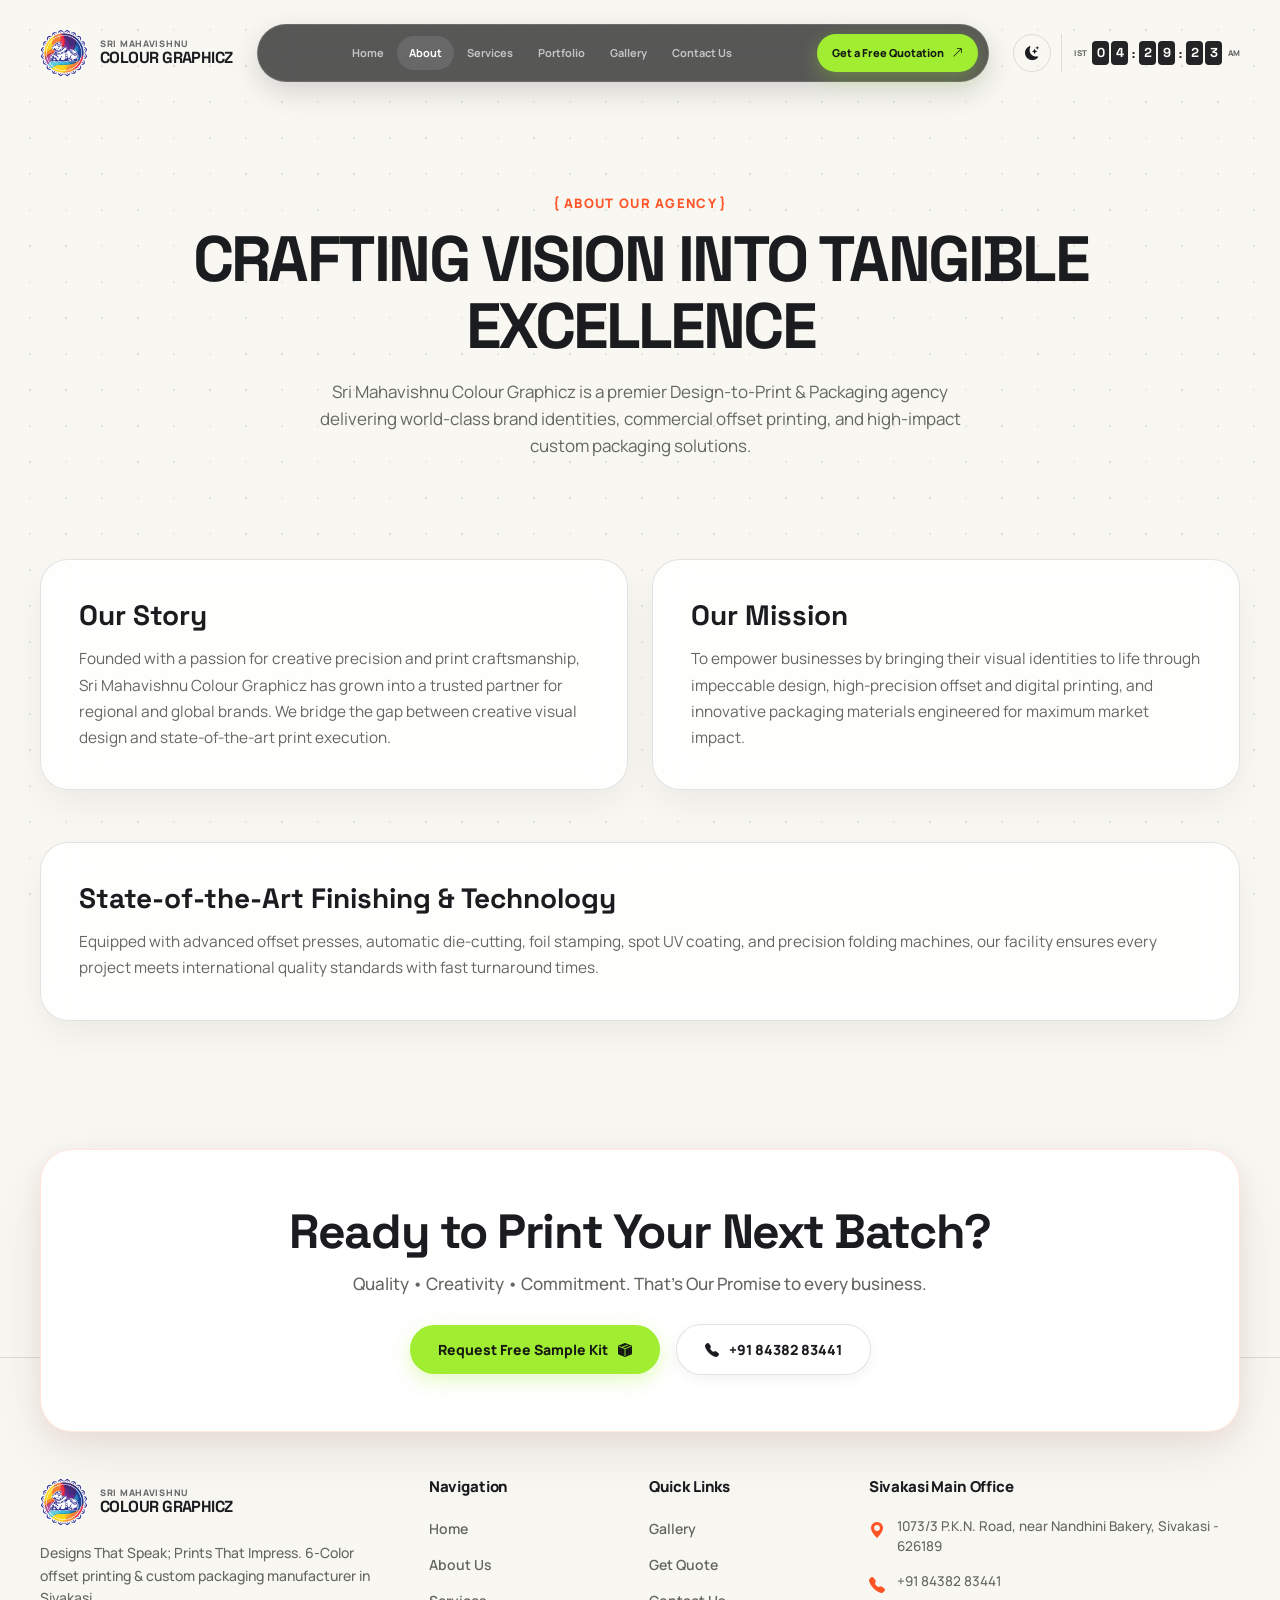
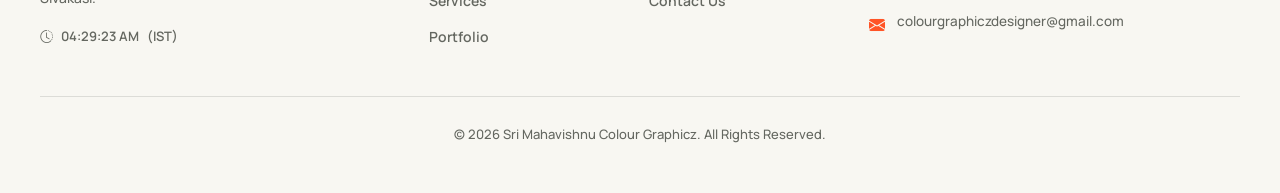
==== pages/about.html @ 98832a89 "first commit" ====
<!doctype html>
<html lang="en">

<head>
  <meta charset="utf-8">
  <meta name="viewport" content="width=device-width, initial-scale=1">
  <meta name="description" content="About Sri Mahavishnu Colour Graphicz - Leading Creative Design, Commercial Printing & Product Packaging Agency">
  <title>About Us | Sri Mahavishnu Colour Graphicz</title>

  <!-- Google Fonts -->
  <link rel="preconnect" href="https://fonts.googleapis.com">
  <link rel="preconnect" href="https://fonts.gstatic.com" crossorigin>
  <link href="https://fonts.googleapis.com/css2?family=Manrope:wght@400;500;600;700;800&family=Space+Grotesk:wght@500;600;700&display=swap" rel="stylesheet">

  <!-- Bootstrap 5 CSS & Icons -->
  <link href="https://cdn.jsdelivr.net/npm/bootstrap@5.3.3/dist/css/bootstrap.min.css" rel="stylesheet" integrity="sha384-QWTKZyjpPEjISv5WaRU9OFeRpok6YctnYmDr5pNlyT2bRjXh0JMhjY6hW+ALEwIH" crossorigin="anonymous">
  <link href="https://cdn.jsdelivr.net/npm/bootstrap-icons@1.11.3/font/bootstrap-icons.min.css" rel="stylesheet">
  <link rel="stylesheet" href="../css/pages.css">
  <link rel="stylesheet" href="../css/responsive.css">
</head>

<body>
  <!-- Global Interactive Dot-Grid Canvas Background (Covers entire Body / all sections) -->
  <canvas id="globalDotGridCanvas"></canvas>

  <header class="site-header" id="top">
    <div class="site-container header-row">
      <a class="brand" href="../index.html" aria-label="Sri Mahavishnu Colour Graphicz home">
        <span class="brand-mark">
          <img src="../assets/images/logo/colour-graphicz.png" alt="Sri Mahavishnu Colour Graphicz logo">
        </span>
        <span class="brand-copy">
          <span>Sri Mahavishnu</span>
          <strong>Colour Graphicz</strong>
        </span>
      </a>

      <div class="navbar-capsule navbar navbar-expand-lg" aria-label="Primary navigation">
        <div class="collapse navbar-collapse" id="siteNavigation">
          <ul class="navbar-nav nav-links mx-auto">
            <li class="nav-item"><a class="nav-link" href="../index.html">Home</a></li>
            <li class="nav-item"><a class="nav-link active" aria-current="page" href="about.html">About</a></li>
            <li class="nav-item"><a class="nav-link" href="services.html">Services</a></li>
            <li class="nav-item"><a class="nav-link" href="portfolio.html">Portfolio</a></li>
            <li class="nav-item"><a class="nav-link" href="gallery.html">Gallery</a></li>
            <li class="nav-item"><a class="nav-link" href="contact.html">Contact Us</a></li>
          </ul>
          <a class="quote-button" href="quotation.html">Get a Free Quotation <i class="bi bi-arrow-up-right"></i></a>
        </div>
      </div>

      <div class="utility-tray header-actions" aria-label="Controls">
        <button class="mobile-menu-btn nav-toggle" type="button" data-bs-toggle="collapse" data-bs-target="#siteNavigation" aria-controls="siteNavigation" aria-expanded="false" aria-label="Toggle navigation">
          <i class="bi bi-list"></i>
          <span class="menu-text">Menu</span>
        </button>

        <button class="theme-toggle" type="button" id="themeToggleBtn" aria-label="Toggle dark mode" title="Toggle dark mode">
          <i class="bi bi-moon-stars-fill"></i>
        </button>

        <div class="flip-clock" aria-label="Current India time">
          <span class="clock-zone">IST</span>
          <div class="clock-digits" id="indiaClock">
            <span class="clock-digit">0</span><span class="clock-digit">0</span><span class="clock-separator">:</span><span class="clock-digit">0</span><span class="clock-digit">0</span><span class="clock-separator">:</span><span class="clock-digit">0</span><span class="clock-digit">0</span>
          </div>
          <span class="clock-meridiem" id="clockMeridiem">AM</span>
        </div>
      </div>
    </div>
  </header>

  <main>
    <section class="page-banner">
      <div class="site-container">
        <div class="banner-kicker">{ About Our Agency }</div>
        <h1 class="banner-title">Crafting Vision into Tangible Excellence</h1>
        <p class="banner-subtitle">Sri Mahavishnu Colour Graphicz is a premier Design-to-Print & Packaging agency delivering world-class brand identities, commercial offset printing, and high-impact custom packaging solutions.</p>
      </div>
    </section>

    <section class="about-content-section">
      <div class="site-container">
        <div class="row g-4">
          <div class="col-lg-6">
            <div class="about-card">
              <h3>Our Story</h3>
              <p>Founded with a passion for creative precision and print craftsmanship, Sri Mahavishnu Colour Graphicz has grown into a trusted partner for regional and global brands. We bridge the gap between creative visual design and state-of-the-art print execution.</p>
            </div>
          </div>
          <div class="col-lg-6">
            <div class="about-card">
              <h3>Our Mission</h3>
              <p>To empower businesses by bringing their visual identities to life through impeccable design, high-precision offset and digital printing, and innovative packaging materials engineered for maximum market impact.</p>
            </div>
          </div>
          <div class="col-lg-12">
            <div class="about-card">
              <h3>State-of-the-Art Finishing & Technology</h3>
              <p>Equipped with advanced offset presses, automatic die-cutting, foil stamping, spot UV coating, and precision folding machines, our facility ensures every project meets international quality standards with fast turnaround times.</p>
            </div>
          </div>
        </div>
      </div>
  </main>

  <!-- Floating CTA Card Banner -->
  <section class="site-cta-section">
    <div class="site-container">
      <div class="site-cta-card">
        <h2 class="site-cta-title">Ready to Print Your Next Batch?</h2>
        <p class="site-cta-subtitle">Quality • Creativity • Commitment. That's Our Promise to every business.</p>
        <div class="site-cta-actions">
          <a class="btn-cta-primary" href="quotation.html">
            Request Free Sample Kit <i class="bi bi-box-seam-fill"></i>
          </a>
          <a class="btn-cta-phone" href="tel:+918438283441">
            <i class="bi bi-telephone-fill"></i> +91 84382 83441
          </a>
        </div>
      </div>
    </div>
  </section>

  <!-- Main Site Footer -->
  <footer class="site-footer">
    <div class="site-container">
      <div class="footer-grid">
        <!-- Col 1: Brand & Slogan -->
        <div class="footer-col footer-col-brand">
          <a class="brand footer-brand" href="../index.html">
            <span class="brand-mark">
              <img src="../assets/images/logo/colour-graphicz.png" alt="Sri Mahavishnu Colour Graphicz logo">
            </span>
            <span class="brand-copy">
              <span>Sri Mahavishnu</span>
              <strong>Colour Graphicz</strong>
            </span>
          </a>
          <p class="footer-desc">
            Designs That Speak; Prints That Impress. 6-Color offset printing & custom packaging manufacturer in Sivakasi.
          </p>
          <div class="footer-clock-box">
            <i class="bi bi-clock-history"></i>
            <span id="footerClockTime">07:42:51 PM</span> (IST)
          </div>
        </div>

        <!-- Col 2: Navigation -->
        <div class="footer-col">
          <h4 class="footer-heading">Navigation</h4>
          <ul class="footer-links">
            <li><a href="../index.html">Home</a></li>
            <li><a href="about.html">About Us</a></li>
            <li><a href="services.html">Services</a></li>
            <li><a href="portfolio.html">Portfolio</a></li>
          </ul>
        </div>

        <!-- Col 3: Quick Links -->
        <div class="footer-col">
          <h4 class="footer-heading">Quick Links</h4>
          <ul class="footer-links">
            <li><a href="gallery.html">Gallery</a></li>
            <li><a href="quotation.html">Get Quote</a></li>
            <li><a href="contact.html">Contact Us</a></li>
          </ul>
        </div>

        <!-- Col 4: Main Office Contact Info -->
        <div class="footer-col footer-col-contact">
          <h4 class="footer-heading">Sivakasi Main Office</h4>
          <ul class="footer-contact-list">
            <li>
              <i class="bi bi-geo-alt-fill"></i>
              <span>1073/3 P.K.N. Road, near Nandhini Bakery, Sivakasi - 626189</span>
            </li>
            <li>
              <i class="bi bi-telephone-fill"></i>
              <a href="tel:+918438283441">+91 84382 83441</a>
            </li>
            <li>
              <i class="bi bi-envelope-fill"></i>
              <a href="mailto:colourgraphiczdesigner@gmail.com">colourgraphiczdesigner@gmail.com</a>
            </li>
          </ul>
        </div>
      </div>

      <div class="footer-bottom-bar">
        <p>© 2026 Sri Mahavishnu Colour Graphicz. All Rights Reserved.</p>
      </div>
    </div>
  </footer>

  <script src="https://cdn.jsdelivr.net/npm/bootstrap@5.3.3/dist/js/bootstrap.bundle.min.js"></script>
  <script>
    "use strict";
    document.addEventListener("DOMContentLoaded", () => {
      // 1. Theme Toggle
      const themeToggleBtn = document.getElementById("themeToggleBtn");

      const applyTheme = (mode) => {
        const isDark = mode === "dark" || (mode === "auto" && window.matchMedia("(prefers-color-scheme: dark)").matches);
        document.body.classList.toggle("dark-mode", isDark);
        if (themeToggleBtn) {
          const icon = themeToggleBtn.querySelector("i");
          if (icon) icon.className = isDark ? "bi bi-sun-fill" : "bi bi-moon-stars-fill";
        }
      };

      let themeMode = localStorage.getItem("theme-mode") || "auto";
      applyTheme(themeMode);

      themeToggleBtn?.addEventListener("click", () => {
        themeMode = document.body.classList.contains("dark-mode") ? "light" : "dark";
        localStorage.setItem("theme-mode", themeMode);
        applyTheme(themeMode);
      });

      // 2. IST India Time Clock (Header + Footer)
      const clock = document.getElementById("indiaClock");
      const meridiem = document.getElementById("clockMeridiem");
      const footerClock = document.getElementById("footerClockTime");

      const renderIndiaClock = () => {
        const now = new Date();
        const parts = new Intl.DateTimeFormat("en-US", {
          timeZone: "Asia/Kolkata",
          hour: "2-digit",
          minute: "2-digit",
          second: "2-digit",
          hour12: true
        }).formatToParts(now);

        const values = Object.fromEntries(parts.map((p) => [p.type, p.value]));
        const time = `${values.hour}${values.minute}${values.second}`;
        const formattedFull = `${values.hour}:${values.minute}:${values.second} ${values.dayPeriod.toUpperCase()}`;

        if (footerClock) {
          footerClock.textContent = formattedFull;
        }

        if (clock && meridiem) {
          const previous = clock.dataset.value || "";
          clock.innerHTML = "";
          [...time].forEach((digit, index) => {
            const tile = document.createElement("span");
            tile.className = `clock-digit${previous[index] && previous[index] !== digit ? " is-changing" : ""}`;
            tile.textContent = digit;
            clock.append(tile);
            if (index === 1 || index === 3) {
              const sep = document.createElement("span");
              sep.className = "clock-separator";
              sep.textContent = ":";
              clock.append(sep);
            }
          });
          clock.dataset.value = time;
          meridiem.textContent = values.dayPeriod;
        }
      };
      renderIndiaClock();
      setInterval(renderIndiaClock, 1000);

      // 3. Global Interactive Dot Grid Canvas Background (Body / All Sections)
      (function initGlobalDotGridCanvas() {
        const canvas = document.getElementById("globalDotGridCanvas");
        if (!canvas) return;
        const ctx = canvas.getContext("2d");

        const DARK_PALETTE = ["#00aeef", "#ec008c", "#ffd400", "#A0ED32"];
        const LIGHT_PALETTE = ["#0089b8", "#c2007f", "#c99400", "#5f9d2d"];

        const GRID = 36;
        const CURSOR_RADIUS = 180;
        const RIPPLE_SPEED = 10;
        const RIPPLE_WIDTH = 30;

        let w, h, dots = [], ripples = [];
        let mouse = { x: -9999, y: -9999 };

        function resize() {
          w = canvas.width = window.innerWidth;
          h = canvas.height = window.innerHeight;
          buildDots();
        }

        function buildDots() {
          dots = [];
          const isDark = document.body.classList.contains("dark-mode");
          const palette = isDark ? DARK_PALETTE : LIGHT_PALETTE;

          for (let y = 30; y < h; y += GRID) {
            for (let x = 30; x < w; x += GRID) {
              dots.push({
                x, y,
                power: 0,
                colorIdx: Math.floor(Math.random() * palette.length)
              });
            }
          }
        }

        window.addEventListener("mousemove", (e) => {
          mouse.x = e.clientX;
          mouse.y = e.clientY;
        });

        window.addEventListener("mouseleave", () => {
          mouse.x = -9999;
          mouse.y = -9999;
        });

        window.addEventListener("click", (e) => {
          ripples.push({
            x: e.clientX,
            y: e.clientY,
            r: 0
          });
        });

        function renderLoop() {
          ctx.clearRect(0, 0, w, h);

          const isDark = document.body.classList.contains("dark-mode");
          const palette = isDark ? DARK_PALETTE : LIGHT_PALETTE;

          ripples.forEach((r) => r.r += RIPPLE_SPEED);
          ripples = ripples.filter((r) => r.r < Math.max(w, h) * 0.9);

          dots.forEach((dot) => {
            let glow = 0;

            const cd = Math.hypot(dot.x - mouse.x, dot.y - mouse.y);
            if (cd < CURSOR_RADIUS) {
              glow = Math.max(glow, 1 - cd / CURSOR_RADIUS);
            }

            ripples.forEach((r) => {
              const d = Math.hypot(dot.x - r.x, dot.y - r.y);
              const ring = Math.abs(d - r.r);
              if (ring < RIPPLE_WIDTH) {
                glow = Math.max(glow, 1 - ring / RIPPLE_WIDTH);
              }
            });

            dot.power += (glow - dot.power) * 0.15;

            const dotColor = palette[dot.colorIdx % palette.length];

            ctx.beginPath();
            ctx.fillStyle = dotColor;
            ctx.shadowColor = dotColor;
            ctx.shadowBlur = dot.power * 25;

            if (isDark) {
              ctx.globalAlpha = 0.12 + dot.power * 0.85;
            } else {
              ctx.globalAlpha = 0.15 + dot.power * 0.75;
            }

            ctx.arc(dot.x, dot.y, 1.2 + dot.power * 3.4, 0, Math.PI * 2);
            ctx.fill();
          });

          ctx.globalAlpha = 1;
          requestAnimationFrame(renderLoop);
        }

        window.addEventListener("resize", resize);
        resize();
        renderLoop();
      })();

      // 4. Header Scroll Effect
      const header = document.querySelector(".site-header");
      window.addEventListener("scroll", () => header?.classList.toggle("is-scrolled", window.scrollY > 10), { passive: true });
    });
  </script>
</body>
</html>
---- css/pages.css ----
:root {
  --ink: #1b1c1f;
  --paper: #f8f7f2;
  --line: rgba(27, 28, 31, 0.12);
  --accent: #A0ED32;
  --accent-hover: #8ed42b;
  --coral: #ff5426;
  --subtext: #646760;
  --sans: "Manrope", Arial, sans-serif;
  --display: "Space Grotesk", Arial, sans-serif;
}

* {
  box-sizing: border-box;
}

html {
  scroll-behavior: smooth;
}

body {
  margin: 0;
  min-height: 100vh;
  background: var(--paper);
  color: var(--ink);
  font-family: var(--sans);
  transition: background-color 250ms ease, color 250ms ease;
  overflow-x: hidden;
}

body.dark-mode {
  --ink: #f8f7f2;
  --paper: #111214;
  --line: rgba(248, 247, 242, 0.14);
  --accent: #A0ED32;
  --subtext: #a4a7a0;
  background: #111214;
}

/* ALL BUTTONS IN #A0ED32 ACCENT COLOR */
.btn-primary,
.quote-button,
.btn-cta-primary,
.btn-submit,
.btn-submit-quote {
  background: #A0ED32 !important;
  color: #161a12 !important;
  font-weight: 800 !important;
  border: none !important;
  box-shadow: 0 6px 20px rgba(160, 237, 50, 0.3) !important;
  transition: background 180ms ease, transform 180ms ease, box-shadow 180ms ease !important;
}

.btn-primary:hover,
.quote-button:hover,
.btn-cta-primary:hover,
.btn-submit:hover,
.btn-submit-quote:hover {
  background: #b8f547 !important;
  color: #111111 !important;
  transform: translateY(-2px) !important;
  box-shadow: 0 10px 24px rgba(160, 237, 50, 0.45) !important;
}

/* ── Site Container ───────────────────────────────────────── */
.site-container {
  width: min(100% - 48px, 1440px);
  margin: 0 auto;
  position: relative;
  z-index: 2;
}

/* ── Header & Capsule Navbar ──────────────────────────────── */
.site-header {
  position: sticky;
  top: 0;
  z-index: 1030;
  padding: 24px 0 12px;
  background: transparent;
  transition: padding 250ms ease, background 250ms ease, backdrop-filter 250ms ease;
}

.site-header.is-scrolled {
  padding: 12px 0 12px;
  background: rgba(248, 247, 242, 0.78);
  backdrop-filter: blur(20px) saturate(180%);
  -webkit-backdrop-filter: blur(20px) saturate(180%);
  border-bottom: 1px solid rgba(27, 28, 31, 0.08);
  box-shadow: 0 10px 30px rgba(0, 0, 0, 0.06);
}

body.dark-mode .site-header.is-scrolled {
  background: rgba(17, 18, 20, 0.82);
  border-bottom-color: rgba(248, 247, 242, 0.08);
  box-shadow: 0 10px 35px rgba(0, 0, 0, 0.35);
}

.header-row {
  display: flex;
  align-items: center;
  justify-content: space-between;
  gap: 24px;
}

.brand {
  display: inline-flex;
  align-items: center;
  gap: 12px;
  text-decoration: none;
  flex-shrink: 0;
}

.brand-mark {
  width: 48px;
  height: 48px;
  display: flex;
  align-items: center;
  justify-content: center;
}

.brand-mark img {
  width: 100%;
  height: 100%;
  object-fit: contain;
}

.brand-copy {
  display: flex;
  flex-direction: column;
  text-transform: uppercase;
  line-height: 1.05;
  letter-spacing: -0.035em;
}

.brand-copy span {
  font-size: 9px;
  font-weight: 800;
  letter-spacing: 0.08em;
  color: #67686a;
}

.brand-copy strong {
  margin-top: 2px;
  font-family: var(--display);
  font-size: 16px;
  font-weight: 800;
  color: var(--ink);
}

body.dark-mode .brand-copy span {
  color: #a4a7a0;
}

/* Navbar capsule */
.navbar-capsule {
  position: relative;
  flex: 0 1 auto;
  width: min(100%, 850px);
  min-height: 58px;
  padding: 0 10px 0 18px;
  border-radius: 30px;
  background: rgba(59, 59, 59, 0.85);
  color: #f9f9f7;
  backdrop-filter: blur(16px);
  -webkit-backdrop-filter: blur(16px);
  border: 1px solid rgba(255, 255, 255, 0.12);
  box-shadow: 0 10px 30px rgba(0, 0, 0, 0.15);
}

.nav-links {
  gap: 1px;
}

.nav-links .nav-link {
  padding: 9px 12px !important;
  border-radius: 999px;
  color: #c4c4c5;
  font-size: 11px;
  font-weight: 700;
  white-space: nowrap;
  transition: color 180ms ease, background-color 180ms ease;
}

.nav-links .nav-link:hover,
.nav-links .nav-link:focus-visible {
  background: rgba(160, 237, 50, 0.14);
  color: var(--accent);
}

.nav-links .nav-link.active {
  color: #fff;
  background: rgba(255, 255, 255, 0.1);
}

.quote-button {
  display: inline-flex;
  align-items: center;
  gap: 8px;
  min-height: 38px;
  margin-left: 8px;
  padding: 9px 15px;
  border-radius: 999px;
  background: var(--accent);
  color: #161a12;
  font-size: 11px;
  font-weight: 800;
  text-decoration: none;
  white-space: nowrap;
  transition: background 180ms ease, transform 180ms ease;
}

.quote-button:hover {
  background: #c0ff65;
  color: #111;
  transform: translateY(-1px);
}

/* Mobile hamburger / pill Menu button (hidden on desktop — shown via responsive.css) */
.mobile-menu-btn {
  display: none;
  align-items: center;
  justify-content: center;
  gap: 6px;
  height: 40px;
  padding: 0 16px;
  border-radius: 999px;
  background: #1b1c1f;
  color: #ffffff;
  border: 1px solid #1b1c1f;
  box-shadow: 0 4px 14px rgba(0, 0, 0, 0.18);
  font-family: var(--sans);
  font-size: 13px;
  font-weight: 800;
  white-space: nowrap;
  cursor: pointer;
  transition: all 200ms ease;
  z-index: 1050;
}

.mobile-menu-btn i {
  font-size: 18px;
  color: var(--accent);
  line-height: 1;
}

.mobile-menu-btn .menu-text {
  font-size: 13px;
  font-weight: 800;
  color: #ffffff;
}

body.dark-mode .mobile-menu-btn {
  background: #ffffff;
  color: #111214;
  border-color: #ffffff;
}

body.dark-mode .mobile-menu-btn i {
  color: #ff5426;
}

body.dark-mode .mobile-menu-btn .menu-text {
  color: #111214;
}

/* Legacy alias — keep for any older markup */
.nav-toggle {
  display: none;
}

/* Utility tray (theme toggle) */
#globalDotGridCanvas,
.dot-canvas {
  position: fixed;
  top: 0;
  left: 0;
  width: 100vw;
  height: 100vh;
  pointer-events: none;
  z-index: 0;
  opacity: 0.85;
}

/* ── Flip Clock (IST live clock in desktop navbar) ─────────── */
.flip-clock {
  display: inline-flex;
  align-items: center;
  gap: 4px;
  min-height: 38px;
  padding-left: 12px;
  border-left: 1px solid var(--line);
  color: currentColor;
  font-variant-numeric: tabular-nums;
}

.clock-zone {
  font-size: 8px;
  font-weight: 800;
  letter-spacing: .09em;
  opacity: .65;
}

.clock-digits {
  display: inline-flex;
  align-items: center;
  gap: 2px;
}

.clock-digit {
  position: relative;
  display: grid;
  width: 17px;
  height: 24px;
  place-items: center;
  overflow: hidden;
  border-radius: 4px;
  background: #242426;
  color: #fff;
  font-family: var(--display);
  font-size: 13px;
  font-weight: 700;
}

.clock-separator {
  padding: 0 1px;
  font-size: 14px;
  font-weight: 800;
}

.clock-meridiem {
  font-size: 8px;
  font-weight: 800;
  opacity: .65;
  margin-left: 2px;
}

/* Legacy time-badge (kept for backward compat) */
.time-badge {
  display: inline-flex;
  align-items: center;
  gap: 6px;
  padding: 6px 14px;
  border-radius: 999px;
  background: rgba(59, 59, 59, 0.85);
  border: 1px solid rgba(255, 255, 255, 0.15);
  font-family: var(--sans);
  font-size: 11px;
  font-weight: 700;
  color: #ffffff;
}

body.dark-mode .time-badge {
  background: rgba(37, 38, 41, 0.85);
  border-color: rgba(255, 255, 255, 0.12);
}

.time-badge-dot {
  width: 6px;
  height: 6px;
  border-radius: 50%;
  background: #a0ed32;
  box-shadow: 0 0 8px #a0ed32;
}

.clock-display {
  font-family: monospace;
  letter-spacing: 1px;
}

.utility-tray {
  display: inline-flex;
  align-items: center;
  gap: 10px;
  flex-shrink: 0;
}

.theme-toggle {
  display: inline-grid;
  width: 38px;
  height: 38px;
  place-items: center;
  padding: 0;
  border: 1px solid var(--line);
  border-radius: 50%;
  background: transparent;
  color: inherit;
  font-size: 14px;
  cursor: pointer;
  transition: background 180ms ease, border-color 180ms ease, transform 180ms ease;
}

.theme-toggle:hover {
  border-color: var(--accent);
  background: var(--accent);
  color: #090909;
  transform: rotate(15deg);
}

/* ── Page Banner ──────────────────────────────────────────── */
.page-banner {
  padding: clamp(60px, 8vw, 100px) 0 clamp(36px, 5vw, 60px);
  text-align: center;
}

.banner-kicker {
  font-size: 13px;
  font-weight: 800;
  letter-spacing: .1em;
  color: var(--coral);
  text-transform: uppercase;
  margin-bottom: 12px;
}

.banner-title {
  font-family: var(--display);
  font-size: clamp(32px, 5vw, 68px);
  font-weight: 800;
  letter-spacing: -.04em;
  line-height: 1.05;
  text-transform: uppercase;
  color: var(--ink);
  margin-bottom: 18px;
}

.banner-subtitle {
  max-width: 680px;
  margin: 0 auto;
  font-size: clamp(14px, 1.4vw, 17px);
  color: var(--subtext);
  line-height: 1.6;
}

/* ── About cards ──────────────────────────────────────────── */
.about-content-section {
  padding: 40px 0 clamp(60px, 8vw, 100px);
}

.about-card {
  border-radius: 28px;
  padding: clamp(24px, 3vw, 40px);
  background: rgba(255, 255, 255, 0.85);
  backdrop-filter: blur(16px);
  border: 1px solid var(--line);
  box-shadow: 0 16px 36px rgba(0, 0, 0, 0.05);
  margin-bottom: 28px;
}

body.dark-mode .about-card {
  background: rgba(26, 28, 33, 0.9);
  border-color: rgba(255, 255, 255, 0.14);
}

.about-card h3 {
  font-family: var(--display);
  font-size: clamp(20px, 2.2vw, 28px);
  font-weight: 800;
  margin-bottom: 14px;
}

.about-card p {
  font-size: clamp(14px, 1.2vw, 16px);
  color: var(--subtext);
  line-height: 1.7;
  margin: 0;
}

/* ── Portfolio grid ───────────────────────────────────────── */
.portfolio-grid {
  display: grid;
  grid-template-columns: repeat(auto-fit, minmax(300px, 1fr));
  gap: 24px;
  padding-bottom: clamp(60px, 8vw, 100px);
}

.portfolio-card {
  border-radius: 24px;
  overflow: hidden;
  background: #fff;
  border: 1px solid var(--line);
  box-shadow: 0 16px 36px rgba(0, 0, 0, 0.06);
  transition: transform 250ms ease, box-shadow 250ms ease;
}

.portfolio-card:hover {
  transform: translateY(-4px);
  box-shadow: 0 24px 50px rgba(0, 0, 0, 0.12);
}

.portfolio-card img {
  width: 100%;
  height: clamp(180px, 25vw, 260px);
  object-fit: cover;
}

.portfolio-info {
  padding: clamp(16px, 2vw, 24px);
}

.portfolio-info h3 {
  font-family: var(--display);
  font-size: clamp(16px, 1.6vw, 20px);
  font-weight: 800;
  margin-bottom: 6px;
}

.portfolio-info p {
  font-size: 13px;
  color: var(--subtext);
  margin: 0;
}

/* ── Services grid ────────────────────────────────────────── */
.service-grid {
  display: grid;
  grid-template-columns: repeat(auto-fit, minmax(280px, 1fr));
  gap: 22px;
  padding-bottom: clamp(60px, 8vw, 100px);
}

.service-card {
  border-radius: 24px;
  padding: clamp(22px, 2.5vw, 34px);
  background: rgba(255, 255, 255, 0.85);
  border: 1px solid var(--line);
  box-shadow: 0 16px 36px rgba(0, 0, 0, 0.05);
  transition: transform 250ms ease, box-shadow 250ms ease;
}

body.dark-mode .service-card {
  background: rgba(26, 28, 33, 0.9);
  border-color: rgba(255, 255, 255, 0.14);
}

.service-card:hover {
  transform: translateY(-4px);
  box-shadow: 0 22px 45px rgba(0, 0, 0, 0.10);
}

.service-card h3 {
  font-family: var(--display);
  font-size: clamp(18px, 1.8vw, 22px);
  font-weight: 800;
  margin-bottom: 10px;
}

.service-card p {
  font-size: clamp(13px, 1.1vw, 15px);
  color: var(--subtext);
  line-height: 1.6;
}

.service-num {
  font-family: var(--display);
  font-size: 13px;
  font-weight: 800;
  color: var(--coral);
  margin-bottom: 14px;
  display: block;
}

/* ── Quote form ───────────────────────────────────────────── */
.quote-form-card {
  border-radius: 32px;
  padding: clamp(24px, 4vw, 54px);
  background: #fff;
  border: 1px solid var(--line);
  box-shadow: 0 20px 48px rgba(0, 0, 0, 0.08);
  max-width: 920px;
  margin: 0 auto clamp(60px, 8vw, 100px);
}

body.dark-mode .quote-form-card {
  background: rgba(26, 28, 33, 0.95);
  border-color: rgba(255, 255, 255, 0.14);
}

.form-section-title {
  font-family: var(--display);
  font-size: clamp(16px, 1.6vw, 20px);
  font-weight: 800;
  color: var(--coral);
  margin-bottom: 18px;
  text-transform: uppercase;
}

.form-control,
.form-select {
  border-radius: 14px;
  padding: 12px 16px;
  border: 1px solid var(--line);
  font-size: 14px;
}

.btn-submit-quote {
  width: 100%;
  padding: clamp(14px, 2vw, 18px);
  border-radius: 999px;
  background: var(--accent);
  color: #111;
  font-family: var(--display);
  font-size: clamp(14px, 1.4vw, 16px);
  font-weight: 800;
  border: none;
  text-transform: uppercase;
  letter-spacing: .04em;
  cursor: pointer;
  transition: background 180ms ease, transform 180ms ease;
}

.btn-submit-quote:hover {
  background: #b8f547;
  transform: translateY(-2px);
}

/* ── Gallery grid ─────────────────────────────────────────── */
.gallery-grid {
  display: grid;
  grid-template-columns: repeat(auto-fit, minmax(260px, 1fr));
  gap: 20px;
  padding-bottom: clamp(60px, 8vw, 100px);
}

.gallery-item {
  border-radius: 20px;
  overflow: hidden;
  box-shadow: 0 12px 28px rgba(0, 0, 0, 0.10);
  transition: transform 250ms ease, box-shadow 250ms ease;
}

.gallery-item:hover {
  transform: translateY(-4px) scale(1.02);
  box-shadow: 0 22px 45px rgba(0, 0, 0, 0.18);
}

.gallery-item img {
  width: 100%;
  height: clamp(180px, 22vw, 240px);
  object-fit: cover;
  display: block;
}

/* ── Contact form & map ───────────────────────────────────── */
.contact-section {
  padding: clamp(40px, 6vw, 80px) 0 clamp(60px, 8vw, 100px);
}

.contact-grid {
  display: grid;
  grid-template-columns: 1fr 1fr;
  gap: clamp(28px, 4vw, 56px);
  align-items: start;
}

@media (max-width: 767.98px) {
  .contact-grid {
    grid-template-columns: 1fr;
  }
}

.contact-card {
  border-radius: 28px;
  padding: clamp(24px, 3vw, 40px);
  background: rgba(255, 255, 255, 0.85);
  backdrop-filter: blur(14px);
  border: 1px solid var(--line);
  box-shadow: 0 16px 36px rgba(0, 0, 0, 0.05);
}

body.dark-mode .contact-card {
  background: rgba(26, 28, 33, 0.9);
  border-color: rgba(255, 255, 255, 0.14);
}

.contact-card h3 {
  font-family: var(--display);
  font-size: clamp(20px, 2vw, 26px);
  font-weight: 800;
  margin-bottom: 16px;
}


/* ═══════════════════════════════════════════════════════════
   RESPONSIVE BREAKPOINTS (pages)
   ═════════════════════════════════════════════════════════== */

/* ── ≤ 991px: Logo + Hamburger only — remove dark capsule ─── */
@media (max-width: 991.98px) {

  /* Remove ALL capsule styling */
  .navbar-capsule {
    background: transparent !important;
    border: none !important;
    box-shadow: none !important;
    backdrop-filter: none !important;
    -webkit-backdrop-filter: none !important;
    width: auto !important;
    min-height: auto !important;
    padding: 0 !important;
    border-radius: 0 !important;
    flex: 0 0 auto;
  }

  /* Header row: clean transparent bar */
  .header-row {
    width: min(100% - 32px, 1440px) !important;
    flex-wrap: nowrap !important;
    justify-content: space-between;
    align-items: center;
  }

  .site-header {
    padding: 14px 0;
    background: transparent;
    transition: background 250ms ease, padding 250ms ease;
  }

  .site-header.is-scrolled {
    padding: 10px 0;
    background: rgba(248, 247, 242, 0.88);
    backdrop-filter: blur(20px) saturate(180%);
    -webkit-backdrop-filter: blur(20px) saturate(180%);
    border-bottom: 1px solid rgba(27, 28, 31, 0.08);
    box-shadow: 0 6px 20px rgba(0, 0, 0, 0.07);
  }

  body.dark-mode .site-header.is-scrolled {
    background: rgba(17, 18, 20, 0.88);
    border-bottom-color: rgba(248, 247, 242, 0.08);
  }

  /* Hamburger button */
  .nav-toggle {
    display: flex !important;
    flex-direction: column;
    justify-content: center;
    align-items: center;
    width: 44px;
    height: 44px;
    padding: 10px;
    border: 1.5px solid var(--ink);
    border-radius: 10px;
    background: transparent;
    cursor: pointer;
    flex-shrink: 0;
    order: 99;
    transition: border-color 180ms ease, background 180ms ease;
  }

  .nav-toggle:hover {
    border-color: var(--accent);
    background: rgba(160, 237, 50, 0.12);
  }

  .nav-toggle span {
    display: block;
    width: 20px;
    height: 2px;
    margin: 3px 0;
    background: var(--ink);
    border-radius: 1px;
    transition: transform 200ms ease, opacity 200ms ease;
  }

  .nav-toggle[aria-expanded="true"] span:nth-child(1) {
    transform: translateY(8px) rotate(45deg);
  }

  .nav-toggle[aria-expanded="true"] span:nth-child(2) {
    opacity: 0;
    transform: scaleX(0);
  }

  .nav-toggle[aria-expanded="true"] span:nth-child(3) {
    transform: translateY(-8px) rotate(-45deg);
  }

  body.dark-mode .nav-toggle {
    border-color: rgba(248, 247, 242, 0.5);
  }

  body.dark-mode .nav-toggle span {
    background: #f8f7f2;
  }

  /* Dropdown panel */
  .navbar-collapse {
    position: fixed;
    top: 64px;
    right: 16px;
    left: 16px;
    z-index: 1040;
    padding: 20px 24px 24px;
    border-radius: 20px;
    background: rgba(30, 31, 34, 0.96);
    backdrop-filter: blur(24px) saturate(180%);
    -webkit-backdrop-filter: blur(24px) saturate(180%);
    border: 1px solid rgba(255, 255, 255, 0.12);
    box-shadow: 0 20px 48px rgba(0, 0, 0, 0.35);
  }

  body.dark-mode .navbar-collapse {
    background: rgba(22, 23, 26, 0.97);
    border-color: rgba(255, 255, 255, 0.1);
  }

  .nav-links {
    gap: 0 !important;
    margin: 0 0 16px !important;
    flex-direction: column;
  }

  .nav-links .nav-link {
    display: block !important;
    padding: 12px 6px !important;
    font-size: 15px !important;
    font-weight: 700;
    color: #c4c4c5 !important;
    border-bottom: 1px solid rgba(255, 255, 255, 0.07);
    border-radius: 0 !important;
    transition: color 180ms ease, padding-left 180ms ease;
  }

  .nav-links .nav-link:last-child {
    border-bottom: none;
  }

  .nav-links .nav-link:hover {
    color: var(--accent) !important;
    padding-left: 14px !important;
    background: transparent !important;
  }

  .nav-links .nav-link.active {
    color: #fff !important;
  }

  .quote-button {
    display: flex !important;
    width: 100%;
    min-height: 46px;
    margin: 0 !important;
    justify-content: center;
    border-radius: 999px;
    background: var(--accent);
    color: #161a12;
    font-size: 13px;
    font-weight: 800;
  }

  /* Hide clock */
  .flip-clock {
    display: none !important;
  }
}

/* ── Tablet (576–991px) ───────────────────────────────────── */
@media (min-width: 576px) and (max-width: 991.98px) {
  .site-container {
    width: min(100% - 40px, 100%);
  }

  .portfolio-grid {
    grid-template-columns: repeat(2, 1fr);
  }

  .service-grid {
    grid-template-columns: repeat(2, 1fr);
  }

  .gallery-grid {
    grid-template-columns: repeat(2, 1fr);
  }

  .about-card h3 {
    font-size: 22px;
  }

  .banner-title {
    font-size: clamp(28px, 5vw, 50px);
  }
}

/* ── Mobile (≤ 575px) ─────────────────────────────────────── */
@media (max-width: 575.98px) {
  .site-container {
    width: min(100% - 28px, 100%);
  }

  .site-header {
    padding: 12px 0;
  }

  .brand-mark {
    width: 30px;
    height: 30px;
  }

  .brand-copy strong {
    font-size: 12px;
  }

  .brand-copy span {
    font-size: 7px;
  }

  .nav-toggle {
    width: 40px;
    height: 40px;
    padding: 9px;
    border-radius: 9px;
  }

  .navbar-collapse {
    top: 58px;
    right: 12px;
    left: 12px;
    padding: 16px 18px 20px;
  }

  .utility-tray {
    gap: 7px;
  }

  .theme-toggle {
    width: 32px;
    height: 32px;
    font-size: 12px;
  }

  .page-banner {
    padding: 48px 0 24px;
  }

  .banner-title {
    font-size: clamp(24px, 8vw, 40px);
  }

  .banner-subtitle {
    font-size: 13px;
  }

  .portfolio-grid {
    grid-template-columns: 1fr;
  }

  .portfolio-card img {
    height: clamp(160px, 45vw, 220px);
  }

  .service-grid {
    grid-template-columns: 1fr;
  }

  .gallery-grid {
    grid-template-columns: repeat(2, 1fr);
    gap: 12px;
  }

  .gallery-item img {
    height: clamp(130px, 35vw, 180px);
  }

  .about-card {
    padding: 20px 18px;
    border-radius: 20px;
  }

  .about-card h3 {
    font-size: 18px;
  }

  .about-card p {
    font-size: 13px;
  }

  .quote-form-card {
    border-radius: 22px;
    padding: 20px 16px;
  }

  .form-control,
  .form-select {
    padding: 10px 13px;
    font-size: 13px;
  }

  .btn-submit-quote {
    font-size: 14px;
    padding: 14px;
  }
}

/* ── Laptop (992–1439px) ──────────────────────────────────── */
@media (min-width: 992px) and (max-width: 1439.98px) {
  .site-container {
    width: min(100% - 56px, 1200px);
  }

  .portfolio-grid {
    grid-template-columns: repeat(2, 1fr);
  }

  .service-grid {
    grid-template-columns: repeat(3, 1fr);
  }
}

/* ── Desktop (≥ 1440px) ───────────────────────────────────── */
@media (min-width: 1440px) {
  .site-container {
    width: min(100% - 64px, 1440px);
  }

  .portfolio-grid {
    grid-template-columns: repeat(4, 1fr);
  }

  .service-grid {
    grid-template-columns: repeat(3, 1fr);
  }
}

/* ========================================================
   FLOATING CTA CARD BANNER & SITE FOOTER FOR SUB-PAGES
   ======================================================== */
.site-cta-section {
  position: relative;
  z-index: 10;
  padding: 0;
}

.site-cta-card {
  position: relative;
  background: #ffffff;
  border-radius: 32px;
  padding: clamp(32px, 5vw, 56px) clamp(24px, 4vw, 48px);
  text-align: center;
  border: 1.5px solid rgba(255, 84, 38, 0.15);
  box-shadow: 0 20px 60px rgba(0, 0, 0, 0.08), 0 8px 24px rgba(255, 84, 38, 0.08);
  margin-bottom: -75px;
  transition: transform 300ms ease, box-shadow 300ms ease;
}

body.dark-mode .site-cta-card {
  background: rgba(26, 28, 33, 0.96);
  border-color: rgba(255, 255, 255, 0.12);
  box-shadow: 0 24px 64px rgba(0, 0, 0, 0.5);
}

.site-cta-title {
  font-family: var(--display);
  font-size: clamp(26px, 4vw, 48px);
  font-weight: 800;
  letter-spacing: -.03em;
  line-height: 1.1;
  color: var(--ink);
  margin: 0 0 12px 0;
}

.site-cta-subtitle {
  font-size: clamp(14px, 1.4vw, 17px);
  font-weight: 500;
  color: var(--subtext);
  margin: 0 0 28px 0;
}

body.dark-mode .site-cta-subtitle {
  color: rgba(248, 247, 242, 0.8);
}

.site-cta-actions {
  display: flex;
  align-items: center;
  justify-content: center;
  gap: 16px;
  flex-wrap: wrap;
}

.btn-cta-primary {
  display: inline-flex;
  align-items: center;
  gap: 10px;
  padding: 14px 28px;
  border-radius: 999px;
  background: linear-gradient(135deg, #ff5426 0%, #a855f7 100%);
  color: #ffffff;
  font-family: var(--sans);
  font-size: 14px;
  font-weight: 800;
  text-decoration: none;
  box-shadow: 0 8px 24px rgba(255, 84, 38, 0.35);
  transition: transform 200ms ease, box-shadow 200ms ease;
}

.btn-cta-primary:hover {
  transform: translateY(-2px);
  box-shadow: 0 12px 30px rgba(255, 84, 38, 0.45);
  color: #ffffff;
}

.btn-cta-phone {
  display: inline-flex;
  align-items: center;
  gap: 10px;
  padding: 14px 28px;
  border-radius: 999px;
  background: #ffffff;
  color: var(--ink);
  font-family: var(--sans);
  font-size: 14px;
  font-weight: 800;
  text-decoration: none;
  border: 1.5px solid var(--line);
  box-shadow: 0 4px 14px rgba(0, 0, 0, 0.05);
  transition: transform 200ms ease, border-color 200ms ease;
}

body.dark-mode .btn-cta-phone {
  background: rgba(255, 255, 255, 0.08);
  color: #ffffff;
  border-color: rgba(255, 255, 255, 0.2);
}

.btn-cta-phone:hover {
  transform: translateY(-2px);
  border-color: var(--coral);
  color: var(--coral);
}

/* ── SITE FOOTER ────────────────────────────────────────── */
.site-footer {
  position: relative;
  background: none;
  border-top: 1px solid var(--line);
  padding-top: 120px;
  padding-bottom: 32px;
}

body.dark-mode .site-footer {
  background: none;
  border-top-color: rgba(255, 255, 255, 0.08);
}

.footer-grid {
  display: grid;
  grid-template-columns: 2fr 1fr 1fr 2.2fr;
  gap: clamp(28px, 4vw, 56px);
  margin-bottom: 48px;
}

.footer-col {
  display: flex;
  flex-direction: column;
}

.footer-brand {
  margin-bottom: 16px;
}

.footer-desc {
  font-size: 14px;
  font-weight: 500;
  line-height: 1.6;
  color: var(--subtext);
  margin: 0 0 18px 0;
  max-width: 340px;
}

body.dark-mode .footer-desc {
  color: rgba(248, 247, 242, 0.75);
}

.footer-clock-box {
  display: inline-flex;
  align-items: center;
  gap: 8px;
  font-size: 13px;
  font-weight: 600;
  color: var(--subtext);
}

body.dark-mode .footer-clock-box {
  color: rgba(248, 247, 242, 0.7);
}

.footer-heading {
  font-family: var(--sans);
  font-size: 15px;
  font-weight: 800;
  color: var(--ink);
  margin: 0 0 20px 0;
  letter-spacing: -.01em;
}

body.dark-mode .footer-heading {
  color: #ffffff;
}

.footer-links {
  list-style: none;
  padding: 0;
  margin: 0;
  display: flex;
  flex-direction: column;
  gap: 12px;
}

.footer-links a {
  font-size: 14px;
  font-weight: 600;
  color: var(--subtext);
  text-decoration: none;
  transition: color 180ms ease, padding-left 180ms ease;
}

body.dark-mode .footer-links a {
  color: rgba(248, 247, 242, 0.75);
}

.footer-links a:hover {
  color: var(--coral);
  padding-left: 4px;
}

.footer-contact-list {
  list-style: none;
  padding: 0;
  margin: 0;
  display: flex;
  flex-direction: column;
  gap: 14px;
}

.footer-contact-list li {
  display: flex;
  align-items: flex-start;
  gap: 12px;
  font-size: 13.5px;
  font-weight: 500;
  line-height: 1.5;
  color: var(--subtext);
}

body.dark-mode .footer-contact-list li {
  color: rgba(248, 247, 242, 0.75);
}

.footer-contact-list i {
  font-size: 16px;
  color: var(--coral);
  flex-shrink: 0;
  margin-top: 2px;
}

.footer-contact-list a {
  color: inherit;
  text-decoration: none;
  transition: color 180ms ease;
}

.footer-contact-list a:hover {
  color: var(--coral);
}

.footer-bottom-bar {
  padding-top: 28px;
  border-top: 1px solid var(--line);
  text-align: center;
  font-size: 13px;
  font-weight: 500;
  color: var(--subtext);
}

body.dark-mode .footer-bottom-bar {
  border-top-color: rgba(255, 255, 255, 0.08);
  color: rgba(248, 247, 242, 0.6);
}
---- css/responsive.css ----
/* =============================================================
   RESPONSIVE BREAKPOINTS
   Mobile   : max-width 575px
   Tablet   : 576px – 991px
   Laptop   : 992px – 1439px
   Desktop  : 1440px+
   ============================================================= */

/* ─────────────────────────────────────────────────────────────
   SHARED: ≤ 991px (Mobile & Tablet)
   ───────────────────────────────────────────────────────────── */
@media (max-width: 991.98px) {

  /* 1. HEADER: Remove black capsule bar completely */
  .navbar-capsule {
    background: transparent !important;
    border: none !important;
    box-shadow: none !important;
    backdrop-filter: none !important;
    -webkit-backdrop-filter: none !important;
    width: auto !important;
    min-height: auto !important;
    padding: 0 !important;
    border-radius: 0 !important;
    flex: 0 0 auto !important;
  }

  .header-row {
    width: min(100% - 24px, 1440px) !important;
    justify-content: space-between !important;
    align-items: center !important;
    flex-wrap: nowrap !important;
  }

  .site-header {
    padding: 12px 0;
    background: transparent;
    transition: background 250ms ease, padding 250ms ease;
  }

  .site-header.is-scrolled {
    padding: 10px 0;
    background: rgba(248, 247, 242, 0.92);
    backdrop-filter: blur(20px) saturate(180%);
    -webkit-backdrop-filter: blur(20px) saturate(180%);
    border-bottom: 1px solid rgba(27, 28, 31, 0.08);
    box-shadow: 0 6px 20px rgba(0, 0, 0, 0.06);
  }

  body.dark-mode .site-header.is-scrolled {
    background: rgba(17, 18, 20, 0.92);
    border-bottom-color: rgba(248, 247, 242, 0.08);
  }

  /* Header actions on the right side */
  .header-actions {
    display: flex !important;
    align-items: center !important;
    gap: 10px !important;
    margin-left: auto !important;
  }

  /* ORDER: Menu button FIRST, theme toggle SECOND, clock hidden */
  .mobile-menu-btn { order: 1 !important; }
  .theme-toggle    { order: 2 !important; }
  .flip-clock      { order: 3 !important; }

  /* 2. MENU BUTTON: High-contrast pill button with "Menu" text + icon */
  .mobile-menu-btn {
    display: inline-flex !important;
    flex-direction: row !important;
    align-items: center !important;
    justify-content: center !important;
    gap: 6px !important;
    width: auto !important;
    height: 40px !important;
    padding: 0 16px !important;
    border-radius: 999px !important;
    font-family: var(--sans) !important;
    cursor: pointer !important;
    white-space: nowrap !important;
    transition: all 200ms ease !important;
    z-index: 1050 !important;
    /* LIGHT MODE STYLING: Solid Dark pill for 100% visibility */
    background: #1b1c1f !important;
    color: #ffffff !important;
    border: 1px solid #1b1c1f !important;
    box-shadow: 0 4px 14px rgba(0, 0, 0, 0.18) !important;
  }

  .mobile-menu-btn i {
    font-size: 18px !important;
    color: var(--accent) !important;
    line-height: 1 !important;
  }

  .mobile-menu-btn .menu-text {
    display: inline-block !important;
    width: auto !important;
    height: auto !important;
    margin: 0 !important;
    background: transparent !important;
    border-radius: 0 !important;
    font-size: 13px !important;
    font-weight: 800 !important;
    line-height: 1 !important;
    letter-spacing: 0.03em !important;
    color: #ffffff !important;
  }

  /* DARK MODE STYLING: Solid Light pill for 100% visibility */
  body.dark-mode .mobile-menu-btn {
    background: #ffffff !important;
    color: #111214 !important;
    border: 1px solid #ffffff !important;
    box-shadow: 0 4px 16px rgba(255, 255, 255, 0.22) !important;
  }

  body.dark-mode .mobile-menu-btn i {
    color: #ff5426 !important;
  }

  body.dark-mode .mobile-menu-btn .menu-text {
    color: #111214 !important;
  }

  .mobile-menu-btn:hover {
    transform: translateY(-1px) !important;
    opacity: 0.92 !important;
  }

  /* Theme Switch next to Menu Button */
  .theme-toggle {
    display: inline-grid !important;
    width: 38px !important;
    height: 38px !important;
    place-items: center !important;
    padding: 0 !important;
    border-radius: 50% !important;
    border: 1px solid var(--line) !important;
    background: rgba(255, 255, 255, 0.85) !important;
    color: var(--ink) !important;
    font-size: 14px !important;
    cursor: pointer !important;
    flex-shrink: 0 !important;
    transition: all 200ms ease !important;
  }

  body.dark-mode .theme-toggle {
    background: rgba(30, 32, 38, 0.9) !important;
    border-color: rgba(255, 255, 255, 0.16) !important;
    color: #f8f7f2 !important;
  }

  /* Hide Clock on Mobile & Tablet */
  .flip-clock {
    display: none !important;
  }

  /* Collapsible Navigation Menu Drawer */
  .navbar-collapse {
    position: fixed !important;
    top: 60px !important;
    right: 14px !important;
    left: 14px !important;
    z-index: 1040 !important;
    padding: 20px 24px 24px !important;
    border-radius: 24px !important;
    background: rgba(24, 25, 28, 0.97) !important;
    backdrop-filter: blur(24px) saturate(180%) !important;
    -webkit-backdrop-filter: blur(24px) saturate(180%) !important;
    border: 1px solid rgba(255, 255, 255, 0.14) !important;
    box-shadow: 0 20px 50px rgba(0, 0, 0, 0.4) !important;
  }

  .nav-links {
    gap: 0 !important;
    margin: 0 0 16px !important;
    flex-direction: column !important;
  }

  .nav-links .nav-link {
    display: block !important;
    padding: 12px 6px !important;
    font-size: 15px !important;
    font-weight: 700 !important;
    color: #c4c4c5 !important;
    border-bottom: 1px solid rgba(255, 255, 255, 0.08) !important;
    border-radius: 0 !important;
    transition: color 180ms ease, padding-left 180ms ease !important;
  }

  .nav-links .nav-link:last-child {
    border-bottom: none !important;
  }

  .nav-links .nav-link:hover,
  .nav-links .nav-link:focus-visible {
    color: var(--accent) !important;
    background: transparent !important;
    padding-left: 12px !important;
  }

  .nav-links .nav-link.active {
    color: #ffffff !important;
  }

  .quote-button {
    display: flex !important;
    width: 100% !important;
    min-height: 46px !important;
    margin: 0 !important;
    justify-content: center !important;
    align-items: center !important;
    border-radius: 999px !important;
    background: var(--accent) !important;
    color: #161a12 !important;
    font-size: 13px !important;
    font-weight: 800 !important;
  }


  /* 3. HERO CARDS: Restored 3D Interactive Card Deck (Scaled for Mobile & Tablet) */
  .hero-deck {
    padding-top: clamp(36px, 5vw, 64px);
    padding-bottom: clamp(24px, 4vw, 44px);
  }

  .deck-viewport {
    min-height: 240px !important;
    margin-top: 24px !important;
    overflow: visible !important;
    width: 100% !important;
    position: relative !important;
  }

  .deck-stage {
    display: block !important;
    height: 230px !important;
    width: 100% !important;
    position: relative !important;
    margin: 0 auto !important;
  }

  .deck-card {
    top: 15px !important;
    width: 130px !important;
    height: 180px !important;
    border-radius: 16px !important;
    box-shadow: 0 14px 30px rgba(0, 0, 0, 0.18) !important;
  }

  .deck-dots {
    display: flex !important;
    justify-content: center !important;
    margin-top: 16px !important;
  }


  /* 4. STATS SECTION: Centered Grid & Text */
  .who-grid {
    grid-template-columns: 1fr !important;
    gap: 20px !important;
  }

  .who-stats-row {
    grid-template-columns: repeat(2, 1fr) !important;
    gap: 24px 16px !important;
    margin-top: clamp(32px, 5vw, 54px) !important;
    padding-top: 24px !important;
    text-align: center !important;
  }

  .who-stat-item {
    display: flex !important;
    flex-direction: column !important;
    align-items: center !important;
    justify-content: center !important;
    text-align: center !important;
    margin: 0 auto !important;
  }

  .who-stat-val {
    font-size: clamp(32px, 7vw, 52px) !important;
    text-align: center !important;
  }

  .who-stat-lbl {
    font-size: 13px !important;
    text-align: center !important;
    margin-top: 6px !important;
  }


  /* 5. SERVICES SECTION: Restored Original Sleek Row Layout (No Overlap) */
  .services-main-title {
    font-size: clamp(24px, 5vw, 42px) !important;
    line-height: 1.1 !important;
    margin-bottom: clamp(24px, 4vw, 40px) !important;
  }

  .service-row {
    padding: clamp(18px, 3vw, 28px) 0 !important;
    gap: 16px !important;
    display: flex !important;
    align-items: center !important;
    justify-content: space-between !important;
  }

  .service-left {
    display: flex !important;
    align-items: baseline !important;
    gap: clamp(10px, 2vw, 24px) !important;
    flex: 1 1 auto !important;
    min-width: 0 !important;
    flex-wrap: wrap !important;
  }

  .service-num {
    font-size: clamp(14px, 2.5vw, 18px) !important;
    flex-shrink: 0 !important;
  }

  .service-name {
    font-size: clamp(18px, 4vw, 32px) !important;
    line-height: 1.1 !important;
    flex: 1 1 auto !important;
    min-width: 0 !important;
    word-break: break-word !important;
  }

  .service-sub {
    font-size: clamp(12px, 2vw, 14px) !important;
    margin-left: 0 !important;
    flex-shrink: 0 !important;
  }

  .service-btn-plus {
    width: 42px !important;
    height: 42px !important;
    font-size: 18px !important;
    flex-shrink: 0 !important;
    margin-left: auto !important;
  }

  .service-mouse-preview {
    display: none !important;
  }

  /* Process section (How We Work): Tablet & Mobile sticky scroll & alignment fixes */
  .horizontal-process-section {
    position: relative !important;
    height: 300vh !important;
    background: transparent !important;
  }

  .process-sticky-wrapper {
    position: sticky !important;
    top: 0 !important;
    height: 88vh !important;
    width: 100% !important;
    overflow: hidden !important;
    display: flex !important;
    flex-direction: column !important;
    justify-content: center !important;
    padding: 20px 0 !important;
  }

  .process-track-viewport {
    position: relative !important;
    width: 100% !important;
    overflow: hidden !important;
    padding: 110px 0 !important;
  }

  .process-connecting-line {
    position: absolute !important;
    top: 73px !important;
    left: 0 !important;
    right: 0 !important;
    height: 6px !important;
    background: rgba(27, 28, 31, 0.12) !important;
    z-index: 5 !important;
    border-radius: 999px !important;
  }

  body.dark-mode .process-connecting-line {
    background: rgba(255, 255, 255, 0.18) !important;
  }

  /* Responsive Footer Grid & CTA Banner (≤ 991px) */
  .brand-mark { width: 40px !important; height: 40px !important; }
  .brand-copy strong { font-size: 14px !important; }

  .site-cta-card {
    margin-bottom: -60px !important;
    padding: 36px 24px !important;
  }

  .site-footer {
    padding-top: 100px !important;
  }

  .footer-grid {
    grid-template-columns: repeat(2, 1fr) !important;
    gap: 36px !important;
  }
}

/* ─────────────────────────────────────────────────────────────
   MOBILE SPECIFIC ADJUSTMENTS (≤ 575px)
   ───────────────────────────────────────────────────────────── */
@media (max-width: 575.98px) {

  .site-container { width: min(100% - 24px, 100%) !important; }

  .brand-mark { width: 36px !important; height: 36px !important; }
  .brand-copy strong { font-size: 13px !important; }
  .brand-copy span { font-size: 7.5px !important; }

  .hero-deck-intro h1 {
    font-size: clamp(28px, 8vw, 44px) !important;
    letter-spacing: -0.04em !important;
  }
  .hero-subtitle { font-size: 13px !important; }

  .hero-actions {
    flex-direction: column !important;
    align-items: stretch !important;
    gap: 10px !important;
  }

  .btn-hero-primary, .btn-hero-secondary {
    justify-content: center !important;
    font-size: 13px !important;
    padding: 12px 20px !important;
  }

  .clients-title { font-size: clamp(20px, 5.5vw, 32px) !important; }
  .scroll-stack-title { font-size: clamp(20px, 5.5vw, 34px) !important; }
  .process-title { font-size: clamp(18px, 5vw, 30px) !important; }

  /* Mobile CTA Banner & Footer */
  .site-cta-card {
    margin-bottom: -48px !important;
    padding: 28px 18px !important;
    border-radius: 24px !important;
  }

  .site-cta-title { font-size: clamp(20px, 6vw, 28px) !important; }
  .site-cta-subtitle { font-size: 13px !important; margin-bottom: 20px !important; }

  .site-cta-actions {
    flex-direction: column !important;
    align-items: stretch !important;
    gap: 10px !important;
  }

  .btn-cta-primary, .btn-cta-phone {
    justify-content: center !important;
    width: 100% !important;
    padding: 12px 18px !important;
    font-size: 13px !important;
  }

  .site-footer {
    padding-top: 80px !important;
  }

  .footer-grid {
    grid-template-columns: 1fr !important;
    gap: 28px !important;
    text-align: center !important;
  }

  .footer-col-brand, .footer-col-contact {
    align-items: center !important;
    text-align: center !important;
  }

  .footer-desc {
    max-width: 100% !important;
  }

  .footer-contact-list li {
    justify-content: center !important;
  }
}

/* ─────────────────────────────────────────────────────────────
   LAPTOP (992px – 1439px)
   ───────────────────────────────────────────────────────────── */
@media (min-width: 992px) and (max-width: 1439.98px) {
  .site-container { width: min(100% - 48px, 1200px); }
  .mobile-menu-btn { display: none !important; }
  .hero-deck-intro h1 { font-size: clamp(44px, 5vw, 72px); }
  .who-grid { grid-template-columns: 1.2fr 0.8fr; }
}

/* ─────────────────────────────────────────────────────────────
   DESKTOP (≥ 1440px)
   ───────────────────────────────────────────────────────────── */
@media (min-width: 1440px) {
  .site-container { width: min(100% - 64px, 1440px); }
  .mobile-menu-btn { display: none !important; }
  .navbar { width: min(100%, 880px); }
  .hero-deck-intro h1 { font-size: clamp(58px, 5.5vw, 84px); }
}
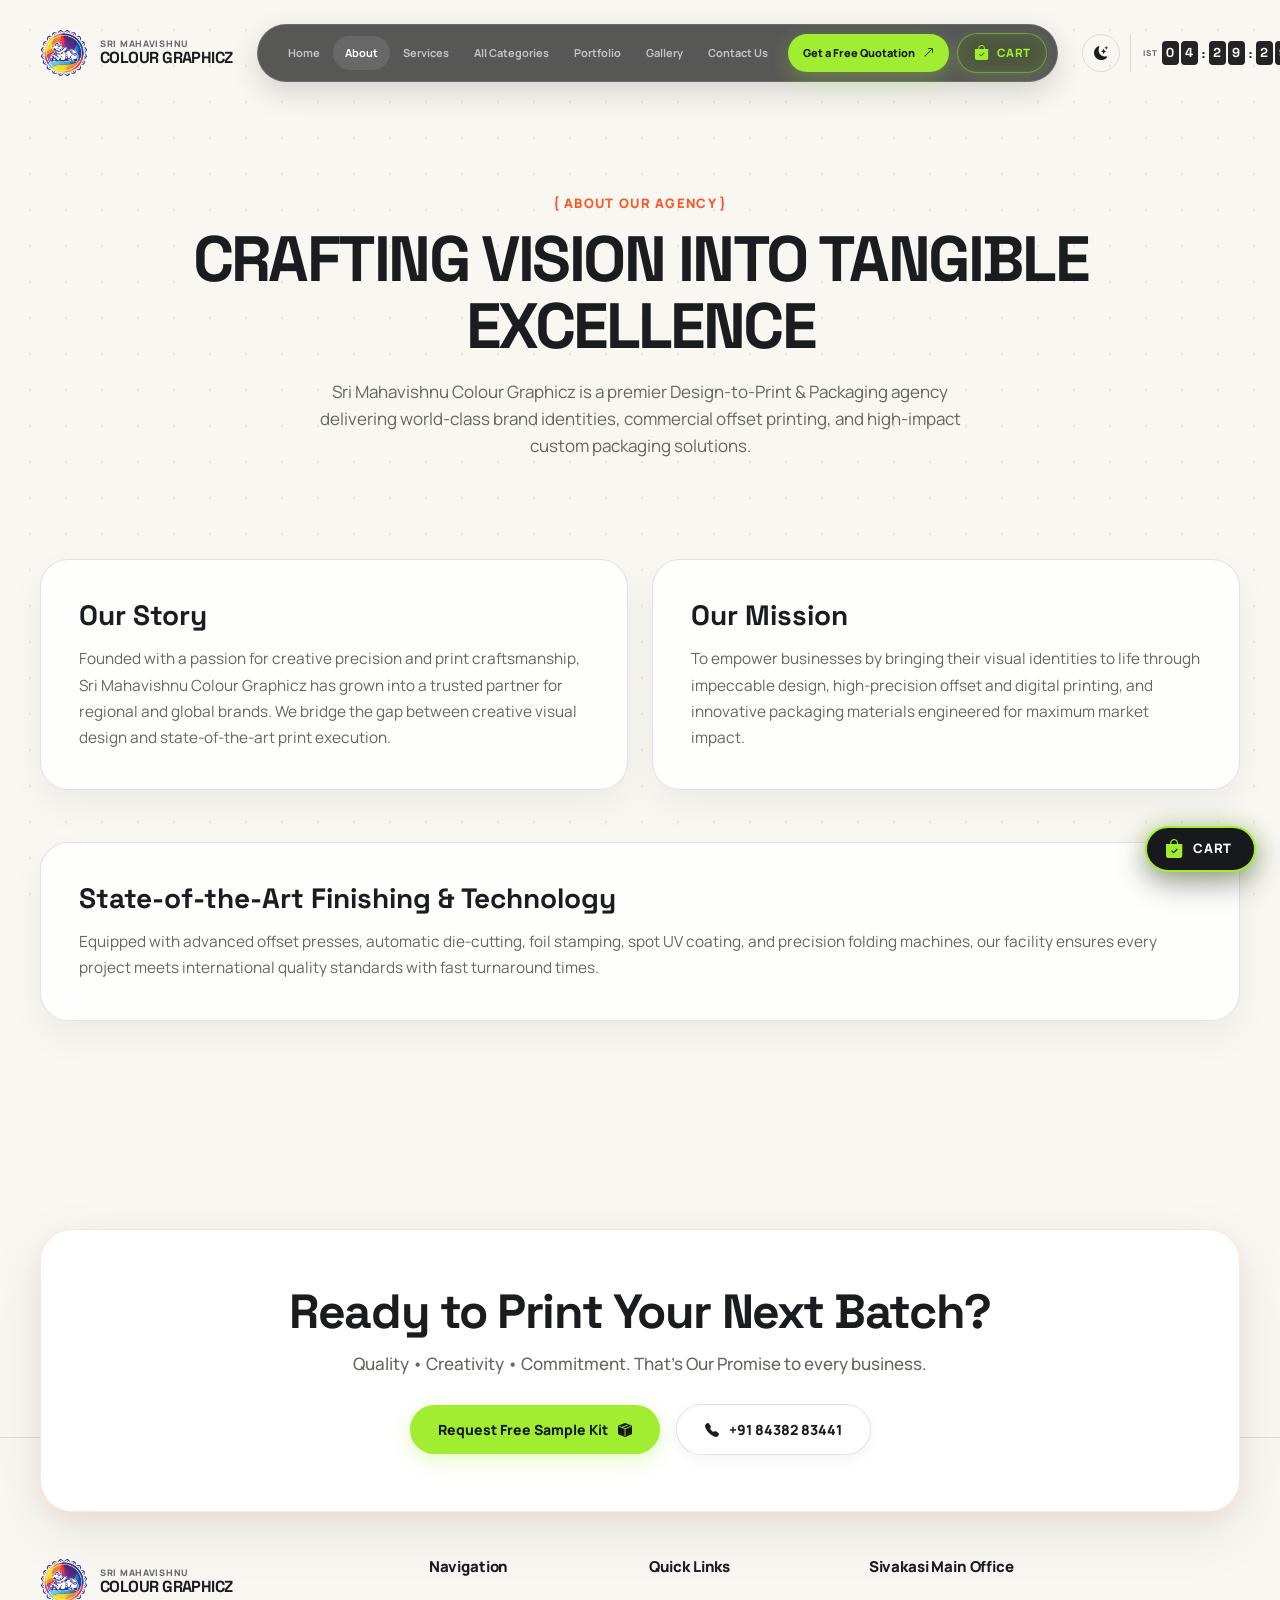
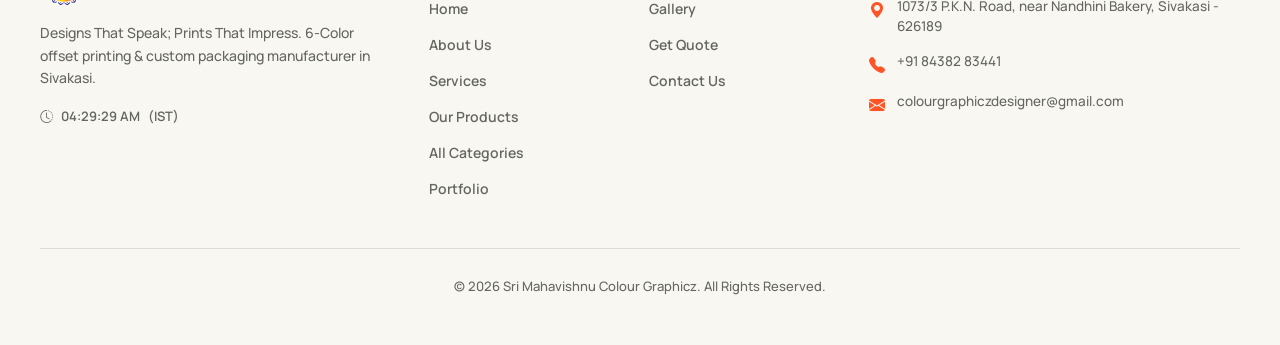
==== commit b380fd27: "UI Updated" ====
--- a/pages/about.html
+++ b/pages/about.html
@@ -15,6 +15,7 @@
   <!-- Bootstrap 5 CSS & Icons -->
   <link href="https://cdn.jsdelivr.net/npm/bootstrap@5.3.3/dist/css/bootstrap.min.css" rel="stylesheet" integrity="sha384-QWTKZyjpPEjISv5WaRU9OFeRpok6YctnYmDr5pNlyT2bRjXh0JMhjY6hW+ALEwIH" crossorigin="anonymous">
   <link href="https://cdn.jsdelivr.net/npm/bootstrap-icons@1.11.3/font/bootstrap-icons.min.css" rel="stylesheet">
+  <link rel="stylesheet" href="../css/main.css">
   <link rel="stylesheet" href="../css/pages.css">
   <link rel="stylesheet" href="../css/responsive.css">
 </head>
@@ -41,11 +42,19 @@
             <li class="nav-item"><a class="nav-link" href="../index.html">Home</a></li>
             <li class="nav-item"><a class="nav-link active" aria-current="page" href="about.html">About</a></li>
             <li class="nav-item"><a class="nav-link" href="services.html">Services</a></li>
+            <li class="nav-item"><a class="nav-link" href="all-categories.html">All Categories</a></li>
             <li class="nav-item"><a class="nav-link" href="portfolio.html">Portfolio</a></li>
             <li class="nav-item"><a class="nav-link" href="gallery.html">Gallery</a></li>
             <li class="nav-item"><a class="nav-link" href="contact.html">Contact Us</a></li>
           </ul>
-          <a class="quote-button" href="quotation.html">Get a Free Quotation <i class="bi bi-arrow-up-right"></i></a>
+          <div class="d-flex align-items-center gap-2">
+            <a class="quote-button" href="quotation.html">Get a Free Quotation <i class="bi bi-arrow-up-right"></i></a>
+            <button type="button" class="nav-cart-btn" data-bs-toggle="offcanvas" data-bs-target="#smcgCartOffcanvas" aria-label="View Cart">
+              <i class="bi bi-bag-check-fill"></i>
+              <span>Cart</span>
+              <span class="nav-cart-badge" id="navCartBadge">0</span>
+            </button>
+          </div>
         </div>
       </div>
 
@@ -153,6 +162,8 @@
             <li><a href="../index.html">Home</a></li>
             <li><a href="about.html">About Us</a></li>
             <li><a href="services.html">Services</a></li>
+            <li><a href="products.html">Our Products</a></li>
+            <li><a href="all-categories.html">All Categories</a></li>
             <li><a href="portfolio.html">Portfolio</a></li>
           </ul>
         </div>
@@ -193,190 +204,15 @@
     </div>
   </footer>
 
+  <!-- Bootstrap 5 JS Bundle -->
   <script src="https://cdn.jsdelivr.net/npm/bootstrap@5.3.3/dist/js/bootstrap.bundle.min.js"></script>
-  <script>
-    "use strict";
-    document.addEventListener("DOMContentLoaded", () => {
-      // 1. Theme Toggle
-      const themeToggleBtn = document.getElementById("themeToggleBtn");
-
-      const applyTheme = (mode) => {
-        const isDark = mode === "dark" || (mode === "auto" && window.matchMedia("(prefers-color-scheme: dark)").matches);
-        document.body.classList.toggle("dark-mode", isDark);
-        if (themeToggleBtn) {
-          const icon = themeToggleBtn.querySelector("i");
-          if (icon) icon.className = isDark ? "bi bi-sun-fill" : "bi bi-moon-stars-fill";
-        }
-      };
-
-      let themeMode = localStorage.getItem("theme-mode") || "auto";
-      applyTheme(themeMode);
-
-      themeToggleBtn?.addEventListener("click", () => {
-        themeMode = document.body.classList.contains("dark-mode") ? "light" : "dark";
-        localStorage.setItem("theme-mode", themeMode);
-        applyTheme(themeMode);
-      });
-
-      // 2. IST India Time Clock (Header + Footer)
-      const clock = document.getElementById("indiaClock");
-      const meridiem = document.getElementById("clockMeridiem");
-      const footerClock = document.getElementById("footerClockTime");
-
-      const renderIndiaClock = () => {
-        const now = new Date();
-        const parts = new Intl.DateTimeFormat("en-US", {
-          timeZone: "Asia/Kolkata",
-          hour: "2-digit",
-          minute: "2-digit",
-          second: "2-digit",
-          hour12: true
-        }).formatToParts(now);
-
-        const values = Object.fromEntries(parts.map((p) => [p.type, p.value]));
-        const time = `${values.hour}${values.minute}${values.second}`;
-        const formattedFull = `${values.hour}:${values.minute}:${values.second} ${values.dayPeriod.toUpperCase()}`;
-
-        if (footerClock) {
-          footerClock.textContent = formattedFull;
-        }
-
-        if (clock && meridiem) {
-          const previous = clock.dataset.value || "";
-          clock.innerHTML = "";
-          [...time].forEach((digit, index) => {
-            const tile = document.createElement("span");
-            tile.className = `clock-digit${previous[index] && previous[index] !== digit ? " is-changing" : ""}`;
-            tile.textContent = digit;
-            clock.append(tile);
-            if (index === 1 || index === 3) {
-              const sep = document.createElement("span");
-              sep.className = "clock-separator";
-              sep.textContent = ":";
-              clock.append(sep);
-            }
-          });
-          clock.dataset.value = time;
-          meridiem.textContent = values.dayPeriod;
-        }
-      };
-      renderIndiaClock();
-      setInterval(renderIndiaClock, 1000);
-
-      // 3. Global Interactive Dot Grid Canvas Background (Body / All Sections)
-      (function initGlobalDotGridCanvas() {
-        const canvas = document.getElementById("globalDotGridCanvas");
-        if (!canvas) return;
-        const ctx = canvas.getContext("2d");
-
-        const DARK_PALETTE = ["#00aeef", "#ec008c", "#ffd400", "#A0ED32"];
-        const LIGHT_PALETTE = ["#0089b8", "#c2007f", "#c99400", "#5f9d2d"];
-
-        const GRID = 36;
-        const CURSOR_RADIUS = 180;
-        const RIPPLE_SPEED = 10;
-        const RIPPLE_WIDTH = 30;
-
-        let w, h, dots = [], ripples = [];
-        let mouse = { x: -9999, y: -9999 };
-
-        function resize() {
-          w = canvas.width = window.innerWidth;
-          h = canvas.height = window.innerHeight;
-          buildDots();
-        }
-
-        function buildDots() {
-          dots = [];
-          const isDark = document.body.classList.contains("dark-mode");
-          const palette = isDark ? DARK_PALETTE : LIGHT_PALETTE;
-
-          for (let y = 30; y < h; y += GRID) {
-            for (let x = 30; x < w; x += GRID) {
-              dots.push({
-                x, y,
-                power: 0,
-                colorIdx: Math.floor(Math.random() * palette.length)
-              });
-            }
-          }
-        }
-
-        window.addEventListener("mousemove", (e) => {
-          mouse.x = e.clientX;
-          mouse.y = e.clientY;
-        });
-
-        window.addEventListener("mouseleave", () => {
-          mouse.x = -9999;
-          mouse.y = -9999;
-        });
-
-        window.addEventListener("click", (e) => {
-          ripples.push({
-            x: e.clientX,
-            y: e.clientY,
-            r: 0
-          });
-        });
-
-        function renderLoop() {
-          ctx.clearRect(0, 0, w, h);
-
-          const isDark = document.body.classList.contains("dark-mode");
-          const palette = isDark ? DARK_PALETTE : LIGHT_PALETTE;
-
-          ripples.forEach((r) => r.r += RIPPLE_SPEED);
-          ripples = ripples.filter((r) => r.r < Math.max(w, h) * 0.9);
-
-          dots.forEach((dot) => {
-            let glow = 0;
-
-            const cd = Math.hypot(dot.x - mouse.x, dot.y - mouse.y);
-            if (cd < CURSOR_RADIUS) {
-              glow = Math.max(glow, 1 - cd / CURSOR_RADIUS);
-            }
-
-            ripples.forEach((r) => {
-              const d = Math.hypot(dot.x - r.x, dot.y - r.y);
-              const ring = Math.abs(d - r.r);
-              if (ring < RIPPLE_WIDTH) {
-                glow = Math.max(glow, 1 - ring / RIPPLE_WIDTH);
-              }
-            });
-
-            dot.power += (glow - dot.power) * 0.15;
-
-            const dotColor = palette[dot.colorIdx % palette.length];
-
-            ctx.beginPath();
-            ctx.fillStyle = dotColor;
-            ctx.shadowColor = dotColor;
-            ctx.shadowBlur = dot.power * 25;
-
-            if (isDark) {
-              ctx.globalAlpha = 0.12 + dot.power * 0.85;
-            } else {
-              ctx.globalAlpha = 0.15 + dot.power * 0.75;
-            }
-
-            ctx.arc(dot.x, dot.y, 1.2 + dot.power * 3.4, 0, Math.PI * 2);
-            ctx.fill();
-          });
-
-          ctx.globalAlpha = 1;
-          requestAnimationFrame(renderLoop);
-        }
-
-        window.addEventListener("resize", resize);
-        resize();
-        renderLoop();
-      })();
-
-      // 4. Header Scroll Effect
-      const header = document.querySelector(".site-header");
-      window.addEventListener("scroll", () => header?.classList.toggle("is-scrolled", window.scrollY > 10), { passive: true });
-    });
-  </script>
+  <!-- Modular Scripts -->
+  <script src="../js/theme.js"></script>
+  <script src="../js/clock.js"></script>
+  <script src="../js/canvas.js"></script>
+  <script src="../js/navbar.js"></script>
+  <script src="../js/cart.js"></script>
 </body>
 </html>
+
+
--- a/css/main.css
+++ b/css/main.css
@@ -0,0 +1,2974 @@
+:root {
+  --ink: #1b1c1f;
+  --paper: #f8f7f2;
+  --line: rgba(27, 28, 31, 0.12);
+  --accent: #A0ED32;
+  --accent-hover: #8ed42b;
+  --coral: #ff5426;
+  --subtext: #646760;
+  --card-bg: rgba(255, 255, 255, 0.75);
+  --sans: "Manrope", Arial, sans-serif;
+  --display: "Space Grotesk", Arial, sans-serif;
+}
+
+* {
+  box-sizing: border-box;
+}
+
+html {
+  scroll-behavior: smooth;
+}
+
+/* Common Body Background for ALL Sections */
+body {
+  margin: 0;
+  min-height: 100vh;
+  background:
+    radial-gradient(ellipse 60% 50% at 80% 15%, rgba(0, 174, 239, 0.16), transparent 60%),
+    radial-gradient(ellipse 55% 45% at 15% 85%, rgba(236, 0, 140, 0.14), transparent 60%),
+    var(--paper);
+  color: var(--ink);
+  font-family: var(--sans);
+  transition: background-color 250ms ease, color 250ms ease;
+  overflow-x: hidden;
+  position: relative;
+}
+
+body.dark-mode {
+  --ink: #f8f7f2;
+  --paper: #111214;
+  --line: rgba(248, 247, 242, 0.14);
+  --accent: #d9ee46;
+  --accent-hover: #efff64;
+  --coral: #ff6033;
+  --subtext: #a4a7a0;
+  --card-bg: rgba(26, 28, 33, 0.75);
+
+  background:
+    radial-gradient(ellipse 60% 50% at 80% 15%, rgba(0, 174, 239, 0.18), transparent 60%),
+    radial-gradient(ellipse 55% 45% at 15% 85%, rgba(236, 0, 140, 0.16), transparent 60%),
+    #111214;
+}
+
+/* Global Fixed Dot-Grid Canvas Background */
+#globalDotGridCanvas {
+  position: fixed;
+  top: 0;
+  left: 0;
+  width: 100vw;
+  height: 100vh;
+  pointer-events: none;
+  z-index: 0;
+  opacity: 0.85;
+}
+
+.site-container {
+  width: min(100% - 48px, 1440px);
+  margin: 0 auto;
+  position: relative;
+  z-index: 2;
+}
+
+/* Header & Navbar Styling */
+.site-header {
+  position: sticky;
+  top: 0;
+  z-index: 1030;
+  padding: 24px 0 12px;
+  background: transparent;
+  transition: padding 250ms cubic-bezier(0.16, 1, 0.3, 1), background 250ms ease, backdrop-filter 250ms ease, box-shadow 250ms ease;
+}
+
+.site-header.is-scrolled {
+  padding: 12px 0 12px;
+  background: rgba(248, 247, 242, 0.78);
+  backdrop-filter: blur(20px) saturate(180%);
+  -webkit-backdrop-filter: blur(20px) saturate(180%);
+  border-bottom: 1px solid rgba(27, 28, 31, 0.08);
+  box-shadow: 0 10px 30px rgba(0, 0, 0, 0.06);
+}
+
+body.dark-mode .site-header.is-scrolled {
+  background: rgba(17, 18, 20, 0.82);
+  backdrop-filter: blur(20px) saturate(180%);
+  -webkit-backdrop-filter: blur(20px) saturate(180%);
+  border-bottom: 1px solid rgba(248, 247, 242, 0.08);
+  box-shadow: 0 10px 35px rgba(0, 0, 0, 0.35);
+}
+
+.header-row {
+  display: flex;
+  align-items: center;
+  justify-content: space-between;
+  gap: 24px;
+}
+
+.brand {
+  display: inline-flex;
+  align-items: center;
+  gap: 12px;
+  text-decoration: none;
+  flex-shrink: 0;
+}
+
+.brand-mark {
+  width: 48px;
+  height: 48px;
+  display: flex;
+  align-items: center;
+  justify-content: center;
+}
+
+.brand-mark img {
+  width: 100%;
+  height: 100%;
+  object-fit: contain;
+}
+
+.brand-copy {
+  display: flex;
+  flex-direction: column;
+  text-transform: uppercase;
+  line-height: 1.05;
+  letter-spacing: -0.035em;
+}
+
+.brand-copy span {
+  font-size: 9px;
+  font-weight: 800;
+  letter-spacing: 0.08em;
+  color: #67686a;
+}
+
+body.dark-mode .brand-copy span {
+  color: #a4a7a0;
+}
+
+.brand-copy strong {
+  margin-top: 2px;
+  font-family: var(--display);
+  font-size: 16px;
+  font-weight: 800;
+  color: var(--ink);
+}
+
+.navbar-capsule {
+  position: relative;
+  flex: 0 1 auto;
+  width: min(100%, 1060px);
+  min-height: 58px;
+  padding: 0 10px 0 18px;
+  border-radius: 30px;
+  background: rgba(59, 59, 59, 0.85);
+  color: #f9f9f7;
+  backdrop-filter: blur(16px);
+  -webkit-backdrop-filter: blur(16px);
+  border: 1px solid rgba(255, 255, 255, 0.12);
+  box-shadow: 0 10px 30px rgba(0, 0, 0, 0.15);
+  transition: background 250ms ease, border-color 250ms ease, box-shadow 250ms ease, backdrop-filter 250ms ease;
+}
+
+.site-header.is-scrolled .navbar-capsule {
+  background: rgba(30, 30, 32, 0.85);
+  backdrop-filter: blur(20px) saturate(180%);
+  -webkit-backdrop-filter: blur(20px) saturate(180%);
+  border: 1px solid rgba(255, 255, 255, 0.2);
+  box-shadow: 0 12px 35px rgba(0, 0, 0, 0.25);
+}
+
+body.dark-mode .navbar-capsule {
+  background: rgba(37, 38, 41, 0.85);
+  border: 1px solid rgba(255, 255, 255, 0.1);
+  box-shadow: 0 10px 35px rgba(0, 0, 0, 0.4);
+}
+
+body.dark-mode .site-header.is-scrolled .navbar-capsule {
+  background: rgba(22, 23, 26, 0.88);
+  border: 1px solid rgba(255, 255, 255, 0.18);
+}
+
+.nav-links .nav-link {
+  padding: 9px 14px !important;
+  border-radius: 999px;
+  color: #c4c4c5;
+  font-size: 12px;
+  font-weight: 700;
+  transition: color 180ms ease, background-color 180ms ease;
+}
+
+.nav-links .nav-link:hover,
+.nav-links .nav-link:focus-visible {
+  background: rgba(160, 237, 50, 0.15);
+  color: var(--accent);
+}
+
+.nav-links .nav-link.active {
+  color: #fff;
+  background: rgba(255, 255, 255, 0.1);
+}
+
+.quote-button {
+  display: inline-flex;
+  align-items: center;
+  gap: 8px;
+  min-height: 40px;
+  margin-left: 10px;
+  padding: 10px 18px;
+  border-radius: 999px;
+  background: var(--accent);
+  color: #161a12;
+  font-size: 11px;
+  font-weight: 800;
+  text-decoration: none;
+  box-shadow: 0 4px 12px rgba(160, 237, 50, 0.25);
+  transition: background 180ms ease, transform 180ms ease, box-shadow 180ms ease;
+}
+
+.quote-button:hover {
+  background: #c0ff65;
+  color: #111;
+  transform: translateY(-2px);
+  box-shadow: 0 6px 18px rgba(160, 237, 50, 0.4);
+}
+
+/* ═══════════════════════════════════════════════════════════════
+   NAVBAR CART BUTTON & BADGE (Home & Global Header)
+   ═══════════════════════════════════════════════════════════════ */
+.nav-cart-btn {
+  position: relative;
+  display: inline-flex;
+  align-items: center;
+  justify-content: center;
+  gap: 8px;
+  min-height: 40px;
+  padding: 9px 16px;
+  border-radius: 999px;
+  background: rgba(160, 237, 50, 0.13);
+  border: 1.5px solid rgba(160, 237, 50, 0.45);
+  color: #A0ED32;
+  font-family: var(--sans);
+  font-size: 11.5px;
+  font-weight: 800;
+  letter-spacing: 0.03em;
+  text-transform: uppercase;
+  white-space: nowrap;
+  cursor: pointer;
+  text-decoration: none;
+  flex-shrink: 0;
+  box-shadow: 0 4px 14px rgba(160, 237, 50, 0.15);
+  backdrop-filter: blur(10px);
+  -webkit-backdrop-filter: blur(10px);
+  transition: background 200ms ease, border-color 200ms ease, transform 200ms cubic-bezier(0.16, 1, 0.3, 1), box-shadow 200ms ease, color 200ms ease;
+}
+
+.nav-cart-btn:hover {
+  background: rgba(160, 237, 50, 0.26);
+  border-color: #A0ED32;
+  color: #bcf84b;
+  transform: translateY(-2px);
+  box-shadow: 0 6px 22px rgba(160, 237, 50, 0.38);
+}
+
+.nav-cart-btn:active {
+  transform: translateY(0) scale(0.96);
+  box-shadow: 0 2px 8px rgba(160, 237, 50, 0.2);
+}
+
+.nav-cart-btn:focus-visible {
+  outline: 2px solid #A0ED32;
+  outline-offset: 3px;
+}
+
+.nav-cart-btn i {
+  font-size: 15px;
+  line-height: 1;
+  color: inherit;
+  transition: transform 220ms ease;
+}
+
+.nav-cart-btn:hover i {
+  transform: scale(1.15) rotate(-5deg);
+}
+
+.nav-cart-badge {
+  position: absolute;
+  top: -7px;
+  right: -7px;
+  min-width: 20px;
+  height: 20px;
+  border-radius: 999px;
+  background: linear-gradient(135deg, #ff5426 0%, #d42e05 100%);
+  color: #ffffff;
+  font-family: var(--sans);
+  font-size: 10px;
+  font-weight: 800;
+  display: none;
+  align-items: center;
+  justify-content: center;
+  padding: 0 5px;
+  border: 2px solid #28292d;
+  box-shadow: 0 2px 10px rgba(255, 84, 38, 0.65);
+  line-height: 1;
+  z-index: 2;
+  pointer-events: none;
+}
+
+.nav-cart-badge.has-items {
+  display: inline-flex !important;
+  animation: cartBadgeBounce 400ms cubic-bezier(0.175, 0.885, 0.32, 1.275);
+}
+
+@keyframes cartBadgeBounce {
+  0% { transform: scale(0.4); opacity: 0; }
+  60% { transform: scale(1.25); opacity: 1; }
+  100% { transform: scale(1); opacity: 1; }
+}
+
+body.dark-mode .nav-cart-btn {
+  background: rgba(160, 237, 50, 0.12);
+  border-color: rgba(160, 237, 50, 0.4);
+  color: #A0ED32;
+}
+
+body.dark-mode .nav-cart-badge {
+  border-color: #17181c;
+}
+
+/* ═══════════════════════════════════════════════════════════════
+   FLOATING CART BUTTON (Global across all pages)
+   ═══════════════════════════════════════════════════════════════ */
+/* ═══════════════════════════════════════════════════════════════
+   FLOATING CART BUTTON (Unified Pill FAB - Desktop / Laptop / Tab)
+   ═══════════════════════════════════════════════════════════════ */
+.floating-cart-btn {
+  position: fixed !important;
+  bottom: 28px !important;
+  right: 24px !important;
+  z-index: 1050 !important;
+  display: inline-flex !important;
+  align-items: center !important;
+  justify-content: center !important;
+  gap: 9px !important;
+  padding: 11px 22px 11px 18px !important;
+  border-radius: 999px !important;
+  background: #18191c !important;
+  border: 2px solid #A0ED32 !important;
+  color: #ffffff !important;
+  box-shadow: 0 10px 30px rgba(0, 0, 0, 0.4), 0 0 20px rgba(160, 237, 50, 0.35) !important;
+  cursor: pointer !important;
+  text-decoration: none !important;
+  font-family: var(--sans) !important;
+  font-weight: 800 !important;
+  font-size: 13px !important;
+  letter-spacing: 0.05em !important;
+  text-transform: uppercase !important;
+  outline: none !important;
+  transition: transform 220ms cubic-bezier(0.16, 1, 0.3, 1), box-shadow 220ms ease, background 200ms ease !important;
+}
+
+.floating-cart-btn:hover {
+  transform: translateY(-3px) scale(1.03) !important;
+  box-shadow: 0 14px 40px rgba(0, 0, 0, 0.5), 0 0 28px rgba(160, 237, 50, 0.6) !important;
+  background: #23252a !important;
+  border-color: #bcf84b !important;
+  color: #ffffff !important;
+}
+
+.floating-cart-btn .floating-cart-icon-wrap {
+  position: relative !important;
+  display: inline-flex !important;
+  align-items: center !important;
+  justify-content: center !important;
+  font-size: 19px !important;
+  color: #A0ED32 !important;
+  line-height: 1 !important;
+}
+
+.floating-cart-btn .floating-cart-badge {
+  position: absolute !important;
+  top: -8px !important;
+  right: -10px !important;
+  min-width: 20px !important;
+  height: 20px !important;
+  border-radius: 999px !important;
+  background: linear-gradient(135deg, #ff5426 0%, #d42e05 100%) !important;
+  color: #ffffff !important;
+  font-size: 10.5px !important;
+  font-weight: 800 !important;
+  border: 2px solid #18191c !important;
+  display: none;
+  align-items: center !important;
+  justify-content: center !important;
+  padding: 0 5px !important;
+  box-shadow: 0 2px 8px rgba(255, 84, 38, 0.6) !important;
+  line-height: 1 !important;
+}
+
+.floating-cart-btn .floating-cart-badge.has-items {
+  display: inline-flex !important;
+}
+
+.floating-cart-btn .floating-cart-text {
+  font-size: 13px !important;
+  font-weight: 800 !important;
+  color: #ffffff !important;
+  letter-spacing: 0.05em !important;
+}
+
+body.dark-mode .floating-cart-btn {
+  background: #0d0e10 !important;
+  border-color: #A0ED32 !important;
+  box-shadow: 0 10px 32px rgba(0, 0, 0, 0.7), 0 0 24px rgba(160, 237, 50, 0.28) !important;
+}
+
+body.dark-mode .floating-cart-btn .floating-cart-badge {
+  border-color: #0d0e10 !important;
+}
+
+/* ═══════════════════════════════════════════════════════════════
+   ORDER PLACEMENT MODAL & FEATURE CUSTOMIZER MODAL
+   ═══════════════════════════════════════════════════════════════ */
+.smcg-order-modal .modal-content,
+.smcg-customizer-modal .modal-content {
+  border-radius: 24px !important;
+  background: #ffffff !important;
+  box-shadow: 0 24px 70px rgba(0, 0, 0, 0.3) !important;
+}
+
+body.dark-mode .smcg-order-modal .modal-content,
+body.dark-mode .smcg-customizer-modal .modal-content {
+  background: #151619 !important;
+  border: 1px solid rgba(255, 255, 255, 0.1) !important;
+  box-shadow: 0 24px 80px rgba(0, 0, 0, 0.7) !important;
+}
+
+.smcg-order-modal-header,
+.smcg-customizer-header {
+  border-bottom: none !important;
+}
+
+/* Customizer Chips */
+.cust-feature-title {
+  font-family: var(--display);
+  font-size: 13.5px;
+  font-weight: 800;
+  color: var(--ink);
+  margin-bottom: 8px;
+  letter-spacing: 0.02em;
+}
+
+body.dark-mode .cust-feature-title {
+  color: #f8f7f2;
+}
+
+.cust-chip {
+  padding: 6px 14px;
+  border-radius: 999px;
+  border: 1.5px solid rgba(27, 28, 31, 0.15);
+  background: #ffffff;
+  color: var(--ink);
+  font-family: var(--sans);
+  font-size: 12px;
+  font-weight: 700;
+  cursor: pointer;
+  transition: all 180ms ease;
+  user-select: none;
+  display: inline-flex;
+  align-items: center;
+  justify-content: center;
+}
+
+.cust-chip:hover {
+  background: rgba(160, 237, 50, 0.2);
+  border-color: #A0ED32;
+  color: #111111;
+  transform: translateY(-1px);
+}
+
+.cust-chip.active {
+  background: #18191c !important;
+  color: #ffffff !important;
+  border-color: #18191c !important;
+  font-weight: 800 !important;
+  box-shadow: 0 4px 12px rgba(0, 0, 0, 0.25) !important;
+}
+
+body.dark-mode .cust-chip {
+  background: #1f2127;
+  border-color: rgba(255, 255, 255, 0.12);
+  color: #d1d4dc;
+}
+
+body.dark-mode .cust-chip:hover {
+  background: rgba(160, 237, 50, 0.25);
+  border-color: #A0ED32;
+  color: #A0ED32;
+}
+
+body.dark-mode .cust-chip.active {
+  background: #A0ED32 !important;
+  color: #111214 !important;
+  border-color: #A0ED32 !important;
+  box-shadow: 0 4px 16px rgba(160, 237, 50, 0.4) !important;
+}
+
+/* ── Searchable Typed Dropdowns & Custom Input Boxes ── */
+.cust-typed-select-box {
+  position: relative;
+  margin-bottom: 9px;
+}
+
+.cust-typed-select-box .input-group {
+  border-radius: 12px;
+  box-shadow: 0 2px 8px rgba(0, 0, 0, 0.04);
+}
+
+.cust-typed-input {
+  font-size: 12.5px !important;
+  font-weight: 600 !important;
+  padding: 8px 12px !important;
+  border-color: rgba(27, 28, 31, 0.16) !important;
+  background: #ffffff !important;
+  color: var(--ink) !important;
+  transition: all 180ms ease !important;
+}
+
+.cust-typed-input:focus {
+  border-color: #A0ED32 !important;
+  box-shadow: 0 0 0 3px rgba(160, 237, 50, 0.25) !important;
+}
+
+body.dark-mode .cust-typed-input {
+  background: #1c1e22 !important;
+  color: #f8f7f2 !important;
+  border-color: rgba(255, 255, 255, 0.14) !important;
+}
+
+body.dark-mode .cust-typed-input:focus {
+  border-color: #A0ED32 !important;
+  box-shadow: 0 0 0 3px rgba(160, 237, 50, 0.35) !important;
+}
+
+.cust-short-list {
+  max-height: 240px;
+  overflow-y: auto;
+  border-radius: 14px !important;
+  padding: 6px !important;
+  min-width: 290px !important;
+  border: 1px solid rgba(0, 0, 0, 0.09) !important;
+  box-shadow: 0 14px 38px rgba(0, 0, 0, 0.12) !important;
+  z-index: 1070 !important;
+}
+
+body.dark-mode .cust-short-list {
+  background: #1c1e22 !important;
+  border-color: rgba(255, 255, 255, 0.14) !important;
+  box-shadow: 0 16px 40px rgba(0, 0, 0, 0.65) !important;
+}
+
+.cust-short-list .dropdown-item {
+  font-size: 12px;
+  font-weight: 600;
+  padding: 7px 11px;
+  border-radius: 8px;
+  transition: all 140ms ease;
+  display: flex;
+  align-items: center;
+  justify-content: space-between;
+  cursor: pointer;
+}
+
+.cust-short-list .dropdown-item:hover {
+  background: rgba(160, 237, 50, 0.16);
+  color: #111111;
+  transform: translateX(2px);
+}
+
+body.dark-mode .cust-short-list .dropdown-item {
+  color: #e2e8f0;
+}
+
+body.dark-mode .cust-short-list .dropdown-item:hover {
+  background: rgba(160, 237, 50, 0.24);
+  color: #A0ED32;
+}
+
+.cust-short-list .dropdown-item.active {
+  background: #18191c !important;
+  color: #ffffff !important;
+  font-weight: 700;
+}
+
+body.dark-mode .cust-short-list .dropdown-item.active {
+  background: #A0ED32 !important;
+  color: #111214 !important;
+  font-weight: 800;
+}
+
+.cust-custom-input-box {
+  animation: slideDownCustom 200ms ease-out forwards;
+}
+
+@keyframes slideDownCustom {
+  from {
+    opacity: 0;
+    transform: translateY(-6px);
+  }
+  to {
+    opacity: 1;
+    transform: translateY(0);
+  }
+}
+
+.cust-custom-field {
+  font-size: 12px !important;
+  font-weight: 600 !important;
+  border-color: rgba(160, 237, 50, 0.6) !important;
+  background: rgba(160, 237, 50, 0.06) !important;
+  color: var(--ink) !important;
+}
+
+.cust-custom-field:focus {
+  border-color: #A0ED32 !important;
+  box-shadow: 0 0 0 3px rgba(160, 237, 50, 0.3) !important;
+}
+
+body.dark-mode .cust-custom-field {
+  background: rgba(160, 237, 50, 0.1) !important;
+  color: #f8f7f2 !important;
+}
+
+/* Feature pill on product cards */
+.spec-pill {
+  font-family: var(--sans);
+  font-size: 11px;
+  font-weight: 700;
+  padding: 4px 11px;
+  border-radius: 999px;
+  background: rgba(160, 237, 50, 0.28);
+  color: #162106;
+  border: 1px solid rgba(160, 237, 50, 0.55);
+  cursor: pointer;
+  transition: all 180ms ease;
+  user-select: none;
+  display: inline-flex;
+  align-items: center;
+  justify-content: center;
+}
+
+.spec-pill:hover {
+  background: #A0ED32;
+  color: #111111;
+  transform: translateY(-1px);
+  box-shadow: 0 3px 10px rgba(160, 237, 50, 0.35);
+}
+
+.spec-pill.active {
+  background: #1b1c1f !important;
+  color: #ffffff !important;
+  font-weight: 800 !important;
+  border: 1px solid #1b1c1f !important;
+  box-shadow: 0 2px 8px rgba(0, 0, 0, 0.25) !important;
+}
+
+body.dark-mode .spec-pill {
+  background: rgba(160, 237, 50, 0.16);
+  color: #c4f95d;
+  border-color: rgba(160, 237, 50, 0.35);
+}
+
+body.dark-mode .spec-pill:hover {
+  background: #A0ED32;
+  color: #111111;
+}
+
+body.dark-mode .spec-pill.active {
+  background: #f8f7f2 !important;
+  color: #111214 !important;
+  border-color: #f8f7f2 !important;
+}
+
+.btn-card-customize {
+  display: inline-flex;
+  align-items: center;
+  gap: 4px;
+  padding: 3px 9px;
+  border-radius: 999px;
+  background: rgba(160, 237, 50, 0.15);
+  border: 1px solid rgba(160, 237, 50, 0.45);
+  color: #A0ED32;
+  font-size: 10.5px;
+  font-weight: 800;
+  text-transform: uppercase;
+  cursor: pointer;
+  transition: all 180ms ease;
+}
+
+.btn-card-customize:hover {
+  background: #A0ED32;
+  color: #111111;
+  transform: translateY(-1px);
+}
+
+/* ═══════════════════════════════════════════════════════════════
+   CART OFFCANVAS DRAWER — Premium Architecture
+   ═══════════════════════════════════════════════════════════════ */
+.smcg-cart-drawer {
+  width: min(440px, 96vw) !important;
+  border-radius: 24px 0 0 24px !important;
+  background: #ffffff !important;
+  border-left: 1px solid rgba(27, 28, 31, 0.08) !important;
+  box-shadow: -12px 0 48px rgba(0, 0, 0, 0.14) !important;
+  overflow: hidden;
+}
+
+body.dark-mode .smcg-cart-drawer {
+  background: #111214 !important;
+  border-left-color: rgba(255, 255, 255, 0.08) !important;
+  box-shadow: -12px 0 48px rgba(0, 0, 0, 0.5) !important;
+}
+
+.smcg-cart-header {
+  padding: 22px 24px !important;
+  background: linear-gradient(135deg, #1b1c1f 0%, #2c2f38 100%) !important;
+  border-bottom: none !important;
+}
+
+body.dark-mode .smcg-cart-header {
+  background: linear-gradient(135deg, #0e0f11 0%, #1b1c1f 100%) !important;
+}
+
+.smcg-cart-header .offcanvas-title {
+  font-family: var(--display);
+  font-size: 18px;
+  font-weight: 800;
+  color: #ffffff !important;
+}
+
+.smcg-cart-header small {
+  color: rgba(255, 255, 255, 0.6) !important;
+  font-size: 12px;
+}
+
+.smcg-cart-header .text-accent {
+  color: #A0ED32 !important;
+}
+
+.smcg-cart-header .btn-close {
+  opacity: 0.6;
+  transition: opacity 150ms ease, transform 150ms ease;
+}
+
+.smcg-cart-header .btn-close:hover {
+  opacity: 1;
+  transform: rotate(90deg);
+}
+
+.smcg-cart-body {
+  background: #f8f7f2;
+  overflow-y: auto;
+}
+
+body.dark-mode .smcg-cart-body {
+  background: #111214;
+}
+
+/* Cart Empty State */
+.cart-empty-state {
+  display: flex;
+  flex-direction: column;
+  align-items: center;
+  justify-content: center;
+  padding: 48px 24px;
+}
+
+.cart-empty-state .empty-icon-wrap {
+  width: 80px;
+  height: 80px;
+  border-radius: 50%;
+  background: rgba(160, 237, 50, 0.1);
+  display: flex;
+  align-items: center;
+  justify-content: center;
+  margin-bottom: 16px;
+}
+
+.cart-empty-state i {
+  font-size: 36px;
+  color: #A0ED32 !important;
+}
+
+.cart-empty-state h6 {
+  font-family: var(--display);
+  font-size: 18px;
+  font-weight: 800;
+  color: var(--ink);
+  margin-bottom: 8px;
+}
+
+.cart-empty-state p {
+  font-size: 13px;
+  color: var(--subtext);
+  max-width: 240px;
+  margin: 0 auto 24px;
+  line-height: 1.6;
+}
+
+/* Cart Item Cards */
+.cart-items-container {
+  padding: 20px !important;
+  overflow-y: auto;
+  max-height: calc(100vh - 460px);
+}
+
+.cart-item-card {
+  background: #ffffff;
+  border-radius: 18px;
+  padding: 14px !important;
+  border: 1px solid rgba(27, 28, 31, 0.08);
+  box-shadow: 0 4px 14px rgba(0, 0, 0, 0.04);
+  transition: box-shadow 200ms ease, border-color 200ms ease;
+  margin-bottom: 12px !important;
+}
+
+.cart-item-card:hover {
+  border-color: rgba(160, 237, 50, 0.4);
+  box-shadow: 0 6px 20px rgba(0, 0, 0, 0.07);
+}
+
+body.dark-mode .cart-item-card {
+  background: #191b1f;
+  border-color: rgba(255, 255, 255, 0.08);
+  box-shadow: 0 4px 16px rgba(0, 0, 0, 0.3);
+}
+
+body.dark-mode .cart-item-card:hover {
+  border-color: rgba(160, 237, 50, 0.35);
+}
+
+.cart-item-thumb {
+  width: 68px;
+  height: 68px;
+  min-width: 68px;
+  border-radius: 12px;
+  overflow: hidden;
+  background: #f0f1f4;
+  border: 1px solid rgba(27, 28, 31, 0.06);
+  flex-shrink: 0;
+}
+
+body.dark-mode .cart-item-thumb {
+  background: #0e0f11;
+  border-color: rgba(255, 255, 255, 0.06);
+}
+
+.cart-item-thumb img {
+  width: 100%;
+  height: 100%;
+  object-fit: cover;
+  display: block;
+}
+
+.cart-item-title {
+  font-size: 14px;
+  font-weight: 800;
+  color: var(--ink);
+  margin: 0;
+  max-width: calc(100% - 32px);
+}
+
+body.dark-mode .cart-item-title {
+  color: #f8f7f2;
+}
+
+.cart-item-meta {
+  color: var(--subtext);
+  font-size: 12px;
+}
+
+.cart-item-total {
+  font-family: var(--display);
+  font-size: 15px;
+  font-weight: 800;
+  color: var(--ink) !important;
+}
+
+body.dark-mode .cart-item-total {
+  color: #A0ED32 !important;
+}
+
+/* Quantity Stepper */
+.cart-stepper {
+  display: inline-flex;
+  align-items: center;
+  background: rgba(27, 28, 31, 0.06);
+  border-radius: 99px;
+  overflow: hidden;
+  border: 1px solid rgba(27, 28, 31, 0.1);
+}
+
+body.dark-mode .cart-stepper {
+  background: rgba(255, 255, 255, 0.07);
+  border-color: rgba(255, 255, 255, 0.1);
+}
+
+.cart-qty-btn {
+  background: none;
+  border: none;
+  width: 30px;
+  height: 30px;
+  display: flex;
+  align-items: center;
+  justify-content: center;
+  font-size: 15px;
+  font-weight: 800;
+  color: var(--ink);
+  cursor: pointer;
+  transition: background 150ms ease, color 150ms ease;
+  border-radius: 99px;
+  line-height: 1;
+}
+
+.cart-qty-btn:hover {
+  background: rgba(160, 237, 50, 0.2);
+  color: #3b6408;
+}
+
+body.dark-mode .cart-qty-btn {
+  color: #f8f7f2;
+}
+
+body.dark-mode .cart-qty-btn:hover {
+  color: #A0ED32;
+}
+
+.cart-qty-num {
+  font-size: 14px;
+  font-weight: 800;
+  color: var(--ink);
+  min-width: 24px;
+  text-align: center;
+}
+
+body.dark-mode .cart-qty-num {
+  color: #f8f7f2;
+}
+
+.cart-remove-btn {
+  width: 26px;
+  height: 26px;
+  border-radius: 50%;
+  display: flex !important;
+  align-items: center;
+  justify-content: center;
+  padding: 0 !important;
+  font-size: 13px;
+  opacity: 0.4;
+  transition: opacity 150ms ease, background 150ms ease;
+  flex-shrink: 0;
+}
+
+.cart-remove-btn:hover {
+  opacity: 1;
+  background: rgba(255, 84, 38, 0.1);
+}
+
+/* Cart Checkout Block */
+.cart-checkout-card {
+  background: #ffffff !important;
+  border-top: 1px solid rgba(27, 28, 31, 0.08) !important;
+  padding: 20px 24px !important;
+}
+
+body.dark-mode .cart-checkout-card {
+  background: #17191d !important;
+  border-top-color: rgba(255, 255, 255, 0.08) !important;
+}
+
+.cart-grand-total {
+  font-family: var(--display) !important;
+  font-size: 22px !important;
+  font-weight: 800 !important;
+  background: linear-gradient(135deg, #A0ED32, #5db81e);
+  -webkit-background-clip: text;
+  -webkit-text-fill-color: transparent;
+  background-clip: text;
+}
+
+/* Cart Customer Info Box */
+.customer-info-box {
+  background: rgba(160, 237, 50, 0.06);
+  border: 1.5px solid rgba(160, 237, 50, 0.25);
+  border-radius: 18px;
+  padding: 16px;
+}
+
+body.dark-mode .customer-info-box {
+  background: rgba(160, 237, 50, 0.04);
+  border-color: rgba(160, 237, 50, 0.2);
+}
+
+.customer-info-title {
+  font-size: 13px;
+  font-weight: 800;
+  color: var(--ink);
+  margin-bottom: 12px;
+  display: flex;
+  align-items: center;
+  gap: 6px;
+}
+
+body.dark-mode .customer-info-title {
+  color: #f8f7f2;
+}
+
+.cart-input {
+  border-radius: 12px !important;
+  border: 1.5px solid rgba(27, 28, 31, 0.12) !important;
+  font-size: 13px !important;
+  background: #ffffff !important;
+  color: var(--ink) !important;
+  transition: border-color 150ms ease, box-shadow 150ms ease !important;
+}
+
+.cart-input:focus {
+  border-color: #A0ED32 !important;
+  box-shadow: 0 0 0 3px rgba(160, 237, 50, 0.15) !important;
+  outline: none !important;
+}
+
+body.dark-mode .cart-input {
+  background: #1e2026 !important;
+  border-color: rgba(255, 255, 255, 0.12) !important;
+  color: #f8f7f2 !important;
+}
+
+body.dark-mode .cart-input:focus {
+  border-color: #A0ED32 !important;
+  box-shadow: 0 0 0 3px rgba(160, 237, 50, 0.12) !important;
+}
+
+.cart-input::placeholder {
+  color: #9ca0a9 !important;
+  font-size: 12px !important;
+}
+
+/* WhatsApp Order Button */
+#btnPlaceOrderWhatsApp {
+  background: linear-gradient(135deg, #25D366 0%, #128C7E 100%) !important;
+  color: #ffffff !important;
+  border: none !important;
+  border-radius: 14px !important;
+  padding: 14px 24px !important;
+  font-size: 14px !important;
+  font-weight: 800 !important;
+  letter-spacing: 0.01em;
+  box-shadow: 0 8px 24px rgba(37, 211, 102, 0.35) !important;
+  transition: transform 180ms ease, box-shadow 180ms ease !important;
+  gap: 10px !important;
+}
+
+#btnPlaceOrderWhatsApp:hover {
+  transform: translateY(-2px) !important;
+  box-shadow: 0 12px 30px rgba(37, 211, 102, 0.5) !important;
+}
+
+.cart-note {
+  font-size: 11.5px;
+  color: var(--subtext);
+  line-height: 1.4;
+}
+
+body.dark-mode .cart-note {
+  color: rgba(248, 247, 242, 0.5);
+}
+
+/* Cart Toast Notification */
+.cart-toast-notification {
+  position: fixed;
+  bottom: 100px;
+  right: 24px;
+  z-index: 2000;
+  background: #1b1c1f;
+  color: #ffffff;
+  border: 1px solid rgba(160, 237, 50, 0.4);
+  border-radius: 14px;
+  padding: 12px 20px;
+  font-size: 13.5px;
+  font-weight: 700;
+  max-width: 320px;
+  display: flex;
+  align-items: center;
+  gap: 10px;
+  box-shadow: 0 12px 36px rgba(0, 0, 0, 0.25), 0 0 0 1px rgba(160, 237, 50, 0.3);
+  opacity: 0;
+  transform: translateY(16px) scale(0.95);
+  transition: opacity 280ms ease, transform 280ms cubic-bezier(0.16, 1, 0.3, 1);
+  pointer-events: none;
+}
+
+.cart-toast-notification.show {
+  opacity: 1;
+  transform: translateY(0) scale(1);
+}
+
+body.dark-mode .cart-toast-notification {
+  background: #191b1f;
+  border-color: rgba(160, 237, 50, 0.35);
+  box-shadow: 0 12px 40px rgba(0, 0, 0, 0.5), 0 0 0 1px rgba(160, 237, 50, 0.25);
+}
+
+.nav-toggle {
+  display: none;
+  width: 42px;
+  height: 42px;
+  padding: 8px;
+  border: 1px solid rgba(255, 255, 255, 0.2);
+  border-radius: 50%;
+  background: transparent;
+}
+
+.nav-toggle span {
+  display: block;
+  width: 100%;
+  height: 2px;
+  margin: 4px 0;
+  background: #fff;
+  transition: transform 180ms ease, opacity 180ms ease;
+}
+
+.utility-tray {
+  display: inline-flex;
+  align-items: center;
+  gap: 12px;
+  color: var(--ink);
+}
+
+.theme-toggle {
+  display: inline-grid;
+  width: 38px;
+  height: 38px;
+  place-items: center;
+  padding: 0;
+  border: 1px solid var(--line);
+  border-radius: 50%;
+  background: transparent;
+  color: inherit;
+  font-size: 14px;
+  cursor: pointer;
+  transition: background 180ms ease, color 180ms ease, border-color 180ms ease, transform 180ms ease;
+}
+
+.theme-toggle:hover {
+  border-color: var(--accent);
+  background: var(--accent);
+  color: #090909;
+  transform: rotate(15deg);
+}
+
+.flip-clock {
+  display: inline-flex;
+  align-items: center;
+  gap: 4px;
+  min-height: 38px;
+  padding-left: 12px;
+  border-left: 1px solid var(--line);
+  color: currentColor;
+  font-variant-numeric: tabular-nums;
+}
+
+.clock-zone {
+  font-size: 8px;
+  font-weight: 800;
+  letter-spacing: .09em;
+  opacity: .65;
+}
+
+.clock-digits {
+  display: inline-flex;
+  align-items: center;
+  gap: 2px;
+}
+
+.clock-digit {
+  position: relative;
+  display: grid;
+  width: 17px;
+  height: 24px;
+  place-items: center;
+  overflow: hidden;
+  border-radius: 4px;
+  background: #242426;
+  color: #fff;
+  font-family: var(--display);
+  font-size: 13px;
+  font-weight: 700;
+}
+
+.clock-separator {
+  padding: 0 1px;
+  font-size: 14px;
+  font-weight: 800;
+}
+
+.clock-meridiem {
+  font-size: 8px;
+  font-weight: 800;
+  opacity: .65;
+  margin-left: 2px;
+}
+
+/* Hero Section with Transparent Overlay */
+.hero-deck {
+  position: relative;
+  padding: clamp(24px, 3.5vw, 50px) 0 clamp(30px, 4vw, 55px);
+  overflow: hidden;
+  background: transparent;
+}
+
+.hero-deck-intro {
+  text-align: center;
+  max-width: 840px;
+  margin: 0 auto;
+}
+
+.hero-kicker {
+  display: inline-flex;
+  align-items: center;
+  gap: 8px;
+  margin-bottom: 14px;
+  padding: 6px 14px;
+  border-radius: 999px;
+  background: rgba(160, 237, 50, 0.15);
+  color: #4a7710;
+  font-size: 11px;
+  font-weight: 800;
+  letter-spacing: .1em;
+  text-transform: uppercase;
+}
+
+body.dark-mode .hero-kicker {
+  color: var(--accent);
+  background: rgba(160, 237, 50, 0.12);
+}
+
+.hero-kicker span {
+  width: 7px;
+  height: 7px;
+  border-radius: 50%;
+  background: var(--accent);
+  box-shadow: 0 0 0 4px rgba(160, 237, 50, 0.25);
+}
+
+.hero-deck-intro h1 {
+  margin: 0 auto;
+  font-family: var(--display);
+  font-size: clamp(42px, 5.2vw, 80px);
+  font-weight: 700;
+  letter-spacing: -.06em;
+  line-height: .95;
+  color: var(--ink);
+}
+
+.hero-deck-intro h1 em {
+  position: relative;
+  color: #79b525;
+  font-style: normal;
+}
+
+body.dark-mode .hero-deck-intro h1 em {
+  color: var(--accent);
+}
+
+.hero-deck-intro p.hero-subtitle {
+  max-width: 520px;
+  margin: 16px auto 0;
+  color: var(--subtext);
+  font-size: 15px;
+  font-weight: 500;
+  line-height: 1.6;
+}
+
+/* Compact Viewport & Stage */
+.deck-viewport {
+  position: relative;
+  min-height: 350px;
+  margin: 24px auto 0;
+  display: flex;
+  align-items: center;
+  justify-content: center;
+  perspective: 1400px;
+}
+
+.deck-stage {
+  position: relative;
+  width: min(100%, 1150px);
+  height: 345px;
+  margin: 0 auto;
+  will-change: transform, opacity;
+}
+
+/* Slow Slide-Up Entrance Animation */
+.deck-stage.is-intro-sliding {
+  opacity: 0;
+  transform: translateY(140px);
+  animation: slow-slide-up-intro 1200ms cubic-bezier(0.22, 1, 0.36, 1) forwards;
+}
+
+@keyframes slow-slide-up-intro {
+  0% {
+    opacity: 0;
+    transform: translateY(140px);
+  }
+  100% {
+    opacity: 1;
+    transform: translateY(0);
+  }
+}
+
+/* Deck Section Transition Animations */
+.deck-stage.is-exit-right {
+  transform: translateX(120vw) !important;
+  opacity: 0 !important;
+  transition: transform 450ms cubic-bezier(.4, 0, .2, 1), opacity 400ms ease !important;
+}
+
+.deck-stage.is-enter-left {
+  transform: translateX(-120vw) !important;
+  opacity: 0 !important;
+  transition: none !important;
+}
+
+.deck-stage.is-entering {
+  transform: translateX(0) !important;
+  opacity: 1 !important;
+  transition: transform 500ms cubic-bezier(.16, 1, .3, 1), opacity 420ms ease !important;
+}
+
+/* Large Card Design - NO GAP, NO PADDING */
+.deck-card {
+  --x: 0px;
+  --y: 0px;
+  --r: 0deg;
+  --drag-x: 0px;
+  --drag-y: 0px;
+  --scale: 1;
+  --i: 0;
+
+  position: absolute;
+  top: 15px;
+  left: 50%;
+  width: 220px;
+  height: 310px;
+  padding: 0 !important;
+  margin: 0;
+  overflow: hidden;
+  border-radius: 24px;
+  cursor: grab;
+  touch-action: none;
+  user-select: none;
+  box-shadow: 0 18px 36px rgba(0, 0, 0, 0.28);
+
+  transform: translate(calc(-50% + var(--x) + var(--drag-x)), calc(var(--y) + var(--drag-y))) rotate(var(--r)) scale(var(--scale));
+  transform-origin: 50% 115%;
+  transition: transform 750ms cubic-bezier(.22, 1, .36, 1), box-shadow 320ms ease, filter 320ms ease;
+  transition-delay: calc(var(--i) * 40ms);
+  will-change: transform;
+}
+
+/* Full Bleed Image Frame */
+.card-img-frame {
+  position: relative;
+  width: 100%;
+  height: 100%;
+  border-radius: 24px;
+  overflow: hidden;
+  margin: 0;
+  padding: 0;
+}
+
+.card-hero-img {
+  width: 100%;
+  height: 100%;
+  object-fit: cover;
+  display: block;
+  pointer-events: none;
+  border-radius: 24px;
+  transition: transform 400ms ease;
+}
+
+/* Stacked / Bundled state */
+.deck-card.is-bundled {
+  --x: 0px !important;
+  --y: 0px !important;
+  --r: 0deg !important;
+  --scale: 0.95 !important;
+  transition-delay: 0ms !important;
+}
+
+/* Hover Pop Forward Effect */
+.deck-card:not(.is-dragging):not(.is-bundled):hover {
+  --scale: 1.18;
+  z-index: 100 !important;
+  filter: saturate(1.2) contrast(1.04);
+  box-shadow: 0 32px 55px rgba(0, 0, 0, 0.45);
+  transition-delay: 0ms !important;
+}
+
+.deck-card:not(.is-dragging):not(.is-bundled):hover .card-hero-img {
+  transform: scale(1.05);
+}
+
+/* Active Drag State */
+.deck-card.is-dragging {
+  --scale: 1.12;
+  cursor: grabbing;
+  z-index: 120 !important;
+  filter: saturate(1.25);
+  box-shadow: 0 35px 60px rgba(0, 0, 0, 0.5);
+  transition: box-shadow 200ms ease, filter 200ms ease !important;
+  transition-delay: 0ms !important;
+}
+
+/* Section Navigation Footer & 3 Clickable Dots */
+.deck-footer {
+  display: flex;
+  flex-direction: column;
+  align-items: center;
+  justify-content: center;
+  gap: 16px;
+  margin-top: 0px;
+}
+
+.deck-dots {
+  display: inline-flex;
+  align-items: center;
+  gap: 14px;
+  padding: 8px 18px;
+  border-radius: 999px;
+  background: rgba(0, 0, 0, 0.06);
+}
+
+body.dark-mode .deck-dots {
+  background: rgba(255, 255, 255, 0.08);
+}
+
+.deck-dot {
+  width: 11px;
+  height: 11px;
+  padding: 0;
+  border: 0;
+  border-radius: 50%;
+  background: #9ea09b;
+  cursor: pointer;
+  transition: width 300ms cubic-bezier(.2, 1, .2, 1), background 300ms ease, border-radius 300ms ease;
+}
+
+.deck-dot:hover {
+  background: #737570;
+}
+
+.deck-dot.is-active {
+  width: 36px;
+  border-radius: 999px;
+  background: #1b1c1f;
+}
+
+body.dark-mode .deck-dot.is-active {
+  background: var(--accent);
+}
+
+/* Hero Actions */
+.hero-actions {
+  display: flex;
+  align-items: center;
+  justify-content: center;
+  gap: 20px;
+  margin-top: 14px;
+}
+
+.btn-hero-primary {
+  display: inline-flex;
+  align-items: center;
+  gap: 10px;
+  padding: 13px 28px;
+  border-radius: 999px;
+  background: #1b1c1f;
+  color: #fff;
+  font-size: 13px;
+  font-weight: 800;
+  text-decoration: none;
+  box-shadow: 0 8px 22px rgba(0, 0, 0, 0.2);
+  transition: background 180ms ease, transform 180ms ease;
+}
+
+body.dark-mode .btn-hero-primary {
+  background: #f8f7f2;
+  color: #111;
+}
+
+.btn-hero-primary:hover {
+  background: var(--accent);
+  color: #111;
+  transform: translateY(-2px);
+}
+
+.btn-hero-secondary {
+  display: inline-flex;
+  align-items: center;
+  gap: 8px;
+  color: var(--ink);
+  font-size: 13px;
+  font-weight: 800;
+  text-decoration: none;
+  transition: transform 180ms ease;
+}
+
+.btn-hero-secondary:hover {
+  color: var(--accent);
+}
+
+.btn-hero-secondary i {
+  transition: transform 180ms ease;
+}
+
+.btn-hero-secondary:hover i {
+  transform: translateX(4px);
+}
+
+/* ========================================================
+   "WHO WE ARE" (ABOUT SECTION WITH CARD GRID & STATS)
+   ======================================================== */
+.who-we-are-section {
+  position: relative;
+  padding: clamp(65px, 8vw, 120px) 0;
+  background: transparent;
+  color: var(--ink);
+  overflow: hidden;
+}
+
+.who-header-top {
+  text-align: center;
+  margin-bottom: clamp(36px, 5vw, 64px);
+}
+
+.who-kicker-tag {
+  display: inline-block;
+  font-family: var(--sans);
+  font-size: 14px;
+  font-weight: 700;
+  color: var(--coral);
+  margin-bottom: 14px;
+  letter-spacing: 0.02em;
+  text-align: center;
+}
+
+.who-header-title {
+  font-family: var(--display);
+  font-size: clamp(32px, 4.5vw, 64px);
+  font-weight: 800;
+  letter-spacing: -.04em;
+  line-height: 1.05;
+  text-transform: uppercase;
+  color: var(--ink);
+  margin: 0 auto clamp(36px, 5vw, 64px);
+  max-width: 1150px;
+  text-align: center;
+}
+
+.who-grid {
+  display: grid;
+  grid-template-columns: 1.25fr 0.75fr;
+  gap: clamp(24px, 3.5vw, 40px);
+  align-items: stretch;
+}
+
+@media (max-width: 991px) {
+  .who-grid {
+    grid-template-columns: 1fr;
+  }
+}
+
+.who-main-card {
+  position: relative;
+  border-radius: 36px;
+  overflow: hidden;
+  height: 100%;
+  min-height: 480px;
+  box-shadow: 0 20px 45px rgba(0, 0, 0, 0.12);
+  background: #eef0eb;
+}
+
+.who-main-card img {
+  width: 100%;
+  height: 100%;
+  object-fit: cover;
+  display: block;
+}
+
+.who-badge-rotating {
+  position: absolute;
+  bottom: 24px;
+  left: 24px;
+  width: 110px;
+  height: 110px;
+  border-radius: 50%;
+  background: rgba(255, 255, 255, 0.92);
+  backdrop-filter: blur(12px);
+  -webkit-backdrop-filter: blur(12px);
+  border: 1px solid rgba(255, 255, 255, 0.8);
+  display: flex;
+  align-items: center;
+  justify-content: center;
+  box-shadow: 0 12px 30px rgba(0, 0, 0, 0.18);
+  z-index: 5;
+}
+
+body.dark-mode .who-badge-rotating {
+  background: rgba(30, 32, 38, 0.85);
+  border-color: rgba(255, 255, 255, 0.15);
+}
+
+.who-badge-rotating svg.text-spin {
+  position: absolute;
+  inset: 0;
+  width: 100%;
+  height: 100%;
+  animation: spin-badge 18s linear infinite;
+  color: var(--ink);
+}
+
+@keyframes spin-badge {
+  from {
+    transform: rotate(0deg);
+  }
+  to {
+    transform: rotate(360deg);
+  }
+}
+
+.who-badge-icon {
+  width: 42px;
+  height: 42px;
+  border-radius: 50%;
+  background: var(--coral);
+  color: #fff;
+  display: flex;
+  align-items: center;
+  justify-content: center;
+  font-size: 18px;
+  position: relative;
+  z-index: 2;
+  box-shadow: 0 4px 12px rgba(255, 84, 38, 0.4);
+}
+
+.who-right-stack {
+  display: flex;
+  flex-direction: column;
+  justify-content: space-between;
+  gap: clamp(20px, 2.5vw, 32px);
+  height: 100%;
+}
+
+.who-story-card {
+  position: relative;
+  border-radius: 36px;
+  padding: clamp(28px, 3.5vw, 42px);
+  background: rgba(244, 243, 238, 0.85);
+  backdrop-filter: blur(14px);
+  -webkit-backdrop-filter: blur(14px);
+  border: 1px solid var(--line);
+  box-shadow: 0 15px 35px rgba(0, 0, 0, 0.05);
+  display: flex;
+  flex-direction: column;
+  align-items: flex-start;
+  flex: 1;
+  justify-content: center;
+}
+
+body.dark-mode .who-story-card {
+  background: rgba(26, 28, 33, 0.9);
+  border-color: rgba(255, 255, 255, 0.12);
+}
+
+.who-story-header-box {
+  display: inline-block;
+  padding: 10px 22px;
+  border-radius: 20px 20px 20px 4px;
+  background: rgba(255, 255, 255, 0.95);
+  color: #1b1c1f;
+  font-family: var(--sans);
+  font-size: 16px;
+  font-weight: 800;
+  margin-bottom: 20px;
+  box-shadow: 0 4px 12px rgba(0, 0, 0, 0.06);
+}
+
+body.dark-mode .who-story-header-box {
+  background: rgba(255, 255, 255, 0.15);
+  color: #ffffff !important;
+  border: 1px solid rgba(255, 255, 255, 0.2);
+  box-shadow: 0 4px 15px rgba(0, 0, 0, 0.3);
+}
+
+.who-story-text {
+  font-size: clamp(14px, 1.25vw, 16px);
+  font-weight: 500;
+  line-height: 1.7;
+  color: var(--subtext);
+  margin: 0;
+}
+
+body.dark-mode .who-story-text {
+  color: rgba(248, 247, 242, 0.88);
+}
+
+.who-sec-card {
+  position: relative;
+  border-radius: 36px;
+  overflow: hidden;
+  height: 230px;
+  flex-shrink: 0;
+  box-shadow: 0 15px 35px rgba(0, 0, 0, 0.12);
+  background: #f0ede6;
+}
+
+.who-sec-card img {
+  width: 100%;
+  height: 100%;
+  object-fit: cover;
+  display: block;
+}
+
+.who-stats-row {
+  display: grid;
+  grid-template-columns: repeat(4, 1fr);
+  gap: clamp(20px, 3vw, 40px);
+  margin-top: clamp(48px, 6vw, 84px);
+  padding-top: clamp(28px, 4vw, 42px);
+  border-top: 1px solid var(--line);
+}
+
+@media (max-width: 767px) {
+  .who-stats-row {
+    grid-template-columns: repeat(2, 1fr);
+    gap: 24px;
+  }
+}
+
+.who-stat-item {
+  display: flex;
+  flex-direction: column;
+}
+
+.who-stat-val {
+  font-family: var(--display);
+  font-size: clamp(38px, 4.8vw, 68px);
+  font-weight: 800;
+  line-height: 1;
+  letter-spacing: -.04em;
+  color: var(--ink);
+}
+
+.who-stat-val sup {
+  font-size: 0.6em;
+  color: var(--coral);
+  top: -0.3em;
+  margin-left: 2px;
+}
+
+.who-stat-lbl {
+  margin-top: 10px;
+  font-size: clamp(12px, 1.2vw, 15px);
+  font-weight: 600;
+  color: var(--subtext);
+}
+
+/* ========================================================
+   CLIENT LOGOS AUTO-SCROLLING MARQUEE SECTION
+   ======================================================== */
+.clients-marquee-section {
+  position: relative;
+  padding: clamp(65px, 8vw, 110px) 0;
+  background: transparent;
+  overflow: hidden;
+  border-top: 1px solid var(--line);
+  border-bottom: 1px solid var(--line);
+}
+
+.clients-header {
+  text-align: center;
+  margin-bottom: clamp(36px, 5vw, 56px);
+}
+
+.clients-kicker {
+  font-family: var(--sans);
+  font-size: 14px;
+  font-weight: 800;
+  letter-spacing: .1em;
+  color: var(--coral);
+  margin-bottom: 10px;
+  text-align: center;
+  text-transform: uppercase;
+}
+
+.clients-title {
+  font-family: var(--display);
+  font-size: clamp(28px, 4vw, 52px);
+  font-weight: 800;
+  letter-spacing: -.03em;
+  text-transform: uppercase;
+  color: var(--ink);
+  text-align: center;
+  margin: 0;
+}
+
+.clients-desc {
+  max-width: 680px;
+  margin: 16px auto 0;
+  font-size: clamp(15px, 1.3vw, 17px);
+  font-weight: 500;
+  line-height: 1.6;
+  color: var(--subtext);
+  text-align: center;
+}
+
+body.dark-mode .clients-desc {
+  color: rgba(248, 247, 242, 0.82);
+}
+
+.marquee-wrapper {
+  position: relative;
+  width: 100%;
+  overflow: hidden;
+  display: flex;
+  user-select: none;
+  padding: 16px 0 62px 0;
+  mask-image: linear-gradient(to right, transparent, black 8%, black 92%, transparent);
+  -webkit-mask-image: linear-gradient(to right, transparent, black 8%, black 92%, transparent);
+}
+
+.marquee-track {
+  display: flex;
+  align-items: center;
+  gap: 40px;
+  flex-shrink: 0;
+  animation: marquee-scroll 34s linear infinite;
+  will-change: transform;
+}
+
+.marquee-wrapper:hover .marquee-track {
+  animation-play-state: paused;
+}
+
+@keyframes marquee-scroll {
+  0% {
+    transform: translateX(0);
+  }
+  100% {
+    transform: translateX(-50%);
+  }
+}
+
+.client-logo-card {
+  display: inline-flex;
+  align-items: center;
+  justify-content: center;
+  width: 220px;
+  height: 110px;
+  padding: 15px 25px;
+  border-radius: 28px;
+  background: #ffffff;
+  border: 1px solid rgba(0, 0, 0, 0.05);
+  box-shadow: 0 16px 36px rgba(195, 175, 140, 0.35), 0 4px 12px rgba(0, 0, 0, 0.05);
+  transition: transform 280ms cubic-bezier(0.16, 1, 0.3, 1), border-color 280ms ease, box-shadow 280ms ease, background 280ms ease;
+  flex-shrink: 0;
+}
+
+body.dark-mode .client-logo-card {
+  background: rgba(30, 32, 38, 0.94);
+  border-color: rgba(255, 255, 255, 0.16);
+  box-shadow: 0 16px 40px rgba(0, 0, 0, 0.55), 0 4px 12px rgba(0, 0, 0, 0.3);
+}
+
+.client-logo-card:hover {
+  transform: translateY(-6px) scale(1.05);
+  border-color: var(--coral);
+  box-shadow: 0 22px 48px rgba(195, 175, 140, 0.48), 0 8px 20px rgba(255, 84, 38, 0.15);
+}
+
+body.dark-mode .client-logo-card:hover {
+  border-color: var(--accent);
+  box-shadow: 0 20px 45px rgba(0, 0, 0, 0.75), 0 0 25px rgba(160, 237, 50, 0.25);
+}
+
+.client-logo-img {
+  width: 160px;
+  height: 80px;
+  object-fit: contain;
+  display: block;
+  transition: transform 250ms ease, filter 250ms ease;
+}
+
+.client-logo-card:hover .client-logo-img {
+  transform: scale(1.06);
+}
+
+/* ========================================================
+   SHOWCASING OUR MOST IMPACTFUL WORK (SCROLL-STACK)
+   ======================================================== */
+.scroll-stack-section {
+  position: relative;
+  padding: clamp(70px, 9vw, 120px) 0 clamp(100px, 12vw, 160px);
+  background: transparent;
+  overflow: visible;
+}
+
+.scroll-stack-header {
+  text-align: center;
+  margin-bottom: clamp(40px, 6vw, 70px);
+}
+
+.scroll-stack-kicker {
+  font-family: var(--sans);
+  font-size: 14px;
+  font-weight: 800;
+  letter-spacing: .1em;
+  color: var(--coral);
+  margin-bottom: 10px;
+  text-align: center;
+  text-transform: uppercase;
+}
+
+.scroll-stack-title {
+  font-family: var(--display);
+  font-size: clamp(30px, 4.5vw, 56px);
+  font-weight: 800;
+  letter-spacing: -.03em;
+  text-transform: uppercase;
+  color: var(--ink);
+  text-align: center;
+  margin: 0;
+}
+
+.scroll-stack-desc {
+  max-width: 680px;
+  margin: 16px auto 0;
+  font-size: clamp(15px, 1.3vw, 17px);
+  font-weight: 500;
+  line-height: 1.6;
+  color: var(--subtext);
+  text-align: center;
+}
+
+body.dark-mode .scroll-stack-desc {
+  color: rgba(248, 247, 242, 0.82);
+}
+
+.scroll-stack-container {
+  position: relative;
+  display: flex;
+  flex-direction: column;
+  gap: clamp(40px, 6vw, 80px);
+  width: 100%;
+  max-width: 1180px;
+  margin: 0 auto;
+}
+
+.stack-card {
+  position: sticky;
+  top: clamp(110px, 14vh, 150px);
+  width: 100%;
+  height: clamp(460px, 62vh, 580px);
+  border-radius: 36px;
+  overflow: hidden;
+  background: #111215;
+  box-shadow: 0 25px 60px rgba(0, 0, 0, 0.35);
+  cursor: pointer;
+  transition: transform 450ms cubic-bezier(0.16, 1, 0.3, 1), box-shadow 450ms ease, filter 450ms ease;
+  will-change: transform;
+}
+
+.stack-card-bg {
+  position: absolute;
+  inset: 0;
+  width: 100%;
+  height: 100%;
+  object-fit: cover;
+  transition: transform 600ms cubic-bezier(0.16, 1, 0.3, 1), filter 600ms ease;
+  filter: brightness(0.85) contrast(1.05);
+}
+
+.stack-card:hover .stack-card-bg {
+  transform: scale(1.08);
+  filter: brightness(0.96) contrast(1.12);
+}
+
+.stack-card-overlay {
+  position: absolute;
+  inset: 0;
+  background: linear-gradient(180deg, rgba(0, 0, 0, 0.72) 0%, rgba(0, 0, 0, 0.15) 45%, rgba(0, 0, 0, 0.85) 100%);
+  pointer-events: none;
+}
+
+.stack-card-header {
+  position: absolute;
+  top: clamp(28px, 4vw, 42px);
+  left: clamp(28px, 4vw, 44px);
+  z-index: 10;
+  display: flex;
+  flex-direction: column;
+  align-items: flex-start;
+  gap: 12px;
+  pointer-events: none;
+}
+
+.stack-card-tag {
+  display: inline-block;
+  padding: 8px 18px;
+  border-radius: 999px;
+  background: var(--coral);
+  color: #ffffff;
+  font-family: var(--sans);
+  font-size: 13px;
+  font-weight: 800;
+  letter-spacing: .04em;
+  box-shadow: 0 4px 14px rgba(255, 84, 38, 0.4);
+}
+
+.stack-card-name {
+  font-family: var(--display);
+  font-size: clamp(32px, 4.5vw, 54px);
+  font-weight: 800;
+  letter-spacing: -.03em;
+  line-height: 1;
+  color: #ffffff;
+  text-transform: uppercase;
+  margin: 0;
+  text-shadow: 0 4px 18px rgba(0, 0, 0, 0.5);
+}
+
+.stack-card-bottom {
+  position: absolute;
+  bottom: clamp(28px, 4vw, 40px);
+  left: clamp(28px, 4vw, 44px);
+  right: clamp(28px, 4vw, 44px);
+  z-index: 10;
+  display: flex;
+  align-items: center;
+  justify-content: space-between;
+  pointer-events: none;
+}
+
+.stack-card-sub {
+  font-size: clamp(14px, 1.3vw, 17px);
+  font-weight: 600;
+  color: rgba(255, 255, 255, 0.9);
+  max-width: 520px;
+  margin: 0;
+}
+
+.card-view-follower {
+  position: absolute;
+  top: 0;
+  left: 0;
+  width: 78px;
+  height: 78px;
+  border-radius: 50%;
+  background: rgba(255, 255, 255, 0.92);
+  backdrop-filter: blur(12px);
+  -webkit-backdrop-filter: blur(12px);
+  color: #111215;
+  display: flex;
+  flex-direction: column;
+  align-items: center;
+  justify-content: center;
+  gap: 2px;
+  font-family: var(--sans);
+  font-size: 12px;
+  font-weight: 800;
+  pointer-events: none;
+  z-index: 50;
+  opacity: 0;
+  transform: translate(-50%, -50%) scale(0.5);
+  transition: opacity 250ms ease, transform 250ms cubic-bezier(0.16, 1, 0.3, 1);
+  box-shadow: 0 12px 30px rgba(0, 0, 0, 0.3);
+}
+
+.card-view-follower.is-active {
+  opacity: 1;
+  transform: translate(-50%, -50%) scale(1);
+}
+
+.card-view-follower i {
+  font-size: 16px;
+}
+
+/* ========================================================
+   INTERACTIVE SERVICES SECTION
+   ======================================================== */
+.services-interactive-section {
+  position: relative;
+  padding: clamp(65px, 8vw, 120px) 0;
+  background: transparent;
+  color: var(--ink);
+  overflow: hidden;
+  transition: color 250ms ease;
+}
+
+.service-mouse-preview {
+  position: absolute;
+  top: 0;
+  left: 0;
+  width: 270px;
+  height: 180px;
+  border-radius: 20px;
+  overflow: hidden;
+  pointer-events: none;
+  z-index: 90;
+  opacity: 0;
+  transform: translate(-50%, -50%) scale(0.8) rotate(0deg);
+  box-shadow: 0 24px 48px rgba(0, 0, 0, 0.35);
+  transition: opacity 300ms ease, transform 100ms ease-out;
+  will-change: transform, opacity;
+}
+
+.service-mouse-preview.is-visible {
+  opacity: 1;
+}
+
+.service-mouse-preview img {
+  width: 100%;
+  height: 100%;
+  object-fit: cover;
+  display: block;
+}
+
+.services-header-top {
+  text-align: center;
+  margin-bottom: clamp(32px, 5vw, 64px);
+}
+
+.services-kicker {
+  font-family: var(--sans);
+  font-size: 13px;
+  font-weight: 800;
+  letter-spacing: .08em;
+  color: var(--coral);
+  margin-bottom: 12px;
+  text-align: center;
+}
+
+.services-main-title {
+  font-family: var(--display);
+  font-size: clamp(24px, 4.5vw, 62px);
+  font-weight: 800;
+  letter-spacing: -.04em;
+  line-height: 1.05;
+  text-transform: uppercase;
+  margin: 0 auto clamp(24px, 5vw, 64px);
+  color: var(--ink);
+  text-align: center;
+  max-width: 1050px;
+}
+
+.services-list {
+  display: flex;
+  flex-direction: column;
+}
+
+.service-row {
+  position: relative;
+  display: flex;
+  align-items: center;
+  justify-content: space-between;
+  gap: 16px;
+  padding: clamp(20px, 3vw, 36px) 0;
+  border-bottom: 1px solid var(--line);
+  cursor: pointer;
+  text-decoration: none;
+  color: var(--ink);
+  transition: padding-left 250ms ease, background-color 200ms ease;
+}
+
+.service-row:first-of-type {
+  border-top: 1px solid var(--line);
+}
+
+.service-left {
+  display: flex;
+  align-items: center;
+  gap: clamp(10px, 2vw, 24px);
+  flex: 1 1 auto;
+  min-width: 0;
+  flex-wrap: wrap;
+}
+
+.service-num {
+  font-family: var(--display);
+  font-size: clamp(14px, 1.6vw, 20px);
+  font-weight: 800;
+  color: var(--coral);
+  opacity: 0.9;
+  flex-shrink: 0;
+}
+
+.service-name {
+  margin: 0;
+  font-family: var(--display);
+  font-size: clamp(18px, 3.8vw, 54px);
+  font-weight: 800;
+  letter-spacing: -.03em;
+  line-height: 1.05;
+  text-transform: uppercase;
+  color: var(--ink);
+  transition: color 250ms ease, transform 250ms ease;
+  flex: 1 1 auto;
+  min-width: 0;
+  word-break: break-word;
+}
+
+.service-sub {
+  font-size: clamp(12px, 1.2vw, 15px);
+  font-weight: 600;
+  color: var(--subtext);
+  margin-left: 0;
+  transition: color 250ms ease;
+  flex-shrink: 0;
+}
+
+.service-btn-plus {
+  width: clamp(38px, 4.5vw, 52px);
+  height: clamp(38px, 4.5vw, 52px);
+  border-radius: 50%;
+  border: 1.5px solid var(--line);
+  display: flex;
+  align-items: center;
+  justify-content: center;
+  font-size: clamp(16px, 2vw, 22px);
+  color: var(--ink);
+  flex-shrink: 0;
+  margin-left: auto;
+  transition: background 250ms ease, color 250ms ease, border-color 250ms ease, transform 250ms ease;
+}
+
+.service-row:hover .service-name {
+  color: var(--coral);
+  transform: translateX(14px);
+}
+
+.service-row:hover .service-sub {
+  color: var(--ink);
+}
+
+.service-row:hover .service-btn-plus {
+  background: var(--coral);
+  border-color: var(--coral);
+  color: #fff;
+  transform: rotate(90deg);
+}
+
+.service-row.service-view-more-row:hover .service-btn-plus {
+  background: var(--accent);
+  border-color: var(--accent);
+  color: #111;
+  transform: translate(3px, -3px) rotate(0deg);
+}
+
+/* ========================================================
+   7-STAGE PROCESS SECTION (HOW WE WORK)
+   ======================================================== */
+.horizontal-process-section {
+  position: relative;
+  height: 350vh;
+  background: transparent;
+}
+
+.process-sticky-wrapper {
+  position: sticky;
+  top: 0;
+  height: 100vh;
+  width: 100vw;
+  overflow: hidden;
+  display: flex;
+  flex-direction: column;
+  justify-content: center;
+  padding: 20px 0;
+}
+
+.process-header-box {
+  text-align: center;
+  margin-bottom: clamp(20px, 2.5vw, 36px);
+  z-index: 10;
+  padding: 0 24px;
+}
+
+.process-kicker {
+  font-family: var(--sans);
+  font-size: 14px;
+  font-weight: 800;
+  letter-spacing: .1em;
+  color: var(--coral);
+  margin-bottom: 6px;
+  text-align: center;
+  text-transform: uppercase;
+}
+
+.process-title {
+  font-family: var(--display);
+  font-size: clamp(26px, 3.8vw, 48px);
+  font-weight: 800;
+  letter-spacing: -.03em;
+  text-transform: uppercase;
+  color: var(--ink);
+  text-align: center;
+  margin: 0;
+}
+
+.process-track-viewport {
+  position: relative;
+  width: 100%;
+  overflow: visible;
+  padding: 30px 0 20px;
+}
+
+.process-connecting-line {
+  position: absolute;
+  top: 0;
+  left: 0;
+  right: 0;
+  height: 6px;
+  background: rgba(27, 28, 31, 0.12);
+  z-index: 5;
+  border-radius: 999px;
+}
+
+body.dark-mode .process-connecting-line {
+  background: rgba(255, 255, 255, 0.18);
+}
+
+.process-line-fill {
+  height: 100%;
+  width: 0%;
+  background: linear-gradient(90deg, var(--coral) 0%, #00aeef 50%, var(--accent) 100%);
+  border-radius: 999px;
+  box-shadow: 0 0 16px rgba(255, 84, 38, 0.9), 0 0 24px rgba(160, 237, 50, 0.7);
+  transition: width 100ms ease-out;
+}
+
+.process-center-stage-badge {
+  position: absolute;
+  top: 50%;
+  left: 50%;
+  transform: translate(-50%, -50%);
+  width: 48px;
+  height: 48px;
+  border-radius: 50%;
+  background: linear-gradient(135deg, #ff5426 0%, #f57c00 100%);
+  color: #ffffff;
+  font-family: var(--display);
+  font-weight: 800;
+  font-size: 16px;
+  display: flex;
+  align-items: center;
+  justify-content: center;
+  border: 3px solid #ffffff;
+  box-shadow: 0 0 24px rgba(255, 84, 38, 0.95), 0 6px 18px rgba(0, 0, 0, 0.2);
+  z-index: 15;
+  transition: transform 250ms cubic-bezier(0.175, 0.885, 0.32, 1.275), background 300ms ease, box-shadow 300ms ease;
+}
+
+body.dark-mode .process-center-stage-badge {
+  background: linear-gradient(135deg, #ff5426 0%, #d9ee46 100%);
+  color: #111214;
+  border-color: #111214;
+  box-shadow: 0 0 28px rgba(255, 84, 38, 0.95), 0 0 18px rgba(217, 238, 70, 0.7);
+}
+
+.process-center-stage-badge.is-popping {
+  transform: translate(-50%, -50%) scale(1.35);
+  box-shadow: 0 0 35px rgba(255, 84, 38, 1), 0 0 50px rgba(245, 124, 0, 0.9);
+}
+
+.process-track {
+  display: flex;
+  align-items: stretch;
+  gap: clamp(20px, 2.8vw, 36px);
+  padding-left: calc(50vw - (clamp(290px, 26vw, 350px) / 2));
+  padding-right: calc(50vw - (clamp(300px, 28vw, 360px) / 2));
+  width: max-content;
+  will-change: transform;
+  z-index: 2;
+  position: relative;
+}
+
+.process-card {
+  position: relative;
+  width: clamp(290px, 26vw, 350px);
+  border-radius: 26px;
+  padding: 26px 24px;
+  background: rgba(255, 255, 255, 0.95);
+  backdrop-filter: blur(20px);
+  -webkit-backdrop-filter: blur(20px);
+  border: 1.5px solid var(--line);
+  box-shadow: 0 14px 36px rgba(0, 0, 0, 0.06);
+  display: flex;
+  flex-direction: column;
+  justify-content: flex-start;
+  flex-shrink: 0;
+  overflow: hidden;
+  transition: transform 300ms cubic-bezier(0.16, 1, 0.3, 1), border-color 300ms ease, box-shadow 300ms ease, background 300ms ease;
+}
+
+body:not(.dark-mode) .process-card:nth-child(1) {
+  background: linear-gradient(135deg, #d81b60 0%, #ad1457 100%);
+  color: #ffffff;
+  border-color: transparent;
+  box-shadow: 0 14px 36px rgba(216, 27, 96, 0.35);
+}
+
+body:not(.dark-mode) .process-card:nth-child(2) {
+  background: linear-gradient(135deg, #f57c00 0%, #e65100 100%);
+  color: #ffffff;
+  border-color: transparent;
+  box-shadow: 0 14px 36px rgba(245, 124, 0, 0.35);
+}
+
+body:not(.dark-mode) .process-card:nth-child(3) {
+  background: linear-gradient(135deg, #0288d1 0%, #01579b 100%);
+  color: #ffffff;
+  border-color: transparent;
+  box-shadow: 0 14px 36px rgba(2, 136, 209, 0.35);
+}
+
+body:not(.dark-mode) .process-card:nth-child(4) {
+  background: linear-gradient(135deg, #2b2d36 0%, #1a1b20 100%);
+  color: #ffffff;
+  border-color: transparent;
+  box-shadow: 0 14px 36px rgba(43, 45, 54, 0.45);
+}
+
+body:not(.dark-mode) .process-card:nth-child(5) {
+  background: linear-gradient(135deg, #689f38 0%, #33691e 100%);
+  color: #ffffff;
+  border-color: transparent;
+  box-shadow: 0 14px 36px rgba(104, 159, 56, 0.35);
+}
+
+body:not(.dark-mode) .process-card:nth-child(6) {
+  background: linear-gradient(135deg, #5c6bc0 0%, #283593 100%);
+  color: #ffffff;
+  border-color: transparent;
+  box-shadow: 0 14px 36px rgba(92, 107, 192, 0.35);
+}
+
+body:not(.dark-mode) .process-card:nth-child(7) {
+  background: linear-gradient(135deg, #00897b 0%, #004d40 100%);
+  color: #ffffff;
+  border-color: transparent;
+  box-shadow: 0 14px 36px rgba(0, 137, 123, 0.35);
+}
+
+body:not(.dark-mode) .process-card:nth-child(-n+7) .process-card-title {
+  color: #ffffff;
+}
+
+body:not(.dark-mode) .process-card:nth-child(-n+7) .process-card-text {
+  color: rgba(255, 255, 255, 0.92);
+}
+
+body:not(.dark-mode) .process-card:nth-child(-n+7) .process-stage-badge {
+  background: rgba(255, 255, 255, 0.22);
+  color: #ffffff;
+}
+
+body:not(.dark-mode) .process-card:nth-child(-n+7) .process-card-icon {
+  background: rgba(255, 255, 255, 0.2);
+  color: #ffffff;
+}
+
+body:not(.dark-mode) .process-card:nth-child(-n+7):hover .process-card-icon {
+  background: #ffffff;
+  color: #111111;
+}
+
+body.dark-mode .process-card {
+  background: rgba(22, 24, 29, 0.94);
+  border-color: rgba(255, 255, 255, 0.14);
+  box-shadow: 0 16px 45px rgba(0, 0, 0, 0.45);
+}
+
+.process-card.is-active-center {
+  transform: translateY(-10px) scale(1.06) !important;
+  box-shadow: 0 24px 50px rgba(0, 0, 0, 0.35), 0 0 25px rgba(255, 84, 38, 0.6) !important;
+  border-color: var(--coral) !important;
+}
+
+body.dark-mode .process-card.is-active-center {
+  border-color: var(--accent) !important;
+  box-shadow: 0 24px 50px rgba(0, 0, 0, 0.75), 0 0 30px rgba(160, 237, 50, 0.6) !important;
+}
+
+.process-card:hover {
+  transform: translateY(-6px) scale(1.03);
+  border-color: var(--coral);
+  box-shadow: 0 20px 48px rgba(255, 84, 38, 0.22);
+}
+
+body.dark-mode .process-card:hover {
+  border-color: var(--accent);
+  box-shadow: 0 20px 48px rgba(0, 0, 0, 0.75), 0 0 25px rgba(160, 237, 50, 0.25);
+}
+
+.process-card-top {
+  display: flex;
+  align-items: center;
+  justify-content: space-between;
+  margin-bottom: 20px;
+  z-index: 2;
+}
+
+.process-stage-badge {
+  display: inline-flex;
+  align-items: center;
+  padding: 5px 12px;
+  border-radius: 999px;
+  background: rgba(255, 84, 38, 0.12);
+  color: var(--coral);
+  font-family: var(--sans);
+  font-size: 11px;
+  font-weight: 800;
+  letter-spacing: .08em;
+  text-transform: uppercase;
+}
+
+body.dark-mode .process-stage-badge {
+  background: rgba(160, 237, 50, 0.15);
+  color: var(--accent);
+}
+
+.process-card-icon {
+  width: 48px;
+  height: 48px;
+  border-radius: 16px;
+  background: rgba(255, 84, 38, 0.12);
+  color: var(--coral);
+  display: flex;
+  align-items: center;
+  justify-content: center;
+  font-size: 22px;
+  transition: background 250ms ease, color 250ms ease, transform 250ms ease;
+}
+
+body.dark-mode .process-card-icon {
+  background: rgba(255, 84, 38, 0.2);
+  color: #ff6a42;
+}
+
+.process-card:hover .process-card-icon {
+  background: var(--coral);
+  color: #ffffff;
+  transform: scale(1.08) rotate(5deg);
+}
+
+.process-card-body {
+  z-index: 2;
+}
+
+.process-card-title {
+  font-family: var(--display);
+  font-size: clamp(20px, 2.2vw, 24px);
+  font-weight: 800;
+  color: var(--ink);
+  margin: 0 0 10px 0;
+  letter-spacing: -.02em;
+  text-transform: uppercase;
+}
+
+body.dark-mode .process-card-title {
+  color: #ffffff;
+}
+
+.process-card-text {
+  font-size: 14px;
+  font-weight: 500;
+  line-height: 1.55;
+  color: var(--subtext);
+  margin: 0;
+}
+
+body.dark-mode .process-card-text {
+  color: rgba(248, 247, 242, 0.82);
+}
+
+.process-promise-card {
+  width: clamp(300px, 28vw, 360px);
+  border-radius: 26px;
+  padding: 32px 28px;
+  background: linear-gradient(135deg, var(--coral) 0%, #e03b0d 100%);
+  color: #ffffff;
+  display: flex;
+  flex-direction: column;
+  justify-content: center;
+  align-items: center;
+  text-align: center;
+  flex-shrink: 0;
+  box-shadow: 0 18px 45px rgba(255, 84, 38, 0.4);
+}
+
+.process-promise-icon {
+  width: 60px;
+  height: 60px;
+  border-radius: 50%;
+  background: rgba(255, 255, 255, 0.2);
+  display: flex;
+  align-items: center;
+  justify-content: center;
+  font-size: 28px;
+  margin-bottom: 16px;
+}
+
+.process-promise-title {
+  font-family: var(--display);
+  font-size: 22px;
+  font-weight: 800;
+  text-transform: uppercase;
+  margin-bottom: 10px;
+}
+
+.process-promise-text {
+  font-size: 15px;
+  font-weight: 600;
+  opacity: 0.95;
+  margin: 0;
+}
+
+/* ========================================================
+   FLOATING CTA CARD BANNER & SITE FOOTER
+   ======================================================== */
+.site-cta-section {
+  position: relative;
+  z-index: 10;
+  padding: 0;
+}
+
+.site-cta-card {
+  position: relative;
+  background: #ffffff;
+  border-radius: 32px;
+  padding: clamp(32px, 5vw, 56px) clamp(24px, 4vw, 48px);
+  text-align: center;
+  border: 1.5px solid rgba(255, 84, 38, 0.15);
+  box-shadow: 0 20px 60px rgba(0, 0, 0, 0.08), 0 8px 24px rgba(255, 84, 38, 0.08);
+  margin-bottom: -75px;
+  transition: transform 300ms ease, box-shadow 300ms ease;
+}
+
+body.dark-mode .site-cta-card {
+  background: rgba(26, 28, 33, 0.96);
+  border-color: rgba(255, 255, 255, 0.12);
+  box-shadow: 0 24px 64px rgba(0, 0, 0, 0.5);
+}
+
+.site-cta-title {
+  font-family: var(--display);
+  font-size: clamp(26px, 4vw, 48px);
+  font-weight: 800;
+  letter-spacing: -.03em;
+  line-height: 1.1;
+  color: var(--ink);
+  margin: 0 0 12px 0;
+}
+
+.site-cta-subtitle {
+  font-size: clamp(14px, 1.4vw, 17px);
+  font-weight: 500;
+  color: var(--subtext);
+  margin: 0 0 28px 0;
+}
+
+body.dark-mode .site-cta-subtitle {
+  color: rgba(248, 247, 242, 0.8);
+}
+
+.site-cta-actions {
+  display: flex;
+  align-items: center;
+  justify-content: center;
+  gap: 16px;
+  flex-wrap: wrap;
+}
+
+.btn-cta-primary {
+  display: inline-flex;
+  align-items: center;
+  gap: 10px;
+  padding: 14px 28px;
+  border-radius: 999px;
+  background: linear-gradient(135deg, #ff5426 0%, #a855f7 100%);
+  color: #ffffff;
+  font-family: var(--sans);
+  font-size: 14px;
+  font-weight: 800;
+  text-decoration: none;
+  box-shadow: 0 8px 24px rgba(255, 84, 38, 0.35);
+  transition: transform 200ms ease, box-shadow 200ms ease;
+}
+
+.btn-cta-primary:hover {
+  transform: translateY(-2px);
+  box-shadow: 0 12px 30px rgba(255, 84, 38, 0.45);
+  color: #ffffff;
+}
+
+.btn-cta-phone {
+  display: inline-flex;
+  align-items: center;
+  gap: 10px;
+  padding: 14px 28px;
+  border-radius: 999px;
+  background: #ffffff;
+  color: var(--ink);
+  font-family: var(--sans);
+  font-size: 14px;
+  font-weight: 800;
+  text-decoration: none;
+  border: 1.5px solid var(--line);
+  box-shadow: 0 4px 14px rgba(0, 0, 0, 0.05);
+  transition: transform 200ms ease, border-color 200ms ease;
+}
+
+body.dark-mode .btn-cta-phone {
+  background: rgba(255, 255, 255, 0.08);
+  color: #ffffff;
+  border-color: rgba(255, 255, 255, 0.2);
+}
+
+.btn-cta-phone:hover {
+  transform: translateY(-2px);
+  border-color: var(--coral);
+  color: var(--coral);
+}
+
+/* ── SITE FOOTER ────────────────────────────────────────── */
+.site-footer {
+  position: relative;
+  background: none;
+  border-top: 1px solid var(--line);
+  padding-top: 120px;
+  padding-bottom: 32px;
+}
+
+body.dark-mode .site-footer {
+  background: none;
+  border-top-color: rgba(255, 255, 255, 0.08);
+}
+
+.footer-grid {
+  display: grid;
+  grid-template-columns: 2fr 1fr 1fr 2.2fr;
+  gap: clamp(28px, 4vw, 56px);
+  margin-bottom: 48px;
+}
+
+.footer-col {
+  display: flex;
+  flex-direction: column;
+}
+
+.footer-brand {
+  margin-bottom: 16px;
+}
+
+.footer-desc {
+  font-size: 14px;
+  font-weight: 500;
+  line-height: 1.6;
+  color: var(--subtext);
+  margin: 0 0 18px 0;
+  max-width: 340px;
+}
+
+body.dark-mode .footer-desc {
+  color: rgba(248, 247, 242, 0.75);
+}
+
+.footer-clock-box {
+  display: inline-flex;
+  align-items: center;
+  gap: 8px;
+  font-size: 13px;
+  font-weight: 600;
+  color: var(--subtext);
+}
+
+body.dark-mode .footer-clock-box {
+  color: rgba(248, 247, 242, 0.7);
+}
+
+.footer-heading {
+  font-family: var(--sans);
+  font-size: 15px;
+  font-weight: 800;
+  color: var(--ink);
+  margin: 0 0 20px 0;
+  letter-spacing: -.01em;
+}
+
+body.dark-mode .footer-heading {
+  color: #ffffff;
+}
+
+.footer-links {
+  list-style: none;
+  padding: 0;
+  margin: 0;
+  display: flex;
+  flex-direction: column;
+  gap: 12px;
+}
+
+.footer-links a {
+  font-size: 14px;
+  font-weight: 600;
+  color: var(--subtext);
+  text-decoration: none;
+  transition: color 180ms ease, padding-left 180ms ease;
+}
+
+body.dark-mode .footer-links a {
+  color: rgba(248, 247, 242, 0.75);
+}
+
+.footer-links a:hover {
+  color: var(--coral);
+  padding-left: 4px;
+}
+
+.footer-contact-list {
+  list-style: none;
+  padding: 0;
+  margin: 0;
+  display: flex;
+  flex-direction: column;
+  gap: 14px;
+}
+
+.footer-contact-list li {
+  display: flex;
+  align-items: flex-start;
+  gap: 12px;
+  font-size: 13.5px;
+  font-weight: 500;
+  line-height: 1.5;
+  color: var(--subtext);
+}
+
+body.dark-mode .footer-contact-list li {
+  color: rgba(248, 247, 242, 0.75);
+}
+
+.footer-contact-list i {
+  font-size: 16px;
+  color: var(--coral);
+  flex-shrink: 0;
+  margin-top: 2px;
+}
+
+.footer-contact-list a {
+  color: inherit;
+  text-decoration: none;
+  transition: color 180ms ease;
+}
+
+.footer-contact-list a:hover {
+  color: var(--coral);
+}
+
+.footer-bottom-bar {
+  padding-top: 28px;
+  border-top: 1px solid var(--line);
+  text-align: center;
+  font-size: 13px;
+  font-weight: 500;
+  color: var(--subtext);
+}
+
+body.dark-mode .footer-bottom-bar {
+  border-top-color: rgba(255, 255, 255, 0.08);
+  color: rgba(248, 247, 242, 0.6);
+}
+
+/* Contact Cards (For Contact Page & Inquiries) */
+.contact-item {
+  display: flex;
+  align-items: flex-start;
+  gap: 16px;
+  margin-bottom: 24px;
+}
+
+.contact-item:last-child {
+  margin-bottom: 0;
+}
+
+.contact-icon {
+  width: 46px;
+  height: 46px;
+  border-radius: 14px;
+  background: rgba(255, 84, 38, 0.12);
+  color: var(--coral);
+  display: flex;
+  align-items: center;
+  justify-content: center;
+  font-size: 20px;
+  flex-shrink: 0;
+}
+
+body.dark-mode .contact-icon {
+  background: rgba(255, 84, 38, 0.2);
+  color: #ff6a42;
+}
+
+.contact-item h4 {
+  font-family: var(--display);
+  font-size: 16px;
+  font-weight: 800;
+  margin: 0 0 4px 0;
+  color: var(--ink);
+}
+
+.contact-item p {
+  font-size: 14px;
+  color: var(--subtext);
+  margin: 0;
+  line-height: 1.5;
+}
+
+.contact-item a {
+  color: inherit;
+  text-decoration: none;
+  transition: color 180ms ease;
+}
+
+.contact-item a:hover {
+  color: var(--coral);
+}
+
+.btn-submit {
+  padding: 13px 30px;
+  border-radius: 999px;
+  background: var(--accent);
+  color: #111;
+  font-family: var(--sans);
+  font-size: 14px;
+  font-weight: 800;
+  border: none;
+  cursor: pointer;
+  box-shadow: 0 6px 18px rgba(160, 237, 50, 0.3);
+  transition: background 180ms ease, transform 180ms ease;
+}
+
+.btn-submit:hover {
+  background: #c0ff65;
+  transform: translateY(-2px);
+}
--- a/css/pages.css
+++ b/css/pages.css
@@ -155,7 +155,7 @@
 .navbar-capsule {
   position: relative;
   flex: 0 1 auto;
-  width: min(100%, 850px);
+  width: min(100%, 1060px);
   min-height: 58px;
   padding: 0 10px 0 18px;
   border-radius: 30px;
@@ -1027,6 +1027,7 @@
   position: relative;
   z-index: 10;
   padding: 0;
+  margin-top: 80px !important;
 }
 
 .site-cta-card {
@@ -1274,4 +1275,4575 @@
 body.dark-mode .footer-bottom-bar {
   border-top-color: rgba(255, 255, 255, 0.08);
   color: rgba(248, 247, 242, 0.6);
+}
+
+/* ── Category Filter Tabs & Product Showcase ───────────────── */
+.category-filter-wrapper {
+  margin: 0 auto clamp(24px, 3.5vw, 42px);
+  position: relative;
+  max-width: 1040px;
+}
+
+/* Desktop & Tablet: CSS Grid Buttons (NO horizontal scroll) */
+.category-filter-nav {
+  display: grid;
+  grid-template-columns: repeat(6, 1fr);
+  gap: 12px;
+  width: 100%;
+  padding: 0;
+  margin: 0;
+  list-style: none;
+}
+
+@media (max-width: 1040px) and (min-width: 768px) {
+  .category-filter-nav {
+    grid-template-columns: repeat(3, 1fr);
+    gap: 10px;
+  }
+}
+
+.filter-tab-btn {
+  width: 100%;
+  background: rgba(255, 255, 255, 0.85);
+  border: 1px solid var(--line);
+  border-radius: 14px;
+  padding: 12px 14px;
+  font-family: var(--sans);
+  font-size: 13.5px;
+  font-weight: 700;
+  color: var(--ink);
+  cursor: pointer;
+  transition: all 200ms ease;
+  text-align: center;
+  display: flex;
+  align-items: center;
+  justify-content: center;
+  gap: 6px;
+  box-shadow: 0 2px 8px rgba(0, 0, 0, 0.03);
+  white-space: nowrap;
+}
+
+.filter-tab-btn:hover {
+  background: #ffffff;
+  border-color: rgba(27, 28, 31, 0.25);
+  transform: translateY(-2px);
+  box-shadow: 0 6px 16px rgba(0, 0, 0, 0.08);
+}
+
+.filter-tab-btn.active {
+  background: #ff4747;
+  color: #ffffff;
+  border-color: #ff4747;
+  box-shadow: 0 6px 20px rgba(255, 71, 71, 0.35);
+  transform: translateY(-1px);
+}
+
+body.dark-mode .filter-tab-btn {
+  background: rgba(26, 28, 33, 0.85);
+  border-color: rgba(255, 255, 255, 0.1);
+  color: #e2e4e8;
+  box-shadow: 0 2px 10px rgba(0, 0, 0, 0.2);
+}
+
+body.dark-mode .filter-tab-btn:hover {
+  background: rgba(36, 39, 46, 1);
+  border-color: rgba(255, 255, 255, 0.22);
+  color: #ffffff;
+}
+
+body.dark-mode .filter-tab-btn.active {
+  background: #ff5426;
+  color: #ffffff;
+  border-color: #ff5426;
+  box-shadow: 0 6px 22px rgba(255, 84, 38, 0.45);
+}
+
+/* Mobile Dropdown Category Filter */
+.mobile-category-filter {
+  display: none;
+  margin-bottom: 24px;
+}
+
+@media (max-width: 767.98px) {
+  .category-filter-nav {
+    display: none !important;
+  }
+  .mobile-category-filter {
+    display: block !important;
+  }
+}
+
+.mobile-filter-card {
+  background: rgba(255, 255, 255, 0.9);
+  backdrop-filter: blur(12px);
+  -webkit-backdrop-filter: blur(12px);
+  border: 1px solid var(--line);
+  border-radius: 18px;
+  padding: 14px 16px;
+  box-shadow: 0 4px 20px rgba(0, 0, 0, 0.05);
+}
+
+body.dark-mode .mobile-filter-card {
+  background: rgba(26, 28, 33, 0.9);
+  border-color: rgba(255, 255, 255, 0.1);
+  box-shadow: 0 4px 20px rgba(0, 0, 0, 0.35);
+}
+
+.mobile-filter-header {
+  display: flex;
+  align-items: center;
+  gap: 8px;
+  margin-bottom: 8px;
+  font-size: 13px;
+  font-weight: 700;
+  color: var(--subtext);
+  text-transform: uppercase;
+  letter-spacing: 0.04em;
+}
+
+.mobile-filter-icon {
+  color: var(--coral);
+  font-size: 14px;
+}
+
+.mobile-filter-select {
+  border-radius: 12px !important;
+  padding: 12px 14px !important;
+  font-size: 15px !important;
+  font-weight: 700 !important;
+  color: var(--ink) !important;
+  background-color: var(--paper) !important;
+  border: 1px solid var(--line) !important;
+  cursor: pointer;
+  transition: border-color 180ms ease, box-shadow 180ms ease;
+}
+
+body.dark-mode .mobile-filter-select {
+  background-color: #121316 !important;
+  color: #f8f7f2 !important;
+  border-color: rgba(255, 255, 255, 0.14) !important;
+}
+
+.mobile-filter-select:focus {
+  border-color: var(--coral) !important;
+  box-shadow: 0 0 0 3px rgba(255, 71, 71, 0.2) !important;
+}
+
+/* ── Product Grid ─────────────────────────────────────────── */
+.product-grid {
+  display: grid;
+  grid-template-columns: repeat(4, 1fr);
+  gap: 24px;
+  padding-bottom: clamp(60px, 8vw, 100px);
+}
+
+@media (max-width: 1199px) {
+  .product-grid {
+    grid-template-columns: repeat(3, 1fr);
+  }
+}
+
+@media (max-width: 860px) {
+  .product-grid {
+    grid-template-columns: repeat(2, 1fr);
+    gap: 16px;
+  }
+}
+
+@media (max-width: 520px) {
+  .product-grid {
+    grid-template-columns: 1fr;
+    gap: 16px;
+  }
+}
+
+/* ── Product Card ─────────────────────────────────────────── */
+.product-card {
+  background: #ffffff;
+  border: 1px solid #e7e8eb;
+  border-radius: 20px;
+  overflow: hidden;
+  display: flex;
+  flex-direction: column;
+  box-shadow: 0 4px 20px rgba(0, 0, 0, 0.04);
+  transition: transform 250ms ease, box-shadow 250ms ease, border-color 250ms ease;
+  position: relative;
+}
+
+.product-card:hover {
+  transform: translateY(-6px);
+  box-shadow: 0 18px 40px rgba(0, 0, 0, 0.09);
+  border-color: rgba(0, 0, 0, 0.15);
+}
+
+body.dark-mode .product-card {
+  background: #191b1f;
+  border-color: rgba(255, 255, 255, 0.08);
+  box-shadow: 0 4px 22px rgba(0, 0, 0, 0.3);
+}
+
+body.dark-mode .product-card:hover {
+  border-color: rgba(255, 255, 255, 0.2);
+  box-shadow: 0 18px 45px rgba(0, 0, 0, 0.5);
+}
+
+.product-img-wrap {
+  width: 100%;
+  aspect-ratio: 1 / 1;
+  background: #fbfbfb;
+  display: flex;
+  align-items: center;
+  justify-content: center;
+  position: relative;
+  overflow: hidden;
+  border-bottom: 1px solid #f0f0f3;
+}
+
+body.dark-mode .product-img-wrap {
+  background: #141518;
+  border-bottom-color: rgba(255, 255, 255, 0.06);
+}
+
+.product-img-wrap img {
+  width: 100%;
+  height: 100%;
+  object-fit: contain;
+  padding: 14px;
+  transition: transform 320ms cubic-bezier(0.16, 1, 0.3, 1);
+}
+
+.product-card:hover .product-img-wrap img {
+  transform: scale(1.05);
+}
+
+.product-top-badge {
+  position: absolute;
+  top: 12px;
+  left: 50%;
+  transform: translateX(-50%);
+  font-size: 13px;
+  font-weight: 700;
+  color: #313337;
+  background: rgba(255, 255, 255, 0.94);
+  backdrop-filter: blur(8px);
+  padding: 3px 12px;
+  border-radius: 99px;
+  letter-spacing: -0.01em;
+  pointer-events: none;
+  box-shadow: 0 2px 8px rgba(0, 0, 0, 0.06);
+  z-index: 2;
+}
+
+body.dark-mode .product-top-badge {
+  color: #f0f0f0;
+  background: rgba(32, 34, 39, 0.9);
+  box-shadow: 0 2px 10px rgba(0, 0, 0, 0.4);
+}
+
+.product-info {
+  padding: 18px 16px 20px;
+  text-align: center;
+  display: flex;
+  flex-direction: column;
+  align-items: center;
+  flex-grow: 1;
+}
+
+.product-title {
+  font-family: var(--sans);
+  font-size: 16px;
+  font-weight: 800;
+  color: var(--ink);
+  margin: 0 0 6px;
+  line-height: 1.3;
+}
+
+.product-sub {
+  font-size: 13px;
+  color: #717478;
+  margin: 0 0 16px;
+  line-height: 1.4;
+  flex-grow: 1;
+}
+
+body.dark-mode .product-sub {
+  color: #9aa0a6;
+}
+
+.btn-product-detail {
+  background: #eaedf1;
+  color: #373a40;
+  font-size: 12px;
+  font-weight: 700;
+  padding: 8px 18px;
+  border-radius: 999px;
+  border: 1px solid transparent;
+  text-decoration: none;
+  display: inline-flex;
+  align-items: center;
+  gap: 6px;
+  transition: all 180ms ease;
+  cursor: pointer;
+}
+
+.btn-product-detail:hover {
+  background: #d8dde5;
+  color: #111214;
+  transform: translateY(-1px);
+}
+
+body.dark-mode .btn-product-detail {
+  background: #272a31;
+  color: #d1d5db;
+}
+
+body.dark-mode .btn-product-detail:hover {
+  background: #343842;
+  color: #ffffff;
+}
+
+.product-card.is-hidden {
+  display: none !important;
+}
+
+.product-card.animate-in {
+  animation: productCardFadeIn 280ms cubic-bezier(0.16, 1, 0.3, 1) forwards;
+}
+
+@keyframes productCardFadeIn {
+  from {
+    opacity: 0;
+    transform: scale(0.96) translateY(8px);
+  }
+  to {
+    opacity: 1;
+    transform: scale(1) translateY(0);
+  }
+}
+
+/* ── Product Quick View Modal ─────────────────────────────── */
+.product-modal .modal-content {
+  border-radius: 28px;
+  border: 1px solid var(--line);
+  background: #ffffff;
+  box-shadow: 0 24px 60px rgba(0, 0, 0, 0.2);
+  overflow: hidden;
+}
+
+body.dark-mode .product-modal .modal-content {
+  background: #17191d;
+  border-color: rgba(255, 255, 255, 0.12);
+  box-shadow: 0 24px 60px rgba(0, 0, 0, 0.6);
+}
+
+.product-modal .modal-header {
+  border-bottom: 1px solid var(--line);
+  padding: 20px 24px 16px;
+}
+
+.product-modal .modal-title {
+  font-family: var(--display);
+  font-weight: 800;
+  font-size: 20px;
+}
+
+.product-modal-img {
+  width: 100%;
+  aspect-ratio: 1 / 1;
+  object-fit: contain;
+  background: #f8f9fa;
+  border-radius: 18px;
+  padding: 16px;
+}
+
+body.dark-mode .product-modal-img {
+  background: #111215;
+}
+
+.product-modal-spec-badge {
+  display: inline-block;
+  padding: 4px 12px;
+  border-radius: 99px;
+  background: rgba(255, 71, 71, 0.1);
+  color: #ff4747;
+  font-weight: 700;
+  font-size: 12px;
+  margin-bottom: 12px;
+}
+
+.product-modal-list {
+  list-style: none;
+  padding: 0;
+  margin: 16px 0;
+}
+
+.product-modal-list li {
+  padding: 6px 0;
+  border-bottom: 1px dashed var(--line);
+  font-size: 13px;
+  display: flex;
+  justify-content: space-between;
+}
+
+.product-modal-list li span:first-child {
+  color: var(--subtext);
+}
+
+.product-modal-list li span:last-child {
+  font-weight: 700;
+}
+
+/* ── All Categories Page: Toolbar & View Toggle ────────────── */
+.catalogue-toolbar {
+  display: flex;
+  align-items: center;
+  justify-content: space-between;
+  flex-wrap: wrap;
+  gap: 16px;
+  margin-bottom: 24px;
+  padding: 14px 20px;
+  background: rgba(255, 255, 255, 0.92);
+  backdrop-filter: blur(12px);
+  -webkit-backdrop-filter: blur(12px);
+  border: 1px solid var(--line);
+  border-radius: 18px;
+  box-shadow: 0 4px 16px rgba(0, 0, 0, 0.03);
+}
+
+/* Desktop-only nav (full labels) — hidden on mobile by default */
+.category-filter-nav-desktop {
+  display: none;
+}
+
+/* Mobile filter toolbar — hidden on desktop */
+.mobile-filter-toolbar {
+  display: none;
+}
+
+@media (min-width: 992px) {
+  /* Show desktop-only nav on desktop */
+  .category-filter-nav-desktop {
+    display: flex !important;
+  }
+  /* Hide mobile filter toolbar on desktop */
+  .mobile-filter-toolbar {
+    display: none !important;
+  }
+}
+
+@media (max-width: 991.98px) {
+  /* Show mobile filter toolbar on mobile/tablet */
+  .mobile-filter-toolbar {
+    display: flex;
+    align-items: center;
+    gap: 8px;
+    flex-wrap: wrap;
+  }
+  /* Hide desktop-only nav on mobile */
+  .category-filter-nav-desktop {
+    display: none !important;
+  }
+}
+
+body.dark-mode .catalogue-toolbar {
+  background: rgba(26, 28, 33, 0.75);
+  border-color: rgba(255, 255, 255, 0.08);
+  box-shadow: 0 4px 20px rgba(0, 0, 0, 0.25);
+}
+
+.catalogue-count {
+  font-size: 14px;
+  color: var(--subtext);
+  font-weight: 600;
+}
+
+.catalogue-count strong {
+  color: var(--ink);
+  font-weight: 800;
+}
+
+.badge-cat-active {
+  display: inline-block;
+  background: rgba(160, 237, 50, 0.2);
+  color: #3b6408;
+  font-weight: 800;
+  padding: 3px 10px;
+  border-radius: 99px;
+  font-size: 12px;
+  margin-left: 6px;
+}
+
+body.dark-mode .badge-cat-active {
+  background: rgba(160, 237, 50, 0.15);
+  color: #A0ED32;
+}
+
+.view-mode-toggle {
+  display: inline-flex;
+  background: rgba(0, 0, 0, 0.05);
+  padding: 4px;
+  border-radius: 12px;
+  gap: 4px;
+}
+
+body.dark-mode .view-mode-toggle {
+  background: rgba(255, 255, 255, 0.06);
+}
+
+.btn-view-mode {
+  border: none;
+  background: transparent;
+  padding: 8px 16px;
+  border-radius: 9px;
+  font-size: 13px;
+  font-weight: 700;
+  color: var(--subtext);
+  cursor: pointer;
+  display: inline-flex;
+  align-items: center;
+  gap: 6px;
+  transition: all 180ms ease;
+}
+
+.btn-view-mode:hover {
+  color: var(--ink);
+}
+
+.btn-view-mode.active {
+  background: #ffffff;
+  color: var(--ink);
+  box-shadow: 0 2px 8px rgba(0, 0, 0, 0.08);
+}
+
+body.dark-mode .btn-view-mode.active {
+  background: #252830;
+  color: #ffffff;
+  box-shadow: 0 2px 10px rgba(0, 0, 0, 0.35);
+}
+
+/* ── All Categories: Gallery View (Matching Image 1) ──────── */
+.catalogue-container.view-gallery {
+  display: grid;
+  grid-template-columns: repeat(4, 1fr);
+  gap: 24px;
+  padding-bottom: clamp(60px, 8vw, 100px);
+}
+
+@media (max-width: 1200px) {
+  .catalogue-container.view-gallery {
+    grid-template-columns: repeat(3, 1fr);
+  }
+}
+
+@media (max-width: 860px) {
+  .catalogue-container.view-gallery {
+    grid-template-columns: repeat(2, 1fr);
+    gap: 16px;
+  }
+}
+
+@media (max-width: 520px) {
+  .catalogue-container.view-gallery {
+    grid-template-columns: 1fr;
+    gap: 16px;
+  }
+}
+
+.catalogue-container.view-gallery .all-cat-card {
+  display: flex;
+  flex-direction: column;
+  background: #ffffff;
+  border: 1px solid #e7e8eb;
+  border-radius: 24px;
+  padding: 14px;
+  box-shadow: 0 4px 20px rgba(0, 0, 0, 0.04);
+  transition: transform 250ms ease, box-shadow 250ms ease, border-color 250ms ease;
+  position: relative;
+}
+
+.catalogue-container.view-gallery .all-cat-card:hover {
+  transform: translateY(-6px);
+  box-shadow: 0 18px 40px rgba(0, 0, 0, 0.09);
+  border-color: rgba(0, 0, 0, 0.15);
+}
+
+body.dark-mode .catalogue-container.view-gallery .all-cat-card {
+  background: #191b1f;
+  border-color: rgba(255, 255, 255, 0.08);
+  box-shadow: 0 4px 22px rgba(0, 0, 0, 0.3);
+}
+
+body.dark-mode .catalogue-container.view-gallery .all-cat-card:hover {
+  border-color: rgba(255, 255, 255, 0.2);
+  box-shadow: 0 18px 45px rgba(0, 0, 0, 0.5);
+}
+
+.catalogue-container.view-gallery .card-media {
+  position: relative;
+  width: 100%;
+  aspect-ratio: 1 / 1;
+  border-radius: 18px;
+  overflow: hidden;
+  background: #fbfbfb;
+  display: flex;
+  align-items: center;
+  justify-content: center;
+  border: 1px solid #f0f0f3;
+}
+
+body.dark-mode .catalogue-container.view-gallery .card-media {
+  background: #141518;
+  border-color: rgba(255, 255, 255, 0.06);
+}
+
+.catalogue-container.view-gallery .card-media img {
+  width: 100%;
+  height: 100%;
+  object-fit: contain;
+  padding: 14px;
+  transition: transform 300ms ease;
+}
+
+.catalogue-container.view-gallery .all-cat-card:hover .card-media img {
+  transform: scale(1.05);
+}
+
+.catalogue-container.view-gallery .card-wishlist-btn {
+  position: absolute;
+  top: 10px;
+  right: 10px;
+  width: 34px;
+  height: 34px;
+  border-radius: 50%;
+  background: rgba(255, 255, 255, 0.9);
+  backdrop-filter: blur(8px);
+  border: 1px solid rgba(0, 0, 0, 0.08);
+  display: flex;
+  align-items: center;
+  justify-content: center;
+  color: var(--subtext);
+  font-size: 14px;
+  cursor: pointer;
+  transition: all 180ms ease;
+}
+
+.catalogue-container.view-gallery .card-wishlist-btn:hover {
+  color: #ff4747;
+  background: #ffffff;
+  transform: scale(1.1);
+}
+
+body.dark-mode .catalogue-container.view-gallery .card-wishlist-btn {
+  background: rgba(30, 32, 38, 0.85);
+  border-color: rgba(255, 255, 255, 0.12);
+  color: #9aa0a6;
+}
+
+body.dark-mode .catalogue-container.view-gallery .card-wishlist-btn:hover {
+  color: #ff6b4a;
+  background: #252830;
+}
+
+.catalogue-container.view-gallery .card-details {
+  padding: 14px 4px 4px;
+  display: flex;
+  flex-direction: column;
+  flex-grow: 1;
+}
+
+.catalogue-container.view-gallery .card-title {
+  font-family: var(--sans);
+  font-size: 16px;
+  font-weight: 800;
+  color: var(--ink);
+  margin: 0 0 8px;
+  line-height: 1.3;
+}
+
+.catalogue-container.view-gallery .badge-stock {
+  display: none;
+}
+
+.catalogue-container.view-gallery .spec-pills-wrap {
+  display: flex;
+  gap: 6px;
+  margin-bottom: 10px;
+  flex-wrap: wrap;
+}
+
+.catalogue-container.view-gallery .spec-pill,
+.catalogue-container.view-list .spec-pill,
+.spec-pill {
+  font-family: var(--sans);
+  font-size: 11px;
+  font-weight: 700;
+  padding: 4px 11px;
+  border-radius: 999px;
+  background: rgba(160, 237, 50, 0.28);
+  color: #162106;
+  border: 1px solid rgba(160, 237, 50, 0.55);
+  cursor: pointer;
+  transition: all 180ms ease;
+  user-select: none;
+  display: inline-flex;
+  align-items: center;
+  justify-content: center;
+}
+
+.catalogue-container.view-gallery .spec-pill:hover,
+.catalogue-container.view-list .spec-pill:hover,
+.spec-pill:hover {
+  background: #A0ED32;
+  color: #111111;
+  transform: translateY(-1px);
+  box-shadow: 0 3px 10px rgba(160, 237, 50, 0.35);
+}
+
+.catalogue-container.view-gallery .spec-pill.active,
+.catalogue-container.view-list .spec-pill.active,
+.spec-pill.active {
+  background: #1b1c1f !important;
+  color: #ffffff !important;
+  font-weight: 800 !important;
+  border: 1px solid #1b1c1f !important;
+  box-shadow: 0 2px 8px rgba(0, 0, 0, 0.25) !important;
+}
+
+body.dark-mode .catalogue-container.view-gallery .spec-pill,
+body.dark-mode .catalogue-container.view-list .spec-pill,
+body.dark-mode .spec-pill {
+  background: rgba(160, 237, 50, 0.16);
+  color: #c4f95d;
+  border-color: rgba(160, 237, 50, 0.35);
+}
+
+body.dark-mode .catalogue-container.view-gallery .spec-pill:hover,
+body.dark-mode .catalogue-container.view-list .spec-pill:hover,
+body.dark-mode .spec-pill:hover {
+  background: #A0ED32;
+  color: #111111;
+}
+
+body.dark-mode .catalogue-container.view-gallery .spec-pill.active,
+body.dark-mode .catalogue-container.view-list .spec-pill.active,
+body.dark-mode .spec-pill.active {
+  background: #f8f7f2 !important;
+  color: #111214 !important;
+  border-color: #f8f7f2 !important;
+}
+
+.btn-card-customize {
+  display: inline-flex;
+  align-items: center;
+  gap: 5px;
+  padding: 4px 11px;
+  border-radius: 999px;
+  background: rgba(160, 237, 50, 0.15);
+  border: 1px solid rgba(160, 237, 50, 0.5);
+  color: #A0ED32;
+  font-size: 11px;
+  font-weight: 800;
+  text-transform: uppercase;
+  cursor: pointer;
+  transition: all 180ms ease;
+  margin-top: 4px;
+}
+
+.btn-card-customize:hover {
+  background: #A0ED32;
+  color: #111111;
+  transform: translateY(-1px);
+  box-shadow: 0 4px 14px rgba(160, 237, 50, 0.35);
+}
+
+.catalogue-container.view-gallery .card-desc {
+  font-size: 13px;
+  color: var(--subtext);
+  margin-bottom: 16px;
+  line-height: 1.45;
+  display: -webkit-box;
+  -webkit-line-clamp: 2;
+  -webkit-box-orient: vertical;
+  overflow: hidden;
+  flex-grow: 1;
+}
+
+.catalogue-container.view-gallery .card-footer-row {
+  display: flex;
+  align-items: center;
+  justify-content: space-between;
+  margin-top: auto;
+  padding-top: 10px;
+  border-top: 1px solid var(--line);
+  gap: 8px;
+  flex-wrap: nowrap;
+  min-width: 0;
+}
+
+.catalogue-container.view-gallery .card-price {
+  font-family: var(--display);
+  display: inline-flex;
+  align-items: baseline;
+  gap: 3px;
+  min-width: 0;
+  flex-shrink: 1;
+  white-space: nowrap;
+}
+
+.catalogue-container.view-gallery .card-price .price-val {
+  font-size: clamp(14.5px, 1.2vw, 18px);
+  font-weight: 800;
+  letter-spacing: -0.02em;
+  color: var(--ink);
+  line-height: 1.1;
+}
+
+.catalogue-container.view-gallery .card-price .price-unit {
+  font-size: 11px;
+  font-weight: 600;
+  color: var(--subtext);
+  text-transform: uppercase;
+  white-space: nowrap;
+  letter-spacing: 0.02em;
+}
+
+.catalogue-container.view-gallery .btn-card-quote,
+.catalogue-container.view-gallery .btn-add-to-cart {
+  background: #A0ED32 !important;
+  color: #161a12 !important;
+  font-weight: 700 !important;
+  border-radius: 99px !important;
+  padding: 7px 13px !important;
+  border: none !important;
+  font-size: 12px !important;
+  display: inline-flex !important;
+  align-items: center !important;
+  gap: 5px !important;
+  flex-shrink: 0 !important;
+  white-space: nowrap !important;
+  box-shadow: 0 4px 14px rgba(160, 237, 50, 0.3) !important;
+  transition: all 180ms ease !important;
+  cursor: pointer;
+  text-decoration: none;
+}
+
+.catalogue-container.view-gallery .btn-card-quote:hover,
+.catalogue-container.view-gallery .btn-add-to-cart:hover {
+  background: #b8f547 !important;
+  transform: translateY(-2px) !important;
+  box-shadow: 0 8px 20px rgba(160, 237, 50, 0.45) !important;
+}
+
+/* Flash feedback when item added */
+.btn-add-to-cart.btn-added-flash {
+  background: #22c55e !important;
+  color: #ffffff !important;
+  box-shadow: 0 6px 18px rgba(34, 197, 94, 0.4) !important;
+}
+
+/* ── All Categories: List View (2-Column Grid with Large Zoomable Images) ── */
+.catalogue-container.view-list {
+  display: grid;
+  grid-template-columns: repeat(2, 1fr);
+  gap: 24px;
+  padding-bottom: clamp(60px, 8vw, 100px);
+}
+
+@media (max-width: 991.98px) {
+  .catalogue-container.view-list {
+    grid-template-columns: 1fr;
+    gap: 16px;
+  }
+}
+
+.catalogue-container.view-list .all-cat-card {
+  display: flex;
+  flex-direction: row;
+  align-items: center;
+  background: #ffffff;
+  border: 1px solid #e7e8eb;
+  border-radius: 20px;
+  padding: 16px 20px;
+  gap: 20px;
+  box-shadow: 0 4px 18px rgba(0, 0, 0, 0.04);
+  transition: transform 300ms cubic-bezier(0.16, 1, 0.3, 1), 
+              box-shadow 300ms cubic-bezier(0.16, 1, 0.3, 1), 
+              border-color 250ms ease;
+  position: relative;
+  overflow: hidden;
+}
+
+body.dark-mode .catalogue-container.view-list .all-cat-card {
+  background: #191b1f;
+  border-color: rgba(255, 255, 255, 0.08);
+  box-shadow: 0 4px 20px rgba(0, 0, 0, 0.3);
+}
+
+/* Enlarged List View Image Container (150px - 170px) */
+.catalogue-container.view-list .card-media {
+  width: 160px;
+  height: 160px;
+  min-width: 160px;
+  border-radius: 16px;
+  overflow: hidden;
+  background: #fbfbfb;
+  display: flex;
+  align-items: center;
+  justify-content: center;
+  border: 1px solid #f0f0f3;
+  position: relative;
+  flex-shrink: 0;
+}
+
+body.dark-mode .catalogue-container.view-list .card-media {
+  background: #141518;
+  border-color: rgba(255, 255, 255, 0.06);
+}
+
+.catalogue-container.view-list .card-media img {
+  width: 100%;
+  height: 100%;
+  object-fit: cover;
+  transition: transform 350ms cubic-bezier(0.16, 1, 0.3, 1);
+}
+
+.catalogue-container.view-list .all-cat-card:hover .card-media img {
+  transform: scale(1.12);
+}
+
+.catalogue-container.view-list .card-wishlist-btn {
+  display: none;
+}
+
+.catalogue-container.view-list .card-details {
+  display: flex;
+  flex-direction: column;
+  flex-grow: 1;
+  min-width: 0;
+  gap: 6px;
+}
+
+.catalogue-container.view-list .card-header-row {
+  display: flex;
+  align-items: center;
+  justify-content: space-between;
+  gap: 10px;
+}
+
+.catalogue-container.view-list .card-title {
+  font-family: var(--sans);
+  font-size: 16.5px;
+  font-weight: 800;
+  color: var(--ink);
+  margin: 0;
+  line-height: 1.3;
+}
+
+.catalogue-container.view-list .badge-stock {
+  display: inline-block;
+  padding: 4px 10px;
+  border-radius: 99px;
+  font-size: 11px;
+  font-weight: 700;
+  white-space: nowrap;
+  background: rgba(160, 237, 50, 0.2);
+  color: #355806;
+}
+
+body.dark-mode .catalogue-container.view-list .badge-stock {
+  background: rgba(160, 237, 50, 0.15);
+  color: #A0ED32;
+}
+
+.catalogue-container.view-list .spec-pills-wrap {
+  display: flex;
+  flex-wrap: wrap;
+  gap: 6px;
+  margin: 2px 0;
+}
+
+.catalogue-container.view-list .card-desc {
+  font-size: 13px;
+  color: var(--subtext);
+  margin: 0;
+  line-height: 1.4;
+  display: -webkit-box;
+  -webkit-line-clamp: 2;
+  -webkit-box-orient: vertical;
+  overflow: hidden;
+}
+
+.catalogue-container.view-list .card-footer-row {
+  display: flex;
+  align-items: center;
+  justify-content: space-between;
+  margin-top: 6px;
+  padding-top: 8px;
+  border-top: 1px solid rgba(27, 28, 31, 0.06);
+  gap: 8px;
+  flex-wrap: nowrap;
+  min-width: 0;
+}
+
+body.dark-mode .catalogue-container.view-list .card-footer-row {
+  border-top-color: rgba(255, 255, 255, 0.06);
+}
+
+.catalogue-container.view-list .card-price {
+  font-family: var(--display);
+  display: inline-flex;
+  align-items: baseline;
+  gap: 3px;
+  min-width: 0;
+  flex-shrink: 1;
+  white-space: nowrap;
+}
+
+.catalogue-container.view-list .card-price .price-val {
+  font-size: clamp(14.5px, 1.2vw, 18px);
+  font-weight: 800;
+  letter-spacing: -0.02em;
+  color: var(--ink);
+  line-height: 1.1;
+}
+
+.catalogue-container.view-list .card-price .price-unit {
+  font-size: 11px;
+  font-weight: 600;
+  color: var(--subtext);
+  text-transform: uppercase;
+  white-space: nowrap;
+  letter-spacing: 0.02em;
+}
+
+.catalogue-container.view-list .btn-add-to-cart,
+.catalogue-container.view-list .btn-card-quote {
+  padding: 7px 14px !important;
+  border-radius: 99px !important;
+  display: inline-flex !important;
+  align-items: center !important;
+  gap: 5px;
+  background: #A0ED32 !important;
+  color: #161a12 !important;
+  font-weight: 700 !important;
+  font-size: 12px !important;
+  border: none !important;
+  flex-shrink: 0 !important;
+  white-space: nowrap !important;
+  box-shadow: 0 4px 14px rgba(160, 237, 50, 0.35) !important;
+  cursor: pointer;
+  text-decoration: none;
+  transition: all 180ms ease !important;
+}
+
+.catalogue-container.view-list .btn-add-to-cart:hover,
+.catalogue-container.view-list .btn-card-quote:hover {
+  background: #b8f547 !important;
+  transform: translateY(-2px) !important;
+  box-shadow: 0 8px 20px rgba(160, 237, 50, 0.45) !important;
+}
+
+/* ── Green Glow & Diagonal Glass Shine Animation on Hover ────── */
+.all-cat-card,
+.product-card,
+.service-product-card,
+.side-promo-card {
+  position: relative;
+  overflow: hidden;
+  transition: transform 300ms cubic-bezier(0.16, 1, 0.3, 1), 
+              box-shadow 300ms cubic-bezier(0.16, 1, 0.3, 1), 
+              border-color 250ms ease;
+}
+
+.all-cat-card::after,
+.product-card::after,
+.service-product-card::after,
+.side-promo-card::after {
+  content: "";
+  position: absolute;
+  top: 0;
+  left: -150%;
+  width: 100%;
+  height: 100%;
+  background: linear-gradient(
+    115deg,
+    transparent 0%,
+    rgba(255, 255, 255, 0) 30%,
+    rgba(255, 255, 255, 0.35) 50%,
+    rgba(160, 237, 50, 0.3) 55%,
+    transparent 70%
+  );
+  transform: skewX(-22deg);
+  pointer-events: none;
+  z-index: 5;
+}
+
+.all-cat-card:hover::after,
+.product-card:hover::after,
+.service-product-card:hover::after,
+.side-promo-card:hover::after {
+  animation: glassShineSweep 850ms ease forwards;
+}
+
+@keyframes glassShineSweep {
+  0% { left: -150%; }
+  100% { left: 180%; }
+}
+
+/* ── Product Card Hover: Transition Background from #ffffff to #A0ED32 ── */
+.all-cat-card,
+.product-card,
+.service-product-card,
+.mfg-product-card {
+  transition: background-color 220ms ease, 
+              border-color 220ms ease, 
+              transform 280ms cubic-bezier(0.16, 1, 0.3, 1), 
+              box-shadow 280ms cubic-bezier(0.16, 1, 0.3, 1);
+}
+
+.all-cat-card:hover,
+.product-card:hover,
+.service-product-card:hover,
+.mfg-product-card:hover {
+  background-color: #A0ED32 !important;
+  border-color: #82cb19 !important;
+  transform: translateY(-5px);
+  box-shadow: 0 18px 42px rgba(160, 237, 50, 0.38), 0 0 0 1.5px rgba(160, 237, 50, 0.6) !important;
+}
+
+body.dark-mode .all-cat-card:hover,
+body.dark-mode .product-card:hover,
+body.dark-mode .service-product-card:hover,
+body.dark-mode .mfg-product-card:hover {
+  background-color: #A0ED32 !important;
+  border-color: #82cb19 !important;
+  box-shadow: 0 20px 48px rgba(160, 237, 50, 0.42), 0 0 0 1.5px rgba(160, 237, 50, 0.7) !important;
+}
+
+/* High contrast typography & badges against lime #A0ED32 hover background */
+.all-cat-card:hover .card-title,
+.product-card:hover .product-title,
+.service-product-card:hover .service-product-title,
+.mfg-product-card:hover .mfg-card-title {
+  color: #11140e !important;
+}
+
+.all-cat-card:hover .card-desc,
+.product-card:hover .product-desc,
+.service-product-card:hover .service-product-desc,
+.mfg-product-card:hover .mfg-card-desc {
+  color: #21261c !important;
+}
+
+.all-cat-card:hover .card-price,
+.product-card:hover .product-price,
+.service-product-card:hover .fs-5,
+.mfg-product-card:hover .mfg-price {
+  color: #0b0d08 !important;
+}
+
+.all-cat-card:hover .price-unit,
+.service-product-card:hover .text-muted,
+.mfg-product-card:hover .mfg-spec {
+  color: #384230 !important;
+}
+
+.all-cat-card:hover .badge-stock,
+.service-product-card:hover .service-product-badge,
+.mfg-product-card:hover .mfg-tag {
+  background: #161a12 !important;
+  color: #A0ED32 !important;
+  border-color: #161a12 !important;
+}
+
+.all-cat-card:hover .spec-pill {
+  background: rgba(22, 26, 18, 0.12) !important;
+  color: #161a12 !important;
+  border-color: rgba(22, 26, 18, 0.22) !important;
+}
+
+.all-cat-card:hover .spec-pill.active {
+  background: #161a12 !important;
+  color: #ffffff !important;
+}
+
+.all-cat-card:hover .card-media,
+.service-product-card:hover .service-product-thumb,
+.mfg-product-card:hover .mfg-card-thumb {
+  background: #ffffff !important;
+  border-color: rgba(22, 26, 18, 0.16) !important;
+}
+
+.all-cat-card:hover .btn-add-to-cart,
+.all-cat-card:hover .btn-card-quote,
+.service-product-card:hover .btn-add-to-cart,
+.mfg-product-card:hover .mfg-action-btn {
+  background: #161a12 !important;
+  color: #ffffff !important;
+  border-color: #161a12 !important;
+  box-shadow: 0 6px 16px rgba(0, 0, 0, 0.35) !important;
+}
+
+.all-cat-card:hover .btn-add-to-cart:hover,
+.all-cat-card:hover .btn-card-quote:hover,
+.service-product-card:hover .btn-add-to-cart:hover,
+.mfg-product-card:hover .mfg-action-btn:hover {
+  background: #000000 !important;
+  color: #A0ED32 !important;
+}
+
+/* ── Hero Banner Split Grid (3 Slides Left + 2 Stacked Right) ─ */
+.all-cat-hero-section {
+  padding: 24px 0 32px;
+}
+
+.hero-banner-split-grid {
+  display: grid;
+  grid-template-columns: 1.85fr 1fr;
+  gap: 24px;
+}
+
+@media (max-width: 991.98px) {
+  .hero-banner-split-grid {
+    grid-template-columns: 1fr;
+    gap: 20px;
+  }
+}
+
+/* Left: Auto Sliding Main Hero Banner */
+.banner-slider-main {
+  position: relative;
+  border-radius: 24px;
+  overflow: hidden;
+  height: 420px;
+  background: #111214;
+  box-shadow: 0 12px 36px rgba(0, 0, 0, 0.12);
+  border: 1px solid rgba(27, 28, 31, 0.08);
+}
+
+body.dark-mode .banner-slider-main {
+  border-color: rgba(255, 255, 255, 0.08);
+  box-shadow: 0 16px 40px rgba(0, 0, 0, 0.45);
+}
+
+.banner-slides-track {
+  width: 100%;
+  height: 100%;
+  position: relative;
+}
+
+.banner-slide {
+  position: absolute;
+  top: 0;
+  left: 0;
+  width: 100%;
+  height: 100%;
+  background-size: cover;
+  background-position: center right;
+  opacity: 0;
+  visibility: hidden;
+  transition: opacity 600ms ease, transform 600ms ease;
+  transform: scale(1.03);
+  display: flex;
+  align-items: center;
+  padding: clamp(24px, 5vw, 48px);
+}
+
+.banner-slide.active {
+  opacity: 1;
+  visibility: visible;
+  transform: scale(1);
+}
+
+.banner-slide-content {
+  max-width: 540px;
+  z-index: 2;
+  position: relative;
+}
+
+.banner-pill-kicker {
+  display: inline-flex;
+  align-items: center;
+  gap: 6px;
+  background: rgba(160, 237, 50, 0.2);
+  color: #A0ED32;
+  padding: 6px 14px;
+  border-radius: 99px;
+  font-size: 12.5px;
+  font-weight: 800;
+  letter-spacing: 0.5px;
+  text-transform: uppercase;
+  margin-bottom: 14px;
+  border: 1px solid rgba(160, 237, 50, 0.35);
+}
+
+.banner-slide .slide-headline {
+  font-family: var(--display);
+  font-size: clamp(26px, 3.4vw, 38px);
+  font-weight: 800;
+  color: #ffffff;
+  line-height: 1.18;
+  margin-bottom: 12px;
+  letter-spacing: -0.5px;
+}
+
+.banner-slide .slide-subtext {
+  font-size: 15px;
+  color: #d1d5db;
+  line-height: 1.5;
+  margin-bottom: 22px;
+  max-width: 460px;
+}
+
+.banner-slide .slide-actions {
+  display: flex;
+  align-items: center;
+  flex-wrap: wrap;
+  gap: 14px;
+}
+
+.banner-slide .slide-tag {
+  font-size: 13px;
+  color: #9ca3af;
+  font-weight: 600;
+}
+
+/* Slider Controls & Dots */
+.banner-slider-controls {
+  position: absolute;
+  bottom: 20px;
+  right: 24px;
+  z-index: 10;
+  display: flex;
+  align-items: center;
+  gap: 10px;
+  background: rgba(17, 18, 20, 0.65);
+  padding: 6px 12px;
+  border-radius: 99px;
+  backdrop-filter: blur(8px);
+  border: 1px solid rgba(255, 255, 255, 0.1);
+}
+
+.slider-arrow-btn {
+  background: transparent;
+  border: none;
+  color: #ffffff;
+  font-size: 14px;
+  width: 28px;
+  height: 28px;
+  border-radius: 50%;
+  display: flex;
+  align-items: center;
+  justify-content: center;
+  cursor: pointer;
+  transition: background 180ms ease, color 180ms ease;
+}
+
+.slider-arrow-btn:hover {
+  background: rgba(160, 237, 50, 0.25);
+  color: #A0ED32;
+}
+
+.slider-dots-nav {
+  display: flex;
+  align-items: center;
+  gap: 6px;
+}
+
+.slider-dot {
+  width: 8px;
+  height: 8px;
+  border-radius: 99px;
+  background: rgba(255, 255, 255, 0.35);
+  border: none;
+  padding: 0;
+  cursor: pointer;
+  transition: width 200ms ease, background 200ms ease;
+}
+
+.slider-dot.active {
+  width: 22px;
+  background: #A0ED32;
+}
+
+/* Right: 2 Stacked Rectangle Promo Banners */
+.banner-side-stack {
+  display: flex;
+  flex-direction: column;
+  gap: 18px;
+  height: 420px;
+}
+
+@media (max-width: 991.98px) {
+  .banner-side-stack {
+    height: auto;
+    flex-direction: row;
+  }
+}
+
+@media (max-width: 640px) {
+  .banner-side-stack {
+    flex-direction: column;
+  }
+}
+
+.side-promo-card {
+  flex: 1;
+  background: #ffffff;
+  border: 1px solid #e7e8eb;
+  border-radius: 20px;
+  padding: 20px 24px;
+  display: flex;
+  align-items: center;
+  justify-content: space-between;
+  gap: 16px;
+  box-shadow: 0 6px 20px rgba(0, 0, 0, 0.04);
+  position: relative;
+  overflow: hidden;
+}
+
+body.dark-mode .side-promo-card {
+  background: #191b1f;
+  border-color: rgba(255, 255, 255, 0.08);
+}
+
+.side-promo-content {
+  flex: 1;
+  z-index: 2;
+}
+
+.side-promo-badge {
+  display: inline-block;
+  font-size: 11px;
+  font-weight: 800;
+  text-transform: uppercase;
+  letter-spacing: 0.5px;
+  padding: 3px 8px;
+  border-radius: 99px;
+  background: rgba(160, 237, 50, 0.2);
+  color: #355806;
+  margin-bottom: 8px;
+}
+
+body.dark-mode .side-promo-badge {
+  background: rgba(160, 237, 50, 0.15);
+  color: #A0ED32;
+}
+
+.side-promo-title {
+  font-family: var(--display);
+  font-size: 18px;
+  font-weight: 800;
+  color: var(--ink);
+  margin: 0 0 6px;
+  line-height: 1.25;
+}
+
+.side-promo-desc {
+  font-size: 12.5px;
+  color: var(--subtext);
+  margin: 0 0 12px;
+  line-height: 1.4;
+}
+
+.side-promo-link {
+  font-size: 13px;
+  font-weight: 800;
+  color: #1a56db;
+  text-decoration: none;
+  display: inline-flex;
+  align-items: center;
+  gap: 4px;
+  transition: transform 180ms ease, color 180ms ease;
+}
+
+body.dark-mode .side-promo-link {
+  color: #60a5fa;
+}
+
+.side-promo-link:hover {
+  transform: translateX(4px);
+  color: #A0ED32;
+}
+
+.side-promo-img {
+  width: 95px;
+  height: 95px;
+  border-radius: 14px;
+  overflow: hidden;
+  flex-shrink: 0;
+  background: #fbfbfb;
+  border: 1px solid #f0f0f3;
+}
+
+body.dark-mode .side-promo-img {
+  background: #141518;
+  border-color: rgba(255, 255, 255, 0.06);
+}
+
+.side-promo-img img {
+  width: 100%;
+  height: 100%;
+  object-fit: cover;
+}
+
+/* ── Catalogue Layout with Filter Sidebar ─────────────────── */
+.catalogue-main-section {
+  padding-bottom: 95px !important;
+  margin-bottom: 30px !important;
+}
+
+.catalogue-layout-grid {
+  display: grid;
+  grid-template-columns: 290px 1fr;
+  gap: 32px;
+  align-items: start;
+  margin-top: 20px;
+  margin-bottom: 60px !important;
+}
+
+@media (max-width: 991.98px) {
+  .catalogue-layout-grid {
+    grid-template-columns: 1fr;
+    gap: 20px;
+    margin-bottom: 40px !important;
+  }
+}
+
+/* Left Filter Sidebar */
+.catalogue-filter-sidebar {
+  background: #ffffff;
+  border: 1px solid #e7e8eb;
+  border-radius: 20px;
+  padding: 22px;
+  box-shadow: 0 4px 20px rgba(0, 0, 0, 0.03);
+  position: sticky;
+  top: 90px;
+  z-index: 10;
+}
+
+body.dark-mode .catalogue-filter-sidebar {
+  background: #191b1f;
+  border-color: rgba(255, 255, 255, 0.08);
+  box-shadow: 0 8px 24px rgba(0, 0, 0, 0.35);
+}
+
+.filter-sidebar-header {
+  display: flex;
+  align-items: center;
+  justify-content: space-between;
+  margin-bottom: 18px;
+  padding-bottom: 12px;
+  border-bottom: 1px solid rgba(27, 28, 31, 0.08);
+}
+
+body.dark-mode .filter-sidebar-header {
+  border-bottom-color: rgba(255, 255, 255, 0.08);
+}
+
+.filter-sidebar-title {
+  font-family: var(--display);
+  font-size: 16.5px;
+  font-weight: 800;
+  color: var(--ink);
+  margin: 0;
+  display: flex;
+  align-items: center;
+  gap: 8px;
+}
+
+.filter-group-item {
+  margin-bottom: 16px;
+}
+
+.filter-label {
+  display: block;
+  font-size: 12.5px;
+  font-weight: 700;
+  color: var(--subtext);
+  margin-bottom: 6px;
+  text-transform: uppercase;
+  letter-spacing: 0.5px;
+}
+
+.filter-input-wrap {
+  position: relative;
+}
+
+.filter-input-wrap i {
+  position: absolute;
+  left: 12px;
+  top: 50%;
+  transform: translateY(-50%);
+  color: var(--subtext);
+  font-size: 14px;
+}
+
+.filter-search-input {
+  width: 100%;
+  padding: 10px 14px 10px 36px;
+  border-radius: 12px;
+  border: 1px solid #d5d7dc;
+  background: #fafafa;
+  color: var(--ink);
+  font-size: 13.5px;
+  outline: none;
+  transition: border-color 180ms ease, box-shadow 180ms ease;
+}
+
+.filter-search-input:focus {
+  border-color: #A0ED32;
+  box-shadow: 0 0 0 3px rgba(160, 237, 50, 0.25);
+  background: #ffffff;
+}
+
+body.dark-mode .filter-search-input {
+  background: #131417;
+  border-color: rgba(255, 255, 255, 0.12);
+  color: #ffffff;
+}
+
+body.dark-mode .filter-search-input:focus {
+  background: #17181c;
+  border-color: #A0ED32;
+}
+
+.filter-select {
+  width: 100%;
+  padding: 10px 14px;
+  border-radius: 12px;
+  border: 1px solid #d5d7dc;
+  background: #fafafa;
+  color: var(--ink);
+  font-size: 13px;
+  font-weight: 600;
+  outline: none;
+  cursor: pointer;
+  transition: border-color 180ms ease, box-shadow 180ms ease;
+}
+
+.filter-select:focus {
+  border-color: #A0ED32;
+  box-shadow: 0 0 0 3px rgba(160, 237, 50, 0.25);
+}
+
+body.dark-mode .filter-select {
+  background: #131417;
+  border-color: rgba(255, 255, 255, 0.12);
+  color: #ffffff;
+}
+
+.btn-reset-filters {
+  width: 100%;
+  padding: 10px 16px;
+  border-radius: 12px;
+  background: transparent;
+  border: 1px dashed rgba(27, 28, 31, 0.2);
+  color: var(--ink);
+  font-weight: 700;
+  font-size: 13px;
+  display: flex;
+  align-items: center;
+  justify-content: center;
+  gap: 8px;
+  cursor: pointer;
+  margin-top: 8px;
+  transition: all 180ms ease;
+}
+
+.btn-reset-filters:hover {
+  background: rgba(160, 237, 50, 0.18);
+  border-color: #A0ED32;
+  color: #2b4904;
+}
+
+body.dark-mode .btn-reset-filters {
+  border-color: rgba(255, 255, 255, 0.2);
+  color: #f8f7f2;
+}
+
+body.dark-mode .btn-reset-filters:hover {
+  background: rgba(160, 237, 50, 0.15);
+  border-color: #A0ED32;
+  color: #A0ED32;
+}
+
+/* ── End of Filter Sidebar ── */
+
+/* ── Services Page: Best Sellers, New Launches & Testimonials ── */
+.services-section-header {
+  text-align: center;
+  margin-bottom: clamp(32px, 5vw, 50px);
+}
+
+.services-kicker {
+  display: inline-block;
+  font-family: var(--display);
+  font-size: 12.5px;
+  font-weight: 800;
+  letter-spacing: 1.5px;
+  text-transform: uppercase;
+  color: #A0ED32;
+  margin-bottom: 8px;
+}
+
+.services-sec-title {
+  font-family: var(--display);
+  font-size: clamp(28px, 3.8vw, 42px);
+  font-weight: 800;
+  color: var(--ink);
+  line-height: 1.15;
+  margin: 0 0 12px;
+}
+
+.services-sec-subtitle {
+  font-size: clamp(14px, 1.8vw, 16px);
+  color: var(--subtext);
+  max-width: 620px;
+  margin: 0 auto;
+}
+
+/* Section 1: Best Selling Products Grid */
+.bestsellers-grid {
+  display: grid;
+  grid-template-columns: repeat(4, 1fr);
+  gap: 22px;
+  margin-bottom: clamp(60px, 8vw, 90px);
+}
+
+@media (max-width: 1199.98px) {
+  .bestsellers-grid {
+    grid-template-columns: repeat(2, 1fr);
+  }
+}
+
+@media (max-width: 575.98px) {
+  .bestsellers-grid {
+    grid-template-columns: 1fr;
+  }
+}
+
+.service-product-card {
+  background: #ffffff;
+  border: 1px solid #e7e8eb;
+  border-radius: 20px;
+  padding: 16px;
+  display: flex;
+  flex-direction: column;
+  box-shadow: 0 4px 20px rgba(0, 0, 0, 0.04);
+}
+
+body.dark-mode .service-product-card {
+  background: #191b1f;
+  border-color: rgba(255, 255, 255, 0.08);
+  box-shadow: 0 4px 22px rgba(0, 0, 0, 0.35);
+}
+
+.service-product-thumb {
+  aspect-ratio: 1 / 1;
+  border-radius: 14px;
+  overflow: hidden;
+  background: #fbfbfb;
+  position: relative;
+  margin-bottom: 14px;
+}
+
+body.dark-mode .service-product-thumb {
+  background: #141518;
+}
+
+.service-product-thumb img {
+  width: 100%;
+  height: 100%;
+  object-fit: cover;
+  transition: transform 350ms cubic-bezier(0.16, 1, 0.3, 1);
+}
+
+.service-product-card:hover .service-product-thumb img {
+  transform: scale(1.08);
+}
+
+.service-product-badge {
+  position: absolute;
+  top: 10px;
+  left: 10px;
+  background: #111214;
+  color: #A0ED32;
+  font-size: 11px;
+  font-weight: 800;
+  padding: 4px 10px;
+  border-radius: 99px;
+  border: 1px solid rgba(160, 237, 50, 0.4);
+}
+
+.service-product-title {
+  font-size: 16px;
+  font-weight: 800;
+  color: var(--ink);
+  margin: 0 0 6px;
+}
+
+.service-product-desc {
+  font-size: 12.5px;
+  color: var(--subtext);
+  line-height: 1.4;
+  margin-bottom: 14px;
+  display: -webkit-box;
+  -webkit-line-clamp: 2;
+  -webkit-box-orient: vertical;
+  overflow: hidden;
+}
+
+.service-product-bottom {
+  margin-top: auto;
+  display: flex;
+  align-items: center;
+  justify-content: space-between;
+  padding-top: 12px;
+  border-top: 1px solid rgba(27, 28, 31, 0.06);
+}
+
+body.dark-mode .service-product-bottom {
+  border-top-color: rgba(255, 255, 255, 0.06);
+}
+
+/* Section 3: New Launched Promo Banner */
+.new-launch-promo-section {
+  margin: clamp(60px, 8vw, 90px) 0;
+}
+
+.new-launch-banner-card {
+  background: radial-gradient(circle at top right, rgba(160, 237, 50, 0.15) 0%, transparent 60%), #111214;
+  border-radius: 28px;
+  padding: clamp(32px, 6vw, 60px);
+  border: 1px solid rgba(160, 237, 50, 0.35);
+  display: grid;
+  grid-template-columns: 1.3fr 1fr;
+  align-items: center;
+  gap: 36px;
+  box-shadow: 0 20px 50px rgba(0, 0, 0, 0.45);
+  position: relative;
+  overflow: hidden;
+}
+
+@media (max-width: 991.98px) {
+  .new-launch-banner-card {
+    grid-template-columns: 1fr;
+    text-align: center;
+  }
+}
+
+.new-launch-kicker {
+  display: inline-flex;
+  align-items: center;
+  gap: 8px;
+  background: #A0ED32;
+  color: #161a12;
+  padding: 6px 14px;
+  border-radius: 99px;
+  font-size: 12px;
+  font-weight: 800;
+  text-transform: uppercase;
+  margin-bottom: 16px;
+}
+
+.new-launch-title {
+  font-family: var(--display);
+  font-size: clamp(28px, 3.5vw, 42px);
+  font-weight: 800;
+  color: #ffffff;
+  line-height: 1.15;
+  margin-bottom: 14px;
+  letter-spacing: -0.5px;
+}
+
+.new-launch-desc {
+  font-size: 15.5px;
+  color: #d1d5db;
+  line-height: 1.55;
+  margin-bottom: 24px;
+  max-width: 540px;
+}
+
+.new-launch-features {
+  display: flex;
+  flex-wrap: wrap;
+  gap: 16px;
+  margin-bottom: 28px;
+}
+
+@media (max-width: 991.98px) {
+  .new-launch-features {
+    justify-content: center;
+  }
+}
+
+.new-launch-feat-item {
+  display: flex;
+  align-items: center;
+  gap: 8px;
+  font-size: 13.5px;
+  font-weight: 700;
+  color: #f8f7f2;
+}
+
+.new-launch-feat-item i {
+  color: #A0ED32;
+  font-size: 16px;
+}
+
+.new-launch-img-wrap {
+  position: relative;
+  border-radius: 20px;
+  overflow: hidden;
+  box-shadow: 0 16px 40px rgba(0, 0, 0, 0.5);
+  border: 1px solid rgba(255, 255, 255, 0.1);
+}
+
+.new-launch-img-wrap img {
+  width: 100%;
+  height: 100%;
+  object-fit: cover;
+  display: block;
+}
+
+/* Section 4: Customer Testimonials Grid */
+.testimonials-section {
+  padding: clamp(50px, 7vw, 80px) 0;
+}
+
+.testimonials-grid {
+  display: grid;
+  grid-template-columns: repeat(3, 1fr);
+  gap: 24px;
+}
+
+@media (max-width: 991.98px) {
+  .testimonials-grid {
+    grid-template-columns: 1fr;
+  }
+}
+
+.testimonial-card {
+  background: #ffffff;
+  border: 1px solid #e7e8eb;
+  border-radius: 20px;
+  padding: 26px;
+  display: flex;
+  flex-direction: column;
+  box-shadow: 0 6px 24px rgba(0, 0, 0, 0.03);
+  transition: transform 250ms ease, box-shadow 250ms ease;
+  position: relative;
+}
+
+body.dark-mode .testimonial-card {
+  background: #191b1f;
+  border-color: rgba(255, 255, 255, 0.08);
+  box-shadow: 0 6px 24px rgba(0, 0, 0, 0.3);
+}
+
+.testimonial-card:hover {
+  transform: translateY(-4px);
+  border-color: rgba(160, 237, 50, 0.5);
+  box-shadow: 0 14px 34px rgba(0, 0, 0, 0.08);
+}
+
+body.dark-mode .testimonial-card:hover {
+  box-shadow: 0 14px 34px rgba(0, 0, 0, 0.45);
+}
+
+.testimonial-stars {
+  color: #A0ED32;
+  font-size: 15px;
+  margin-bottom: 14px;
+  display: flex;
+  gap: 3px;
+}
+
+.testimonial-text {
+  font-size: 14.5px;
+  line-height: 1.55;
+  color: var(--ink);
+  margin-bottom: 20px;
+  font-style: italic;
+  flex-grow: 1;
+}
+
+.testimonial-author-row {
+  display: flex;
+  align-items: center;
+  gap: 12px;
+}
+
+.testimonial-avatar {
+  width: 46px;
+  height: 46px;
+  border-radius: 50%;
+  background: rgba(160, 237, 50, 0.2);
+  color: #355806;
+  font-weight: 800;
+  display: flex;
+  align-items: center;
+  justify-content: center;
+  font-size: 17px;
+  border: 2px solid #A0ED32;
+}
+
+body.dark-mode .testimonial-avatar {
+  color: #A0ED32;
+}
+
+.testimonial-name {
+  font-size: 14px;
+  font-weight: 800;
+  color: var(--ink);
+  margin: 0;
+}
+
+.testimonial-company {
+  font-size: 12px;
+  color: var(--subtext);
+  margin: 0;
+}
+
+.testimonial-verified {
+  margin-left: auto;
+  font-size: 12px;
+  color: #059669;
+  font-weight: 700;
+  display: flex;
+  align-items: center;
+  gap: 4px;
+}
+
+body.dark-mode .testimonial-verified {
+  color: #10b981;
+}
+
+@media (max-width: 575.98px) {
+  .catalogue-container.view-list .all-cat-card {
+    padding: 12px 14px;
+    gap: 12px;
+  }
+  .catalogue-container.view-list .card-media {
+    width: 100px;
+    height: 100px;
+    min-width: 100px;
+  }
+  .catalogue-container.view-list .card-title {
+    font-size: 14.5px;
+  }
+}
+
+/* ═══════════════════════════════════════════════════════════════
+   NAVBAR CART CHECKOUT BUTTON
+   ═══════════════════════════════════════════════════════════════ */
+.nav-cart-btn {
+  position: relative;
+  display: inline-flex;
+  align-items: center;
+  justify-content: center;
+  gap: 8px;
+  min-height: 40px;
+  padding: 9px 16px;
+  border-radius: 999px;
+  background: rgba(160, 237, 50, 0.13);
+  border: 1.5px solid rgba(160, 237, 50, 0.45);
+  color: #A0ED32;
+  font-family: var(--sans);
+  font-size: 11.5px;
+  font-weight: 800;
+  letter-spacing: 0.03em;
+  text-transform: uppercase;
+  white-space: nowrap;
+  cursor: pointer;
+  text-decoration: none;
+  flex-shrink: 0;
+  box-shadow: 0 4px 14px rgba(160, 237, 50, 0.15);
+  backdrop-filter: blur(10px);
+  -webkit-backdrop-filter: blur(10px);
+  transition: background 200ms ease, border-color 200ms ease, transform 200ms cubic-bezier(0.16, 1, 0.3, 1), box-shadow 200ms ease, color 200ms ease;
+}
+
+.nav-cart-btn:hover {
+  background: rgba(160, 237, 50, 0.26);
+  border-color: #A0ED32;
+  color: #bcf84b;
+  transform: translateY(-2px);
+  box-shadow: 0 6px 22px rgba(160, 237, 50, 0.38);
+}
+
+.nav-cart-btn:active {
+  transform: translateY(0) scale(0.96);
+  box-shadow: 0 2px 8px rgba(160, 237, 50, 0.2);
+}
+
+.nav-cart-btn:focus-visible {
+  outline: 2px solid #A0ED32;
+  outline-offset: 3px;
+}
+
+.nav-cart-btn i {
+  font-size: 15px;
+  line-height: 1;
+  color: inherit;
+  transition: transform 220ms ease;
+}
+
+.nav-cart-btn:hover i {
+  transform: scale(1.15) rotate(-5deg);
+}
+
+.nav-cart-badge {
+  position: absolute;
+  top: -7px;
+  right: -7px;
+  min-width: 20px;
+  height: 20px;
+  border-radius: 999px;
+  background: linear-gradient(135deg, #ff5426 0%, #d42e05 100%);
+  color: #ffffff;
+  font-family: var(--sans);
+  font-size: 10px;
+  font-weight: 800;
+  display: none;
+  align-items: center;
+  justify-content: center;
+  padding: 0 5px;
+  border: 2px solid #28292d;
+  box-shadow: 0 2px 10px rgba(255, 84, 38, 0.65);
+  line-height: 1;
+  z-index: 2;
+  pointer-events: none;
+}
+
+.nav-cart-badge.has-items {
+  display: inline-flex !important;
+  animation: cartBadgeBounce 400ms cubic-bezier(0.175, 0.885, 0.32, 1.275);
+}
+
+@keyframes cartBadgeBounce {
+  0% { transform: scale(0.4); opacity: 0; }
+  60% { transform: scale(1.25); opacity: 1; }
+  100% { transform: scale(1); opacity: 1; }
+}
+
+body.dark-mode .nav-cart-btn {
+  background: rgba(160, 237, 50, 0.12);
+  border-color: rgba(160, 237, 50, 0.4);
+  color: #A0ED32;
+}
+
+body.dark-mode .nav-cart-badge {
+  border-color: #17181c;
+}
+
+/* ═══════════════════════════════════════════════════════════════
+   FLOATING CART BUTTON (Unified Pill FAB - Desktop / Laptop / Tab)
+   ═══════════════════════════════════════════════════════════════ */
+.floating-cart-btn {
+  position: fixed !important;
+  bottom: 28px !important;
+  right: 24px !important;
+  z-index: 1050 !important;
+  display: inline-flex !important;
+  align-items: center !important;
+  justify-content: center !important;
+  gap: 9px !important;
+  padding: 11px 22px 11px 18px !important;
+  border-radius: 999px !important;
+  background: #18191c !important;
+  border: 2px solid #A0ED32 !important;
+  color: #ffffff !important;
+  box-shadow: 0 10px 30px rgba(0, 0, 0, 0.4), 0 0 20px rgba(160, 237, 50, 0.35) !important;
+  cursor: pointer !important;
+  text-decoration: none !important;
+  font-family: var(--sans) !important;
+  font-weight: 800 !important;
+  font-size: 13px !important;
+  letter-spacing: 0.05em !important;
+  text-transform: uppercase !important;
+  outline: none !important;
+  transition: transform 220ms cubic-bezier(0.16, 1, 0.3, 1), box-shadow 220ms ease, background 200ms ease !important;
+}
+
+.floating-cart-btn:hover {
+  transform: translateY(-3px) scale(1.03) !important;
+  box-shadow: 0 14px 40px rgba(0, 0, 0, 0.5), 0 0 28px rgba(160, 237, 50, 0.6) !important;
+  background: #23252a !important;
+  border-color: #bcf84b !important;
+  color: #ffffff !important;
+}
+
+.floating-cart-btn .floating-cart-icon-wrap {
+  position: relative !important;
+  display: inline-flex !important;
+  align-items: center !important;
+  justify-content: center !important;
+  font-size: 19px !important;
+  color: #A0ED32 !important;
+  line-height: 1 !important;
+}
+
+.floating-cart-btn .floating-cart-badge {
+  position: absolute !important;
+  top: -8px !important;
+  right: -10px !important;
+  min-width: 20px !important;
+  height: 20px !important;
+  border-radius: 999px !important;
+  background: linear-gradient(135deg, #ff5426 0%, #d42e05 100%) !important;
+  color: #ffffff !important;
+  font-size: 10.5px !important;
+  font-weight: 800 !important;
+  border: 2px solid #18191c !important;
+  display: none;
+  align-items: center !important;
+  justify-content: center !important;
+  padding: 0 5px !important;
+  box-shadow: 0 2px 8px rgba(255, 84, 38, 0.6) !important;
+  line-height: 1 !important;
+}
+
+.floating-cart-btn .floating-cart-badge.has-items {
+  display: inline-flex !important;
+}
+
+.floating-cart-btn .floating-cart-text {
+  font-size: 13px !important;
+  font-weight: 800 !important;
+  color: #ffffff !important;
+  letter-spacing: 0.05em !important;
+}
+
+body.dark-mode .floating-cart-btn {
+  background: #0d0e10 !important;
+  border-color: #A0ED32 !important;
+  box-shadow: 0 10px 32px rgba(0, 0, 0, 0.7), 0 0 24px rgba(160, 237, 50, 0.28) !important;
+}
+
+body.dark-mode .floating-cart-btn .floating-cart-badge {
+  border-color: #0d0e10 !important;
+}
+
+/* ═══════════════════════════════════════════════════════════════
+   ORDER PLACEMENT MODAL & FEATURE CUSTOMIZER MODAL
+   ═══════════════════════════════════════════════════════════════ */
+.smcg-order-modal .modal-content,
+.smcg-customizer-modal .modal-content {
+  border-radius: 24px !important;
+  background: #ffffff !important;
+  box-shadow: 0 24px 70px rgba(0, 0, 0, 0.3) !important;
+}
+
+body.dark-mode .smcg-order-modal .modal-content,
+body.dark-mode .smcg-customizer-modal .modal-content {
+  background: #151619 !important;
+  border: 1px solid rgba(255, 255, 255, 0.1) !important;
+  box-shadow: 0 24px 80px rgba(0, 0, 0, 0.7) !important;
+}
+
+.smcg-order-modal-header,
+.smcg-customizer-header {
+  border-bottom: none !important;
+}
+
+/* Customizer Chips */
+.cust-feature-title {
+  font-family: var(--display);
+  font-size: 13.5px;
+  font-weight: 800;
+  color: var(--ink);
+  margin-bottom: 8px;
+  letter-spacing: 0.02em;
+}
+
+body.dark-mode .cust-feature-title {
+  color: #f8f7f2;
+}
+
+.cust-chip {
+  padding: 6px 14px;
+  border-radius: 999px;
+  border: 1.5px solid rgba(27, 28, 31, 0.15);
+  background: #ffffff;
+  color: var(--ink);
+  font-family: var(--sans);
+  font-size: 12px;
+  font-weight: 700;
+  cursor: pointer;
+  transition: all 180ms ease;
+  user-select: none;
+  display: inline-flex;
+  align-items: center;
+  justify-content: center;
+}
+
+.cust-chip:hover {
+  background: rgba(160, 237, 50, 0.2);
+  border-color: #A0ED32;
+  color: #111111;
+  transform: translateY(-1px);
+}
+
+.cust-chip.active {
+  background: #18191c !important;
+  color: #ffffff !important;
+  border-color: #18191c !important;
+  font-weight: 800 !important;
+  box-shadow: 0 4px 12px rgba(0, 0, 0, 0.25) !important;
+}
+
+body.dark-mode .cust-chip {
+  background: #1f2127;
+  border-color: rgba(255, 255, 255, 0.12);
+  color: #d1d4dc;
+}
+
+body.dark-mode .cust-chip:hover {
+  background: rgba(160, 237, 50, 0.25);
+  border-color: #A0ED32;
+  color: #A0ED32;
+}
+
+body.dark-mode .cust-chip.active {
+  background: #A0ED32 !important;
+  color: #111214 !important;
+  border-color: #A0ED32 !important;
+  box-shadow: 0 4px 16px rgba(160, 237, 50, 0.4) !important;
+}
+
+/* ── Searchable Typed Dropdowns & Custom Input Boxes ── */
+.cust-typed-select-box {
+  position: relative;
+  margin-bottom: 9px;
+}
+
+.cust-typed-select-box .input-group {
+  border-radius: 12px;
+  box-shadow: 0 2px 8px rgba(0, 0, 0, 0.04);
+}
+
+.cust-typed-input {
+  font-size: 12.5px !important;
+  font-weight: 600 !important;
+  padding: 8px 12px !important;
+  border-color: rgba(27, 28, 31, 0.16) !important;
+  background: #ffffff !important;
+  color: var(--ink) !important;
+  transition: all 180ms ease !important;
+}
+
+.cust-typed-input:focus {
+  border-color: #A0ED32 !important;
+  box-shadow: 0 0 0 3px rgba(160, 237, 50, 0.25) !important;
+}
+
+body.dark-mode .cust-typed-input {
+  background: #1c1e22 !important;
+  color: #f8f7f2 !important;
+  border-color: rgba(255, 255, 255, 0.14) !important;
+}
+
+body.dark-mode .cust-typed-input:focus {
+  border-color: #A0ED32 !important;
+  box-shadow: 0 0 0 3px rgba(160, 237, 50, 0.35) !important;
+}
+
+.cust-short-list {
+  max-height: 240px;
+  overflow-y: auto;
+  border-radius: 14px !important;
+  padding: 6px !important;
+  min-width: 290px !important;
+  border: 1px solid rgba(0, 0, 0, 0.09) !important;
+  box-shadow: 0 14px 38px rgba(0, 0, 0, 0.12) !important;
+  z-index: 1070 !important;
+}
+
+body.dark-mode .cust-short-list {
+  background: #1c1e22 !important;
+  border-color: rgba(255, 255, 255, 0.14) !important;
+  box-shadow: 0 16px 40px rgba(0, 0, 0, 0.65) !important;
+}
+
+.cust-short-list .dropdown-item {
+  font-size: 12px;
+  font-weight: 600;
+  padding: 7px 11px;
+  border-radius: 8px;
+  transition: all 140ms ease;
+  display: flex;
+  align-items: center;
+  justify-content: space-between;
+  cursor: pointer;
+}
+
+.cust-short-list .dropdown-item:hover {
+  background: rgba(160, 237, 50, 0.16);
+  color: #111111;
+  transform: translateX(2px);
+}
+
+body.dark-mode .cust-short-list .dropdown-item {
+  color: #e2e8f0;
+}
+
+body.dark-mode .cust-short-list .dropdown-item:hover {
+  background: rgba(160, 237, 50, 0.24);
+  color: #A0ED32;
+}
+
+.cust-short-list .dropdown-item.active {
+  background: #18191c !important;
+  color: #ffffff !important;
+  font-weight: 700;
+}
+
+body.dark-mode .cust-short-list .dropdown-item.active {
+  background: #A0ED32 !important;
+  color: #111214 !important;
+  font-weight: 800;
+}
+
+.cust-custom-input-box {
+  animation: slideDownCustom 200ms ease-out forwards;
+}
+
+@keyframes slideDownCustom {
+  from {
+    opacity: 0;
+    transform: translateY(-6px);
+  }
+  to {
+    opacity: 1;
+    transform: translateY(0);
+  }
+}
+
+.cust-custom-field {
+  font-size: 12px !important;
+  font-weight: 600 !important;
+  border-color: rgba(160, 237, 50, 0.6) !important;
+  background: rgba(160, 237, 50, 0.06) !important;
+  color: var(--ink) !important;
+}
+
+.cust-custom-field:focus {
+  border-color: #A0ED32 !important;
+  box-shadow: 0 0 0 3px rgba(160, 237, 50, 0.3) !important;
+}
+
+body.dark-mode .cust-custom-field {
+  background: rgba(160, 237, 50, 0.1) !important;
+  color: #f8f7f2 !important;
+}
+
+/* ═══════════════════════════════════════════════════════════════
+   CART DRAWER — Premium Offcanvas Redesign
+   ═══════════════════════════════════════════════════════════════ */
+.smcg-cart-drawer {
+  width: min(440px, 96vw) !important;
+  border-radius: 24px 0 0 24px !important;
+  background: #ffffff !important;
+  border-left: 1px solid rgba(27, 28, 31, 0.08) !important;
+  box-shadow: -12px 0 48px rgba(0, 0, 0, 0.14) !important;
+  overflow: hidden;
+}
+
+body.dark-mode .smcg-cart-drawer {
+  background: #111214 !important;
+  border-left-color: rgba(255, 255, 255, 0.08) !important;
+  box-shadow: -12px 0 48px rgba(0, 0, 0, 0.5) !important;
+}
+
+.smcg-cart-header {
+  padding: 22px 24px !important;
+  background: linear-gradient(135deg, #1b1c1f 0%, #2c2f38 100%) !important;
+  border-bottom: none !important;
+}
+
+body.dark-mode .smcg-cart-header {
+  background: linear-gradient(135deg, #0e0f11 0%, #1b1c1f 100%) !important;
+}
+
+.smcg-cart-header .offcanvas-title {
+  font-family: var(--display);
+  font-size: 18px;
+  font-weight: 800;
+  color: #ffffff !important;
+}
+
+.smcg-cart-header small {
+  color: rgba(255, 255, 255, 0.6) !important;
+  font-size: 12px;
+}
+
+.smcg-cart-header .text-accent {
+  color: #A0ED32 !important;
+}
+
+.smcg-cart-header .btn-close {
+  opacity: 0.6;
+  transition: opacity 150ms ease, transform 150ms ease;
+}
+
+.smcg-cart-header .btn-close:hover {
+  opacity: 1;
+  transform: rotate(90deg);
+}
+
+.smcg-cart-body {
+  background: #f8f7f2;
+  overflow-y: auto;
+}
+
+body.dark-mode .smcg-cart-body {
+  background: #111214;
+}
+
+/* Cart Empty State */
+.cart-empty-state {
+  display: flex;
+  flex-direction: column;
+  align-items: center;
+  justify-content: center;
+  padding: 48px 24px;
+}
+
+.cart-empty-state .empty-icon-wrap {
+  width: 80px;
+  height: 80px;
+  border-radius: 50%;
+  background: rgba(160, 237, 50, 0.1);
+  display: flex;
+  align-items: center;
+  justify-content: center;
+  margin-bottom: 16px;
+}
+
+.cart-empty-state i {
+  font-size: 36px;
+  color: #A0ED32 !important;
+}
+
+.cart-empty-state h6 {
+  font-family: var(--display);
+  font-size: 18px;
+  font-weight: 800;
+  color: var(--ink);
+  margin-bottom: 8px;
+}
+
+.cart-empty-state p {
+  font-size: 13px;
+  color: var(--subtext);
+  max-width: 240px;
+  margin: 0 auto 24px;
+  line-height: 1.6;
+}
+
+/* Cart Item Cards */
+.cart-items-container {
+  padding: 20px !important;
+  overflow-y: auto;
+  max-height: calc(100vh - 460px);
+}
+
+.cart-item-card {
+  background: #ffffff;
+  border-radius: 18px;
+  padding: 14px !important;
+  border: 1px solid rgba(27, 28, 31, 0.08);
+  box-shadow: 0 4px 14px rgba(0, 0, 0, 0.04);
+  transition: box-shadow 200ms ease, border-color 200ms ease;
+  margin-bottom: 12px !important;
+}
+
+.cart-item-card:hover {
+  border-color: rgba(160, 237, 50, 0.4);
+  box-shadow: 0 6px 20px rgba(0, 0, 0, 0.07);
+}
+
+body.dark-mode .cart-item-card {
+  background: #191b1f;
+  border-color: rgba(255, 255, 255, 0.08);
+  box-shadow: 0 4px 16px rgba(0, 0, 0, 0.3);
+}
+
+body.dark-mode .cart-item-card:hover {
+  border-color: rgba(160, 237, 50, 0.35);
+}
+
+.cart-item-thumb {
+  width: 68px;
+  height: 68px;
+  min-width: 68px;
+  border-radius: 12px;
+  overflow: hidden;
+  background: #f0f1f4;
+  border: 1px solid rgba(27, 28, 31, 0.06);
+  flex-shrink: 0;
+}
+
+body.dark-mode .cart-item-thumb {
+  background: #0e0f11;
+  border-color: rgba(255, 255, 255, 0.06);
+}
+
+.cart-item-thumb img {
+  width: 100%;
+  height: 100%;
+  object-fit: cover;
+  display: block;
+}
+
+.cart-item-title {
+  font-size: 14px;
+  font-weight: 800;
+  color: var(--ink);
+  margin: 0;
+  max-width: calc(100% - 32px);
+}
+
+body.dark-mode .cart-item-title {
+  color: #f8f7f2;
+}
+
+.cart-item-meta {
+  color: var(--subtext);
+  font-size: 12px;
+}
+
+.cart-item-total {
+  font-family: var(--display);
+  font-size: 15px;
+  font-weight: 800;
+  color: var(--ink) !important;
+}
+
+body.dark-mode .cart-item-total {
+  color: #A0ED32 !important;
+}
+
+/* Quantity Stepper */
+.cart-stepper {
+  display: inline-flex;
+  align-items: center;
+  background: rgba(27, 28, 31, 0.06);
+  border-radius: 99px;
+  overflow: hidden;
+  border: 1px solid rgba(27, 28, 31, 0.1);
+}
+
+body.dark-mode .cart-stepper {
+  background: rgba(255, 255, 255, 0.07);
+  border-color: rgba(255, 255, 255, 0.1);
+}
+
+.cart-qty-btn {
+  background: none;
+  border: none;
+  width: 30px;
+  height: 30px;
+  display: flex;
+  align-items: center;
+  justify-content: center;
+  font-size: 15px;
+  font-weight: 800;
+  color: var(--ink);
+  cursor: pointer;
+  transition: background 150ms ease, color 150ms ease;
+  border-radius: 99px;
+  line-height: 1;
+}
+
+.cart-qty-btn:hover {
+  background: rgba(160, 237, 50, 0.2);
+  color: #3b6408;
+}
+
+body.dark-mode .cart-qty-btn {
+  color: #f8f7f2;
+}
+
+body.dark-mode .cart-qty-btn:hover {
+  color: #A0ED32;
+}
+
+.cart-qty-num {
+  font-size: 14px;
+  font-weight: 800;
+  color: var(--ink);
+  min-width: 24px;
+  text-align: center;
+}
+
+body.dark-mode .cart-qty-num {
+  color: #f8f7f2;
+}
+
+.cart-remove-btn {
+  width: 26px;
+  height: 26px;
+  border-radius: 50%;
+  display: flex !important;
+  align-items: center;
+  justify-content: center;
+  padding: 0 !important;
+  font-size: 13px;
+  opacity: 0.4;
+  transition: opacity 150ms ease, background 150ms ease;
+  flex-shrink: 0;
+}
+
+.cart-remove-btn:hover {
+  opacity: 1;
+  background: rgba(255, 84, 38, 0.1);
+}
+
+/* Cart Checkout Block */
+.cart-checkout-card {
+  background: #ffffff !important;
+  border-top: 1px solid rgba(27, 28, 31, 0.08) !important;
+  padding: 20px 24px !important;
+}
+
+body.dark-mode .cart-checkout-card {
+  background: #17191d !important;
+  border-top-color: rgba(255, 255, 255, 0.08) !important;
+}
+
+.cart-grand-total {
+  font-family: var(--display) !important;
+  font-size: 22px !important;
+  font-weight: 800 !important;
+  background: linear-gradient(135deg, #A0ED32, #5db81e);
+  -webkit-background-clip: text;
+  -webkit-text-fill-color: transparent;
+  background-clip: text;
+}
+
+/* Cart Customer Info Box */
+.customer-info-box {
+  background: rgba(160, 237, 50, 0.06);
+  border: 1.5px solid rgba(160, 237, 50, 0.25);
+  border-radius: 18px;
+  padding: 16px;
+}
+
+body.dark-mode .customer-info-box {
+  background: rgba(160, 237, 50, 0.04);
+  border-color: rgba(160, 237, 50, 0.2);
+}
+
+.customer-info-title {
+  font-size: 13px;
+  font-weight: 800;
+  color: var(--ink);
+  margin-bottom: 12px;
+  display: flex;
+  align-items: center;
+  gap: 6px;
+}
+
+body.dark-mode .customer-info-title {
+  color: #f8f7f2;
+}
+
+.cart-input {
+  border-radius: 12px !important;
+  border: 1.5px solid rgba(27, 28, 31, 0.12) !important;
+  font-size: 13px !important;
+  background: #ffffff !important;
+  color: var(--ink) !important;
+  transition: border-color 150ms ease, box-shadow 150ms ease !important;
+}
+
+.cart-input:focus {
+  border-color: #A0ED32 !important;
+  box-shadow: 0 0 0 3px rgba(160, 237, 50, 0.15) !important;
+  outline: none !important;
+}
+
+body.dark-mode .cart-input {
+  background: #1e2026 !important;
+  border-color: rgba(255, 255, 255, 0.12) !important;
+  color: #f8f7f2 !important;
+}
+
+body.dark-mode .cart-input:focus {
+  border-color: #A0ED32 !important;
+  box-shadow: 0 0 0 3px rgba(160, 237, 50, 0.12) !important;
+}
+
+.cart-input::placeholder {
+  color: #9ca0a9 !important;
+  font-size: 12px !important;
+}
+
+/* WhatsApp Order Button */
+#btnPlaceOrderWhatsApp {
+  background: linear-gradient(135deg, #25D366 0%, #128C7E 100%) !important;
+  color: #ffffff !important;
+  border: none !important;
+  border-radius: 14px !important;
+  padding: 14px 24px !important;
+  font-size: 14px !important;
+  font-weight: 800 !important;
+  letter-spacing: 0.01em;
+  box-shadow: 0 8px 24px rgba(37, 211, 102, 0.35) !important;
+  transition: transform 180ms ease, box-shadow 180ms ease !important;
+  gap: 10px !important;
+}
+
+#btnPlaceOrderWhatsApp:hover {
+  transform: translateY(-2px) !important;
+  box-shadow: 0 12px 30px rgba(37, 211, 102, 0.5) !important;
+}
+
+.cart-note {
+  font-size: 11.5px;
+  color: var(--subtext);
+  line-height: 1.4;
+}
+
+body.dark-mode .cart-note {
+  color: rgba(248, 247, 242, 0.5);
+}
+
+/* Cart Toast Notification */
+.cart-toast-notification {
+  position: fixed;
+  bottom: 100px;
+  right: 24px;
+  z-index: 2000;
+  background: #1b1c1f;
+  color: #ffffff;
+  border: 1px solid rgba(160, 237, 50, 0.4);
+  border-radius: 14px;
+  padding: 12px 20px;
+  font-size: 13.5px;
+  font-weight: 700;
+  max-width: 320px;
+  display: flex;
+  align-items: center;
+  gap: 10px;
+  box-shadow: 0 12px 36px rgba(0, 0, 0, 0.25), 0 0 0 1px rgba(160, 237, 50, 0.3);
+  opacity: 0;
+  transform: translateY(16px) scale(0.95);
+  transition: opacity 280ms ease, transform 280ms cubic-bezier(0.16, 1, 0.3, 1);
+  pointer-events: none;
+}
+
+.cart-toast-notification.show {
+  opacity: 1;
+  transform: translateY(0) scale(1);
+}
+
+body.dark-mode .cart-toast-notification {
+  background: #191b1f;
+  border-color: rgba(160, 237, 50, 0.35);
+  box-shadow: 0 12px 40px rgba(0, 0, 0, 0.5), 0 0 0 1px rgba(160, 237, 50, 0.25);
+}
+
+/* ═══════════════════════════════════════════════════════════════
+   MOBILE FILTER POPUP MODAL
+   ═══════════════════════════════════════════════════════════════ */
+/* Mobile filter trigger button — shown only on mobile */
+.mobile-filter-trigger {
+  display: none;
+  align-items: center;
+  gap: 8px;
+  padding: 10px 18px;
+  border-radius: 999px;
+  background: #1b1c1f;
+  color: #ffffff;
+  border: none;
+  font-size: 13px;
+  font-weight: 800;
+  cursor: pointer;
+  box-shadow: 0 4px 14px rgba(0,0,0,0.18);
+  transition: all 180ms ease;
+  position: relative;
+}
+
+.mobile-filter-trigger i {
+  font-size: 16px;
+  color: #A0ED32;
+}
+
+.mobile-filter-trigger .filter-active-count {
+  position: absolute;
+  top: -6px;
+  right: -6px;
+  min-width: 18px;
+  height: 18px;
+  background: #ff5426;
+  border: 2px solid #ffffff;
+  border-radius: 99px;
+  font-size: 10px;
+  font-weight: 800;
+  color: #ffffff;
+  display: none;
+  align-items: center;
+  justify-content: center;
+  padding: 0 4px;
+}
+
+.mobile-filter-trigger .filter-active-count.visible {
+  display: flex;
+}
+
+body.dark-mode .mobile-filter-trigger {
+  background: #f8f7f2;
+  color: #1b1c1f;
+}
+
+body.dark-mode .mobile-filter-trigger i {
+  color: #ff5426;
+}
+
+body.dark-mode .mobile-filter-trigger .filter-active-count {
+  border-color: #1b1c1f;
+}
+
+/* Mobile Filter Modal Overlay */
+.mobile-filter-overlay {
+  display: none;
+  position: fixed;
+  inset: 0;
+  z-index: 2050;
+  background: rgba(10, 11, 13, 0.65);
+  backdrop-filter: blur(4px);
+  -webkit-backdrop-filter: blur(4px);
+  opacity: 0;
+  transition: opacity 280ms ease;
+}
+
+.mobile-filter-overlay.open {
+  display: block;
+  opacity: 1;
+}
+
+.mobile-filter-sheet {
+  position: fixed;
+  bottom: 0;
+  left: 0;
+  right: 0;
+  z-index: 2060;
+  background: #ffffff;
+  border-radius: 28px 28px 0 0;
+  padding: 0;
+  max-height: 88vh;
+  overflow: hidden;
+  display: flex;
+  flex-direction: column;
+  transform: translateY(100%);
+  transition: transform 340ms cubic-bezier(0.16, 1, 0.3, 1);
+  box-shadow: 0 -16px 48px rgba(0, 0, 0, 0.2);
+}
+
+body.dark-mode .mobile-filter-sheet {
+  background: #17191d;
+  box-shadow: 0 -16px 48px rgba(0, 0, 0, 0.55);
+}
+
+.mobile-filter-overlay.open .mobile-filter-sheet {
+  transform: translateY(0);
+}
+
+.mobile-filter-sheet-handle {
+  width: 40px;
+  height: 4px;
+  background: rgba(27, 28, 31, 0.15);
+  border-radius: 2px;
+  margin: 12px auto 0;
+  flex-shrink: 0;
+}
+
+body.dark-mode .mobile-filter-sheet-handle {
+  background: rgba(255, 255, 255, 0.2);
+}
+
+.mobile-filter-sheet-header {
+  display: flex;
+  align-items: center;
+  justify-content: space-between;
+  padding: 16px 24px 14px;
+  border-bottom: 1px solid rgba(27, 28, 31, 0.08);
+  flex-shrink: 0;
+}
+
+body.dark-mode .mobile-filter-sheet-header {
+  border-bottom-color: rgba(255, 255, 255, 0.08);
+}
+
+.mobile-filter-sheet-title {
+  font-family: var(--display);
+  font-size: 18px;
+  font-weight: 800;
+  color: var(--ink);
+  margin: 0;
+  display: flex;
+  align-items: center;
+  gap: 8px;
+}
+
+.mobile-filter-sheet-close {
+  width: 36px;
+  height: 36px;
+  border-radius: 50%;
+  border: 1.5px solid rgba(27, 28, 31, 0.12);
+  background: transparent;
+  color: var(--subtext);
+  font-size: 16px;
+  cursor: pointer;
+  display: flex;
+  align-items: center;
+  justify-content: center;
+  transition: all 160ms ease;
+}
+
+.mobile-filter-sheet-close:hover {
+  border-color: #ff5426;
+  color: #ff5426;
+  background: rgba(255, 84, 38, 0.08);
+}
+
+body.dark-mode .mobile-filter-sheet-close {
+  border-color: rgba(255, 255, 255, 0.15);
+  color: rgba(248, 247, 242, 0.6);
+}
+
+.mobile-filter-sheet-body {
+  overflow-y: auto;
+  flex-grow: 1;
+  padding: 20px 24px;
+  display: flex;
+  flex-direction: column;
+  gap: 18px;
+}
+
+/* filter group in modal */
+.mfs-filter-group label {
+  display: block;
+  font-size: 12px;
+  font-weight: 800;
+  color: var(--subtext);
+  letter-spacing: 0.06em;
+  text-transform: uppercase;
+  margin-bottom: 8px;
+}
+
+.mfs-filter-group .filter-select,
+.mfs-filter-group .filter-search-input {
+  width: 100%;
+  padding: 11px 14px;
+  border-radius: 14px;
+  border: 1.5px solid rgba(27, 28, 31, 0.12);
+  font-size: 14px;
+  font-weight: 600;
+  background: #f8f7f2;
+  color: var(--ink);
+  transition: border-color 150ms ease, box-shadow 150ms ease;
+  appearance: none;
+  -webkit-appearance: none;
+  background-image: url("data:image/svg+xml,%3Csvg xmlns='http://www.w3.org/2000/svg' width='12' height='8' viewBox='0 0 12 8'%3E%3Cpath d='M1 1l5 5 5-5' stroke='%23646760' stroke-width='1.5' fill='none' stroke-linecap='round' stroke-linejoin='round'/%3E%3C/svg%3E");
+  background-repeat: no-repeat;
+  background-position: right 14px center;
+  padding-right: 40px;
+}
+
+.mfs-filter-group .filter-search-input {
+  background-image: none;
+  padding-right: 14px;
+}
+
+.mfs-filter-group .filter-select:focus,
+.mfs-filter-group .filter-search-input:focus {
+  outline: none;
+  border-color: #A0ED32;
+  box-shadow: 0 0 0 3px rgba(160, 237, 50, 0.15);
+}
+
+body.dark-mode .mfs-filter-group .filter-select,
+body.dark-mode .mfs-filter-group .filter-search-input {
+  background-color: #1e2026;
+  border-color: rgba(255, 255, 255, 0.12);
+  color: #f8f7f2;
+}
+
+body.dark-mode .mfs-filter-group .filter-select {
+  background-image: url("data:image/svg+xml,%3Csvg xmlns='http://www.w3.org/2000/svg' width='12' height='8' viewBox='0 0 12 8'%3E%3Cpath d='M1 1l5 5 5-5' stroke='%23a4a7a0' stroke-width='1.5' fill='none' stroke-linecap='round' stroke-linejoin='round'/%3E%3C/svg%3E");
+}
+
+.mobile-filter-sheet-footer {
+  display: flex;
+  gap: 12px;
+  padding: 16px 24px;
+  border-top: 1px solid rgba(27, 28, 31, 0.08);
+  flex-shrink: 0;
+  background: #ffffff;
+}
+
+body.dark-mode .mobile-filter-sheet-footer {
+  background: #17191d;
+  border-top-color: rgba(255, 255, 255, 0.08);
+}
+
+.mfs-btn-reset {
+  flex: 0 0 auto;
+  padding: 13px 20px;
+  border-radius: 999px;
+  border: 1.5px solid rgba(27, 28, 31, 0.15);
+  background: transparent;
+  color: var(--subtext);
+  font-size: 14px;
+  font-weight: 800;
+  cursor: pointer;
+  display: flex;
+  align-items: center;
+  gap: 7px;
+  transition: all 160ms ease;
+}
+
+.mfs-btn-reset:hover {
+  border-color: #ff5426;
+  color: #ff5426;
+  background: rgba(255, 84, 38, 0.06);
+}
+
+body.dark-mode .mfs-btn-reset {
+  border-color: rgba(255, 255, 255, 0.15);
+  color: rgba(248, 247, 242, 0.6);
+}
+
+.mfs-btn-apply {
+  flex: 1 1 auto;
+  padding: 13px 24px;
+  border-radius: 999px;
+  border: none;
+  background: #A0ED32;
+  color: #161a12;
+  font-size: 14px;
+  font-weight: 800;
+  cursor: pointer;
+  display: flex;
+  align-items: center;
+  justify-content: center;
+  gap: 8px;
+  box-shadow: 0 6px 18px rgba(160, 237, 50, 0.35);
+  transition: all 180ms ease;
+}
+
+.mfs-btn-apply:hover {
+  background: #b8f547;
+  transform: translateY(-1px);
+  box-shadow: 0 10px 24px rgba(160, 237, 50, 0.5);
+}
+
+/* Desktop: hide mobile dropdown box */
+@media (min-width: 992px) {
+  .mobile-category-dropdown-box {
+    display: none !important;
+  }
+  .mobile-filter-trigger {
+    display: none !important;
+  }
+  .mobile-filter-overlay {
+    display: none !important;
+  }
+}
+
+/* Mobile & Tablet (< 992px) Filter Bar & Category Dropdown */
+@media (max-width: 991.98px) {
+  .catalogue-main-section {
+    width: 100% !important;
+    max-width: 100% !important;
+    overflow-x: hidden !important;
+    box-sizing: border-box !important;
+  }
+
+  .catalogue-layout-grid {
+    grid-template-columns: 1fr !important;
+    width: 100% !important;
+    max-width: 100% !important;
+    min-width: 0 !important;
+    gap: 16px !important;
+    box-sizing: border-box !important;
+  }
+
+  .catalogue-filter-sidebar {
+    display: none !important;
+  }
+
+  .mobile-category-filter {
+    display: none !important;
+  }
+
+  .catalogue-content-col {
+    width: 100% !important;
+    max-width: 100% !important;
+    min-width: 0 !important;
+    box-sizing: border-box !important;
+    overflow-x: hidden !important;
+  }
+
+  .category-filter-wrapper {
+    width: 100% !important;
+    max-width: 100% !important;
+    min-width: 0 !important;
+    box-sizing: border-box !important;
+  }
+
+  /* Mobile toolbar with Category Dropdown + Filter Button */
+  .mobile-filter-toolbar {
+    display: flex !important;
+    align-items: center !important;
+    gap: 10px !important;
+    margin-bottom: 12px !important;
+    width: 100% !important;
+    max-width: 100% !important;
+    min-width: 0 !important;
+    box-sizing: border-box !important;
+  }
+
+  .mobile-category-dropdown-box {
+    position: relative;
+    flex: 1 1 auto;
+    min-width: 0;
+    display: flex;
+    align-items: center;
+    box-sizing: border-box;
+  }
+
+  .mobile-cat-dropdown-icon {
+    position: absolute;
+    left: 14px;
+    font-size: 14px;
+    color: #A0ED32;
+    pointer-events: none;
+    z-index: 2;
+  }
+
+  .mobile-cat-dropdown-arrow {
+    position: absolute;
+    right: 14px;
+    font-size: 13px;
+    color: var(--subtext);
+    pointer-events: none;
+    z-index: 2;
+  }
+
+  .mobile-category-select {
+    width: 100%;
+    height: 42px;
+    padding: 0 34px 0 38px;
+    border-radius: 999px;
+    background: #191b1f;
+    color: #ffffff;
+    border: 1.5px solid rgba(160, 237, 50, 0.45);
+    font-size: 13.5px;
+    font-weight: 700;
+    cursor: pointer;
+    appearance: none;
+    -webkit-appearance: none;
+    outline: none;
+    box-shadow: 0 4px 14px rgba(0, 0, 0, 0.15);
+    white-space: nowrap;
+    text-overflow: ellipsis;
+    overflow: hidden;
+    transition: all 180ms ease;
+  }
+
+  body:not(.dark-mode) .mobile-category-select {
+    background: #111214;
+    color: #ffffff;
+    border-color: rgba(160, 237, 50, 0.55);
+  }
+
+  .mobile-category-select:focus {
+    border-color: #A0ED32;
+    box-shadow: 0 0 0 3px rgba(160, 237, 50, 0.25);
+  }
+
+  .mobile-filter-trigger {
+    display: inline-flex !important;
+    align-items: center !important;
+    gap: 6px !important;
+    height: 42px !important;
+    padding: 0 16px !important;
+    border-radius: 999px !important;
+    background: rgba(160, 237, 50, 0.14) !important;
+    border: 1.5px solid rgba(160, 237, 50, 0.45) !important;
+    color: #A0ED32 !important;
+    font-weight: 800 !important;
+    font-size: 13px !important;
+    cursor: pointer !important;
+    white-space: nowrap !important;
+    flex-shrink: 0 !important;
+    transition: all 180ms ease;
+  }
+
+  .mobile-filter-trigger:hover {
+    background: rgba(160, 237, 50, 0.25) !important;
+    border-color: #A0ED32 !important;
+  }
+}
+
+/* ═══════════════════════════════════════════════════════════════
+   SECTION 4: MANUFACTURED PRODUCTS SHOWCASE (services.html)
+   ═══════════════════════════════════════════════════════════════ */
+.manufactured-products-section {
+  position: relative;
+  background: linear-gradient(180deg, rgba(160, 237, 50, 0.03) 0%, rgba(0, 0, 0, 0.01) 100%);
+  border-top: 1px solid rgba(0, 0, 0, 0.05);
+  border-bottom: 1px solid rgba(0, 0, 0, 0.05);
+}
+
+body.dark-mode .manufactured-products-section {
+  background: linear-gradient(180deg, rgba(160, 237, 50, 0.04) 0%, rgba(255, 255, 255, 0.01) 100%);
+  border-color: rgba(255, 255, 255, 0.06);
+}
+
+.manufactured-grid {
+  display: grid;
+  grid-template-columns: repeat(4, 1fr);
+  gap: 22px;
+  margin-top: 36px;
+}
+
+@media (max-width: 1200px) {
+  .manufactured-grid {
+    grid-template-columns: repeat(2, 1fr);
+  }
+}
+
+@media (max-width: 575.98px) {
+  .manufactured-grid {
+    grid-template-columns: 1fr;
+    gap: 16px;
+  }
+}
+
+.mfg-product-card {
+  background: #ffffff;
+  border: 1px solid #e7e8eb;
+  border-radius: 20px;
+  overflow: hidden;
+  display: flex;
+  flex-direction: column;
+  box-shadow: 0 4px 18px rgba(0, 0, 0, 0.04);
+  transition: transform 280ms ease, box-shadow 280ms ease, border-color 280ms ease;
+  position: relative;
+}
+
+body.dark-mode .mfg-product-card {
+  background: #191b1f;
+  border-color: rgba(255, 255, 255, 0.08);
+  box-shadow: 0 6px 22px rgba(0, 0, 0, 0.35);
+}
+
+.mfg-product-card:hover {
+  transform: translateY(-5px);
+  border-color: rgba(160, 237, 50, 0.6);
+  box-shadow: 0 12px 30px rgba(160, 237, 50, 0.18);
+}
+
+.mfg-card-thumb {
+  position: relative;
+  height: 190px;
+  width: 100%;
+  overflow: hidden;
+  background: #f7f7f9;
+}
+
+body.dark-mode .mfg-card-thumb {
+  background: #141518;
+}
+
+.mfg-card-thumb img {
+  width: 100%;
+  height: 100%;
+  object-fit: cover;
+  transition: transform 400ms ease;
+}
+
+.mfg-product-card:hover .mfg-card-thumb img {
+  transform: scale(1.08);
+}
+
+.mfg-tag {
+  position: absolute;
+  top: 12px;
+  left: 12px;
+  padding: 4px 10px;
+  background: rgba(17, 18, 20, 0.82);
+  backdrop-filter: blur(8px);
+  -webkit-backdrop-filter: blur(8px);
+  color: #A0ED32;
+  font-size: 11px;
+  font-weight: 800;
+  border-radius: 99px;
+  letter-spacing: 0.03em;
+  border: 1px solid rgba(160, 237, 50, 0.3);
+}
+
+.mfg-card-body {
+  padding: 18px 20px 20px;
+  display: flex;
+  flex-direction: column;
+  flex-grow: 1;
+}
+
+.mfg-card-title {
+  font-family: var(--sans);
+  font-size: 16px;
+  font-weight: 800;
+  color: var(--ink);
+  margin-bottom: 6px;
+  line-height: 1.35;
+}
+
+.mfg-card-desc {
+  font-size: 13px;
+  color: var(--subtext);
+  line-height: 1.45;
+  margin-bottom: 14px;
+  flex-grow: 1;
+}
+
+.mfg-card-meta {
+  display: flex;
+  justify-content: space-between;
+  align-items: center;
+  padding-top: 10px;
+  margin-bottom: 14px;
+  border-top: 1px solid rgba(27, 28, 31, 0.06);
+  font-size: 12px;
+}
+
+body.dark-mode .mfg-card-meta {
+  border-top-color: rgba(255, 255, 255, 0.06);
+}
+
+.mfg-spec {
+  color: var(--subtext);
+  font-weight: 600;
+}
+
+.mfg-price {
+  font-family: var(--display);
+  font-size: 14px;
+  font-weight: 800;
+  color: #15803d;
+}
+
+body.dark-mode .mfg-price {
+  color: #A0ED32;
+}
+
+.mfg-action-btn {
+  background: rgba(160, 237, 50, 0.14);
+  border: 1.5px solid rgba(160, 237, 50, 0.45);
+  color: #2b4c06;
+  border-radius: 99px;
+  font-size: 12.5px;
+  font-weight: 800;
+  padding: 8px 14px;
+  display: inline-flex;
+  align-items: center;
+  justify-content: center;
+  gap: 6px;
+  text-decoration: none;
+  transition: all 200ms ease;
+}
+
+body.dark-mode .mfg-action-btn {
+  background: rgba(160, 237, 50, 0.12);
+  color: #A0ED32;
+  border-color: rgba(160, 237, 50, 0.35);
+}
+
+.mfg-action-btn:hover {
+  background: #A0ED32;
+  border-color: #A0ED32;
+  color: #161a12;
+  transform: translateY(-1px);
+  box-shadow: 0 4px 14px rgba(160, 237, 50, 0.35);
+}
+
+/* ═══════════════════════════════════════════════════════════════
+   CART DRAWER: COUPON CODE & SUMMARY STYLING
+   ═══════════════════════════════════════════════════════════════ */
+.cart-coupon-box {
+  background: #fbfbfd;
+  border-color: #e5e7eb !important;
+}
+
+body.dark-mode .cart-coupon-box {
+  background: #141518;
+  border-color: rgba(255, 255, 255, 0.08) !important;
+}
+
+.cart-coupon-box input.cart-coupon-input {
+  letter-spacing: 0.05em;
+  font-size: 13px;
+}
+
+.cart-totals-breakdown {
+  background: #f8fafc;
+  border-color: #e2e8f0 !important;
+}
+
+body.dark-mode .cart-totals-breakdown {
+  background: #14161a;
+  border-color: rgba(255, 255, 255, 0.08) !important;
+}
+
+/* ═══════════════════════════════════════════════════════════════
+   MOBILE RESPONSIVE PRODUCT CARD FIX (CRITICAL FIX FOR USER SCREENSHOT 2)
+   ═══════════════════════════════════════════════════════════════ */
+@media (max-width: 767.98px) {
+  /* Prevent any page horizontal blowout */
+  .catalogue-container {
+    width: 100% !important;
+    max-width: 100% !important;
+    box-sizing: border-box !important;
+    overflow-x: hidden !important;
+  }
+
+  /* List view card layout on mobile */
+  .catalogue-container.view-list {
+    grid-template-columns: 1fr !important;
+    gap: 14px !important;
+  }
+
+  .catalogue-container.view-list .all-cat-card {
+    display: flex !important;
+    flex-direction: row !important;
+    align-items: stretch !important;
+    padding: 12px 14px !important;
+    gap: 12px !important;
+    width: 100% !important;
+    max-width: 100% !important;
+    box-sizing: border-box !important;
+    border-radius: 16px !important;
+    overflow: hidden !important;
+  }
+
+  /* Compact responsive thumbnail */
+  .catalogue-container.view-list .card-media {
+    width: 88px !important;
+    height: 88px !important;
+    min-width: 88px !important;
+    max-width: 88px !important;
+    border-radius: 12px !important;
+    flex-shrink: 0 !important;
+    overflow: hidden !important;
+  }
+
+  /* Details container constrained cleanly */
+  .catalogue-container.view-list .card-details {
+    flex: 1 1 auto !important;
+    min-width: 0 !important;
+    max-width: calc(100% - 100px) !important;
+    display: flex !important;
+    flex-direction: column !important;
+    justify-content: space-between !important;
+    gap: 3px !important;
+  }
+
+  /* Header row on mobile: stack title and stock badge cleanly so it never blows out width */
+  .catalogue-container.view-list .card-header-row {
+    display: flex !important;
+    flex-direction: column !important;
+    align-items: flex-start !important;
+    gap: 2px !important;
+    width: 100% !important;
+    min-width: 0 !important;
+  }
+
+  .catalogue-container.view-list .card-title {
+    font-size: 14px !important;
+    font-weight: 800 !important;
+    line-height: 1.25 !important;
+    margin: 0 !important;
+    white-space: normal !important;
+    word-break: break-word !important;
+  }
+
+  .catalogue-container.view-list .badge-stock {
+    font-size: 9.5px !important;
+    padding: 2px 7px !important;
+    border-radius: 99px !important;
+    margin: 1px 0 !important;
+  }
+
+  /* Specs pills: compact & scroll or wrap without overflow */
+  .catalogue-container.view-list .spec-pills-wrap {
+    display: flex !important;
+    flex-wrap: wrap !important;
+    gap: 4px !important;
+    margin: 2px 0 !important;
+    max-height: 24px !important;
+    overflow: hidden !important;
+  }
+
+  .catalogue-container.view-list .spec-pill {
+    font-size: 9.5px !important;
+    padding: 2px 6px !important;
+  }
+
+  .catalogue-container.view-list .card-desc {
+    font-size: 11.5px !important;
+    line-height: 1.35 !important;
+    display: -webkit-box !important;
+    -webkit-line-clamp: 1 !important;
+    -webkit-box-orient: vertical !important;
+    overflow: hidden !important;
+    margin: 1px 0 !important;
+  }
+
+  /* Footer row: Price + Add to Cart button ALWAYS 100% visible & fit */
+  .catalogue-container.view-list .card-footer-row {
+    display: flex !important;
+    align-items: center !important;
+    justify-content: space-between !important;
+    gap: 8px !important;
+    margin-top: 4px !important;
+    padding-top: 6px !important;
+    border-top: 1px solid rgba(27, 28, 31, 0.07) !important;
+    width: 100% !important;
+    min-width: 0 !important;
+  }
+
+  .catalogue-container.view-list .card-price {
+    font-size: 15px !important;
+    font-weight: 800 !important;
+    white-space: nowrap !important;
+    flex-shrink: 0 !important;
+  }
+
+  .catalogue-container.view-list .card-price .price-unit {
+    font-size: 10.5px !important;
+  }
+
+  /* Vibrant Green Add to Cart button on mobile */
+  .catalogue-container.view-list .btn-add-to-cart {
+    display: inline-flex !important;
+    align-items: center !important;
+    justify-content: center !important;
+    gap: 4px !important;
+    padding: 6px 12px !important;
+    font-size: 11.5px !important;
+    font-weight: 800 !important;
+    background: #A0ED32 !important;
+    color: #161a12 !important;
+    border-radius: 99px !important;
+    border: none !important;
+    box-shadow: 0 3px 10px rgba(160, 237, 50, 0.35) !important;
+    cursor: pointer !important;
+    white-space: nowrap !important;
+    flex-shrink: 0 !important;
+    min-height: 32px !important;
+  }
+
+  .catalogue-container.view-list .btn-add-to-cart i {
+    font-size: 13px !important;
+  }
+
+  /* Gallery View on Mobile (< 768px) */
+  .catalogue-container.view-gallery {
+    grid-template-columns: 1fr !important;
+    gap: 16px !important;
+  }
+
+  .catalogue-container.view-gallery .all-cat-card {
+    border-radius: 18px !important;
+    padding: 14px !important;
+  }
+
+  .catalogue-container.view-gallery .card-footer-row {
+    display: flex !important;
+    align-items: center !important;
+    justify-content: space-between !important;
+    width: 100% !important;
+  }
+
+  /* Toolbar styling on mobile */
+  .catalogue-toolbar {
+    flex-direction: column !important;
+    align-items: flex-start !important;
+    gap: 8px !important;
+    padding: 10px 14px !important;
+  }
+
+  .catalogue-toolbar .view-mode-toggle {
+    width: 100% !important;
+    display: flex !important;
+  }
+
+  .catalogue-toolbar .btn-view-mode {
+    flex: 1 !important;
+    justify-content: center !important;
+    font-size: 12px !important;
+    padding: 6px 10px !important;
+  }
+}
+
+/* Extra small screens (< 380px) */
+@media (max-width: 380px) {
+  .catalogue-container.view-list .card-media {
+    width: 76px !important;
+    height: 76px !important;
+    min-width: 76px !important;
+    max-width: 76px !important;
+  }
+  .catalogue-container.view-list .card-details {
+    max-width: calc(100% - 86px) !important;
+  }
+  .catalogue-container.view-list .btn-add-to-cart {
+    padding: 5px 9px !important;
+    font-size: 11px !important;
+  }
+  .catalogue-container.view-list .btn-add-to-cart .btn-text-label {
+    display: inline !important;
+  }
+}
+
+/* ═══════════════════════════════════════════════════════════════
+   BENTO GRID SHOWCASE BANNER (Services Page - Widget Dashboard Style)
+   ═══════════════════════════════════════════════════════════════ */
+.bento-showcase-section {
+  position: relative;
+  padding: 40px 0 50px;
+}
+
+.bento-grid-container {
+  display: grid;
+  grid-template-columns: repeat(3, 1fr);
+  gap: 20px;
+}
+
+/* Bento Card Base */
+.bento-card {
+  border-radius: 26px;
+  overflow: hidden;
+  position: relative;
+  box-shadow: 0 10px 30px rgba(0, 0, 0, 0.08);
+  transition: transform 280ms cubic-bezier(0.16, 1, 0.3, 1), box-shadow 280ms cubic-bezier(0.16, 1, 0.3, 1), border-color 200ms ease;
+}
+
+.bento-card:hover {
+  transform: translateY(-4px);
+  box-shadow: 0 18px 40px rgba(0, 0, 0, 0.16);
+}
+
+/* Tile 1: Media Player Card (Top-Left) */
+.bento-media-card {
+  background-size: cover;
+  background-position: center;
+  display: flex;
+  flex-direction: column;
+  justify-content: space-between;
+  padding: 22px;
+  min-height: 220px;
+  border: 1px solid rgba(255, 255, 255, 0.1);
+}
+
+.bento-play-btn {
+  width: 56px;
+  height: 56px;
+  border-radius: 50%;
+  background: rgba(255, 255, 255, 0.28);
+  backdrop-filter: blur(12px);
+  -webkit-backdrop-filter: blur(12px);
+  border: 2px solid rgba(255, 255, 255, 0.65);
+  color: #ffffff;
+  display: flex;
+  align-items: center;
+  justify-content: center;
+  font-size: 26px;
+  cursor: pointer;
+  margin: auto;
+  box-shadow: 0 8px 24px rgba(0, 0, 0, 0.3);
+  transition: transform 200ms ease, background 200ms ease, color 200ms ease;
+}
+
+.bento-play-btn:hover {
+  transform: scale(1.12);
+  background: #A0ED32;
+  border-color: #A0ED32;
+  color: #11140e;
+}
+
+.bento-media-footer {
+  display: flex;
+  align-items: center;
+  justify-content: space-between;
+  gap: 10px;
+  color: #ffffff;
+}
+
+.bento-media-title {
+  font-family: var(--sans);
+  font-size: 15px;
+  font-weight: 800;
+  white-space: nowrap;
+  overflow: hidden;
+  text-overflow: ellipsis;
+  text-shadow: 0 2px 8px rgba(0, 0, 0, 0.6);
+}
+
+.bento-media-badge {
+  background: rgba(17, 18, 20, 0.85);
+  backdrop-filter: blur(8px);
+  padding: 4px 12px;
+  border-radius: 99px;
+  font-size: 11.5px;
+  font-weight: 800;
+  color: #f3f4f6;
+  border: 1px solid rgba(255, 255, 255, 0.15);
+  flex-shrink: 0;
+}
+
+/* Tile 2 & 3: Dark Cards */
+.bento-dark-card {
+  background: #181a20;
+  color: #ffffff;
+  padding: 22px;
+  display: flex;
+  flex-direction: column;
+  justify-content: space-between;
+  border: 1px solid rgba(255, 255, 255, 0.08);
+  min-height: 220px;
+}
+
+body.dark-mode .bento-dark-card {
+  background: #15171c;
+}
+
+.bento-card-title {
+  font-family: var(--sans);
+  font-size: 18px;
+  font-weight: 800;
+  margin: 0;
+  color: #ffffff;
+}
+
+.bento-skeleton-bars {
+  display: flex;
+  flex-direction: column;
+  gap: 8px;
+  margin: 14px 0;
+}
+
+.bento-bar-line {
+  background: rgba(255, 255, 255, 0.05);
+  border-radius: 8px;
+  padding: 6px 12px;
+  font-size: 11px;
+  font-weight: 700;
+  color: rgba(255, 255, 255, 0.7);
+  border-left: 3.5px solid #A0ED32;
+  letter-spacing: 0.02em;
+}
+
+.bento-user-row {
+  display: flex;
+  align-items: center;
+  gap: 10px;
+}
+
+.bento-avatar-wrap {
+  width: 38px;
+  height: 38px;
+  border-radius: 50%;
+  overflow: hidden;
+  background: #A0ED32;
+  display: flex;
+  align-items: center;
+  justify-content: center;
+  flex-shrink: 0;
+  border: 2px solid rgba(255, 255, 255, 0.15);
+}
+
+.bento-avatar-img {
+  width: 24px;
+  height: 24px;
+  object-fit: contain;
+}
+
+.bento-user-info {
+  flex-grow: 1;
+  min-width: 0;
+}
+
+.bento-user-name {
+  display: block;
+  font-size: 13px;
+  font-weight: 800;
+  color: #ffffff;
+  white-space: nowrap;
+  overflow: hidden;
+  text-overflow: ellipsis;
+}
+
+.bento-user-role {
+  display: block;
+  font-size: 11px;
+  color: rgba(255, 255, 255, 0.5);
+}
+
+.bento-bookmark-icon {
+  color: #A0ED32;
+  font-size: 16px;
+}
+
+/* Tile 3: Stat / Metric Card */
+.bento-stat-header {
+  display: flex;
+  align-items: center;
+  justify-content: space-between;
+}
+
+.bento-stat-city {
+  font-family: var(--sans);
+  font-size: 18px;
+  font-weight: 800;
+  color: #ffffff;
+}
+
+.bento-dots-btn {
+  background: transparent;
+  border: none;
+  color: rgba(255, 255, 255, 0.5);
+  font-size: 18px;
+  cursor: pointer;
+  padding: 0;
+  line-height: 1;
+}
+
+.bento-dots-btn:hover {
+  color: #ffffff;
+}
+
+.bento-stat-badge-line {
+  margin: 4px 0;
+}
+
+.bento-status-pill {
+  background: rgba(160, 237, 50, 0.15);
+  color: #A0ED32;
+  font-size: 10.5px;
+  font-weight: 800;
+  padding: 3px 10px;
+  border-radius: 99px;
+  letter-spacing: 0.03em;
+  border: 1px solid rgba(160, 237, 50, 0.3);
+}
+
+.bento-stat-main {
+  display: flex;
+  align-items: center;
+  justify-content: space-between;
+  margin: 8px 0;
+}
+
+.bento-stat-huge {
+  font-family: var(--display);
+  font-size: 46px;
+  font-weight: 900;
+  color: #ffffff;
+  line-height: 1;
+}
+
+.bento-stat-unit {
+  font-size: 26px;
+  color: #A0ED32;
+  font-weight: 800;
+  margin-left: 2px;
+}
+
+.bento-stat-icon i {
+  font-size: 38px;
+  filter: drop-shadow(0 0 12px rgba(255, 193, 7, 0.5));
+}
+
+.bento-stat-sub {
+  font-size: 11.5px;
+  color: rgba(255, 255, 255, 0.5);
+}
+
+/* Tile 4: Bottom-Left Vertical Card */
+.bento-vertical-card {
+  grid-column: span 1;
+  background: #181a20;
+  border: 1px solid rgba(255, 255, 255, 0.08);
+  display: flex;
+  flex-direction: column;
+  min-height: 270px;
+}
+
+.bento-vert-media {
+  flex: 1;
+  background-size: cover;
+  background-position: center;
+  position: relative;
+  display: flex;
+  flex-direction: column;
+  justify-content: space-between;
+  padding: 14px;
+}
+
+.bento-heart-btn {
+  align-self: flex-end;
+  width: 34px;
+  height: 34px;
+  border-radius: 50%;
+  background: rgba(255, 255, 255, 0.88);
+  backdrop-filter: blur(8px);
+  border: none;
+  color: #ff4747;
+  display: flex;
+  align-items: center;
+  justify-content: center;
+  font-size: 14px;
+  cursor: pointer;
+  transition: transform 180ms ease;
+}
+
+.bento-heart-btn:hover {
+  transform: scale(1.12);
+  color: #ff2020;
+}
+
+.bento-carousel-dots {
+  align-self: center;
+  display: flex;
+  gap: 6px;
+}
+
+.bento-carousel-dots span {
+  width: 7px;
+  height: 7px;
+  border-radius: 50%;
+  background: rgba(255, 255, 255, 0.45);
+}
+
+.bento-carousel-dots span.active {
+  background: #ffffff;
+  width: 18px;
+  border-radius: 99px;
+}
+
+.bento-vert-footer {
+  background: #181a20;
+  padding: 14px 18px;
+  display: flex;
+  align-items: center;
+  justify-content: space-between;
+  border-top: 1px solid rgba(255, 255, 255, 0.06);
+}
+
+.bento-vert-title {
+  font-family: var(--sans);
+  font-size: 14px;
+  font-weight: 800;
+  color: #ffffff;
+}
+
+.bento-vert-tag {
+  background: rgba(255, 255, 255, 0.08);
+  color: rgba(255, 255, 255, 0.75);
+  font-size: 10.5px;
+  font-weight: 600;
+  padding: 3px 8px;
+  border-radius: 6px;
+}
+
+/* Tile 5: Bottom-Right 2-Column Wide Panoramic Card */
+.bento-wide-card {
+  grid-column: span 2;
+  background-size: cover;
+  background-position: center;
+  display: flex;
+  flex-direction: column;
+  justify-content: space-between;
+  padding: 26px 30px;
+  border: 1px solid rgba(255, 255, 255, 0.08);
+  min-height: 270px;
+}
+
+.bento-wide-top {
+  display: flex;
+  align-items: center;
+  justify-content: space-between;
+}
+
+.bento-category-pill {
+  background: #ff5426;
+  color: #ffffff;
+  font-size: 11px;
+  font-weight: 800;
+  padding: 5px 14px;
+  border-radius: 8px;
+  letter-spacing: 0.04em;
+  text-transform: uppercase;
+}
+
+.bento-dots-btn-light {
+  color: rgba(255, 255, 255, 0.8);
+}
+
+.bento-wide-content {
+  max-width: 520px;
+}
+
+.bento-wide-title {
+  font-family: var(--display);
+  font-size: clamp(22px, 2.6vw, 32px);
+  font-weight: 800;
+  color: #ffffff;
+  margin: 0 0 10px;
+  line-height: 1.22;
+  text-shadow: 0 2px 10px rgba(0, 0, 0, 0.5);
+}
+
+.bento-wide-link {
+  display: inline-flex;
+  align-items: center;
+  gap: 8px;
+  color: #A0ED32;
+  font-weight: 800;
+  font-size: 14.5px;
+  text-decoration: none;
+  transition: gap 200ms ease, color 200ms ease;
+  text-shadow: 0 1px 6px rgba(0, 0, 0, 0.5);
+}
+
+.bento-wide-link:hover {
+  gap: 12px;
+  color: #bdf758;
+}
+
+/* Responsive Breakpoints for Bento Grid */
+@media (max-width: 991.98px) {
+  .bento-grid-container {
+    grid-template-columns: repeat(2, 1fr);
+  }
+  .bento-wide-card {
+    grid-column: span 2;
+  }
+  .bento-vertical-card {
+    grid-column: span 2;
+  }
+}
+
+@media (max-width: 640px) {
+  .bento-grid-container {
+    grid-template-columns: 1fr;
+    gap: 16px;
+  }
+  .bento-card {
+    grid-column: span 1 !important;
+  }
+  .bento-wide-card {
+    padding: 20px;
+    min-height: 220px;
+  }
+}
+
+/* ============================================================
+   SERVICES PAGE — 3-SLIDE AUTO-SCROLL HERO BANNER
+   ============================================================ */
+.svc-hero-slider {
+  position: relative;
+  width: 100%;
+  height: 580px;
+  overflow: hidden;
+  background: #0d0e13;
+}
+
+/* ── Track (holds all slides side-by-side) ── */
+.svc-slider-track {
+  display: flex;
+  width: 300%;                /* 3 slides × 100% */
+  height: 100%;
+  transition: transform 0.75s cubic-bezier(0.77, 0, 0.175, 1);
+  will-change: transform;
+}
+
+/* ── Individual slide ── */
+.svc-slide {
+  position: relative;
+  width: calc(100% / 3);
+  height: 100%;
+  flex-shrink: 0;
+  overflow: hidden;
+}
+
+/* Gradient background layer (per slide) */
+.svc-slide-bg {
+  position: absolute;
+  inset: 0;
+  z-index: 0;
+}
+.svc-slide--1 .svc-slide-bg {
+  background: linear-gradient(135deg, #0a0f1e 0%, #0d3a5e 45%, #0a4d2a 100%);
+}
+.svc-slide--2 .svc-slide-bg {
+  background: linear-gradient(135deg, #1a0040 0%, #5a0d9e 45%, #8b3a00 100%);
+}
+.svc-slide--3 .svc-slide-bg {
+  background: linear-gradient(135deg, #002a10 0%, #006e2e 45%, #004d38 100%);
+}
+
+/* Decorative noise overlay */
+.svc-slide::before {
+  content: '';
+  position: absolute;
+  inset: 0;
+  z-index: 1;
+  background-image: url("data:image/svg+xml,%3Csvg xmlns='http://www.w3.org/2000/svg' width='200' height='200'%3E%3Cfilter id='n'%3E%3CfeTurbulence type='fractalNoise' baseFrequency='0.9' numOctaves='4' stitchTiles='stitch'/%3E%3CfeColorMatrix type='saturate' values='0'/%3E%3C/filter%3E%3Crect width='200' height='200' filter='url(%23n)' opacity='0.04'/%3E%3C/svg%3E");
+  opacity: 0.12;
+  pointer-events: none;
+}
+
+/* ── Inner layout ── */
+.svc-slide-inner {
+  position: relative;
+  z-index: 2;
+  display: flex;
+  align-items: center;
+  gap: 48px;
+  height: 100%;
+  padding-top: 60px;
+  padding-bottom: 80px;
+}
+
+.svc-slide-content {
+  flex: 1 1 55%;
+  display: flex;
+  flex-direction: column;
+  gap: 20px;
+}
+
+/* ── Kicker ── */
+.svc-slide-kicker {
+  display: inline-block;
+  font-family: var(--display);
+  font-size: 0.78rem;
+  font-weight: 600;
+  letter-spacing: 0.12em;
+  color: var(--accent);
+  text-transform: uppercase;
+  padding: 5px 14px;
+  border: 1.5px solid rgba(160, 237, 50, 0.35);
+  border-radius: 100px;
+  background: rgba(160, 237, 50, 0.06);
+  width: fit-content;
+}
+
+/* ── Title ── */
+.svc-slide-title {
+  font-family: var(--display);
+  font-size: clamp(2rem, 4vw, 3.2rem);
+  font-weight: 700;
+  line-height: 1.12;
+  color: #fff;
+  margin: 0;
+}
+.svc-slide-title em {
+  font-style: normal;
+  background: linear-gradient(90deg, var(--accent) 0%, #6fe32a 100%);
+  -webkit-background-clip: text;
+  -webkit-text-fill-color: transparent;
+  background-clip: text;
+}
+
+/* ── Desc ── */
+.svc-slide-desc {
+  font-size: 1rem;
+  line-height: 1.7;
+  color: rgba(255,255,255,0.68);
+  margin: 0;
+  max-width: 480px;
+}
+
+/* ── Action buttons ── */
+.svc-slide-actions {
+  display: flex;
+  gap: 14px;
+  flex-wrap: wrap;
+}
+.svc-btn-primary {
+  display: inline-flex;
+  align-items: center;
+  gap: 8px;
+  padding: 13px 28px;
+  background: var(--accent);
+  color: #0d0e13;
+  font-weight: 700;
+  font-size: 0.92rem;
+  border-radius: 100px;
+  text-decoration: none;
+  transition: background 0.2s, transform 0.2s, box-shadow 0.2s;
+  box-shadow: 0 4px 24px rgba(160,237,50,0.35);
+}
+.svc-btn-primary:hover {
+  background: #b8f540;
+  transform: translateY(-2px);
+  box-shadow: 0 8px 32px rgba(160,237,50,0.5);
+}
+.svc-btn-outline {
+  display: inline-flex;
+  align-items: center;
+  padding: 13px 28px;
+  border: 1.5px solid rgba(255,255,255,0.3);
+  color: #fff;
+  font-weight: 600;
+  font-size: 0.92rem;
+  border-radius: 100px;
+  text-decoration: none;
+  transition: border-color 0.2s, background 0.2s, transform 0.2s;
+  backdrop-filter: blur(4px);
+}
+.svc-btn-outline:hover {
+  border-color: var(--accent);
+  background: rgba(160,237,50,0.08);
+  color: var(--accent);
+  transform: translateY(-2px);
+}
+
+/* ── Stats row (Slide 1) ── */
+.svc-slide-stats {
+  display: flex;
+  gap: 32px;
+  padding-top: 8px;
+  border-top: 1px solid rgba(255,255,255,0.1);
+  margin-top: 8px;
+}
+.svc-stat-num {
+  display: block;
+  font-family: var(--display);
+  font-size: 1.5rem;
+  font-weight: 700;
+  color: var(--accent);
+  line-height: 1;
+}
+.svc-stat-label {
+  display: block;
+  font-size: 0.78rem;
+  color: rgba(255,255,255,0.5);
+  margin-top: 4px;
+}
+
+/* ── Tag pills (Slides 2 & 3) ── */
+.svc-slide-tags {
+  display: flex;
+  gap: 10px;
+  flex-wrap: wrap;
+  padding-top: 8px;
+}
+.svc-tag {
+  display: inline-flex;
+  align-items: center;
+  gap: 6px;
+  padding: 6px 14px;
+  background: rgba(255,255,255,0.07);
+  border: 1px solid rgba(255,255,255,0.12);
+  border-radius: 100px;
+  color: rgba(255,255,255,0.8);
+  font-size: 0.8rem;
+  font-weight: 500;
+  backdrop-filter: blur(4px);
+}
+.svc-tag i { color: var(--accent); font-size: 0.85rem; }
+
+/* ── Visual card cluster (right side) ── */
+.svc-slide-visual {
+  flex: 0 0 300px;
+  position: relative;
+  height: 320px;
+}
+
+.svc-visual-card {
+  position: absolute;
+  display: flex;
+  flex-direction: column;
+  align-items: center;
+  justify-content: center;
+  gap: 12px;
+  border-radius: 20px;
+  backdrop-filter: blur(12px);
+  transition: transform 0.4s ease;
+  text-align: center;
+}
+.svc-visual-card i {
+  font-size: 2.2rem;
+}
+.svc-visual-card span {
+  font-size: 0.82rem;
+  font-weight: 600;
+  color: #fff;
+  letter-spacing: 0.03em;
+}
+
+/* Main card */
+.svc-visual-card--main {
+  width: 160px;
+  height: 160px;
+  background: rgba(160, 237, 50, 0.12);
+  border: 1.5px solid rgba(160, 237, 50, 0.3);
+  left: 40px;
+  top: 40px;
+}
+.svc-visual-card--main i { color: var(--accent); }
+
+/* Accent card */
+.svc-visual-card--accent {
+  width: 130px;
+  height: 130px;
+  background: rgba(255,255,255,0.06);
+  border: 1.5px solid rgba(255,255,255,0.15);
+  right: 0;
+  top: 80px;
+}
+.svc-visual-card--accent i { color: #fff; }
+
+/* Small badge card */
+.svc-visual-card--sm {
+  width: 100px;
+  height: 90px;
+  background: rgba(255, 84, 38, 0.1);
+  border: 1.5px solid rgba(255, 84, 38, 0.25);
+  left: 20px;
+  bottom: 0;
+}
+.svc-visual-card--sm i { color: var(--coral); font-size: 1.5rem; }
+
+/* Hover float animation on visual cards */
+.svc-visual-card--main  { animation: svcFloat 4s ease-in-out infinite; }
+.svc-visual-card--accent { animation: svcFloat 4s ease-in-out infinite 1.2s; }
+.svc-visual-card--sm    { animation: svcFloat 4s ease-in-out infinite 2.4s; }
+
+@keyframes svcFloat {
+  0%, 100% { transform: translateY(0); }
+  50%       { transform: translateY(-10px); }
+}
+
+/* ── Slide-specific visual overrides ── */
+.svc-visual-card--pkg  { background: rgba(123, 97, 255, 0.12); border-color: rgba(123, 97, 255, 0.3); }
+.svc-visual-card--pkg i { color: #a78bfa; }
+.svc-visual-card--foil { background: rgba(255, 200, 50, 0.1); border-color: rgba(255, 200, 50, 0.25); }
+.svc-visual-card--foil i { color: #fcd34d; }
+.svc-visual-card--brand { background: rgba(56, 189, 248, 0.1); border-color: rgba(56, 189, 248, 0.25); }
+.svc-visual-card--brand i { color: #38bdf8; }
+.svc-visual-card--card { background: rgba(244, 114, 182, 0.1); border-color: rgba(244, 114, 182, 0.25); }
+.svc-visual-card--card i { color: #f472b6; }
+
+/* ── Arrow buttons ── */
+.svc-arrow {
+  position: absolute;
+  top: 50%;
+  transform: translateY(-50%);
+  z-index: 10;
+  width: 48px;
+  height: 48px;
+  border-radius: 50%;
+  border: 1.5px solid rgba(255,255,255,0.2);
+  background: rgba(255,255,255,0.08);
+  backdrop-filter: blur(8px);
+  color: #fff;
+  font-size: 1.1rem;
+  display: flex;
+  align-items: center;
+  justify-content: center;
+  cursor: pointer;
+  transition: background 0.2s, border-color 0.2s, transform 0.2s;
+}
+.svc-arrow:hover {
+  background: var(--accent);
+  border-color: var(--accent);
+  color: #0d0e13;
+  transform: translateY(-50%) scale(1.08);
+}
+.svc-arrow--prev { left: 24px; }
+.svc-arrow--next { right: 24px; }
+
+/* ── Dots ── */
+.svc-dots {
+  position: absolute;
+  bottom: 28px;
+  left: 50%;
+  transform: translateX(-50%);
+  z-index: 10;
+  display: flex;
+  gap: 10px;
+}
+.svc-dot {
+  width: 8px;
+  height: 8px;
+  border-radius: 50%;
+  border: none;
+  background: rgba(255,255,255,0.3);
+  cursor: pointer;
+  padding: 0;
+  transition: background 0.2s, width 0.3s, border-radius 0.3s;
+}
+.svc-dot.active {
+  background: var(--accent);
+  width: 28px;
+  border-radius: 4px;
+}
+
+/* ── Progress bar ── */
+.svc-progress-bar {
+  position: absolute;
+  bottom: 0;
+  left: 0;
+  width: 100%;
+  height: 3px;
+  background: rgba(255,255,255,0.1);
+  z-index: 10;
+}
+.svc-progress-fill {
+  height: 100%;
+  width: 0%;
+  background: var(--accent);
+}
+
+/* ── Dark mode ── */
+[data-theme="dark"] .svc-slide--1 .svc-slide-bg { background: linear-gradient(135deg, #060b14 0%, #0a2a45 45%, #083320 100%); }
+[data-theme="dark"] .svc-slide--2 .svc-slide-bg { background: linear-gradient(135deg, #12002c 0%, #440a78 45%, #6b2c00 100%); }
+[data-theme="dark"] .svc-slide--3 .svc-slide-bg { background: linear-gradient(135deg, #001e0a 0%, #005522 45%, #003a2a 100%); }
+
+/* ── Responsive ── */
+@media (max-width: 991px) {
+  .svc-hero-slider { height: auto; min-height: 540px; }
+  .svc-slide-inner {
+    flex-direction: column;
+    padding-top: 80px;
+    padding-bottom: 90px;
+    gap: 32px;
+  }
+  .svc-slide-visual { display: none; }
+  .svc-slide-content { max-width: 100%; text-align: center; }
+  .svc-slide-desc { max-width: 100%; }
+  .svc-slide-actions { justify-content: center; }
+  .svc-slide-stats { justify-content: center; }
+  .svc-slide-tags { justify-content: center; }
+}
+
+@media (max-width: 575px) {
+  .svc-hero-slider { min-height: 480px; }
+  .svc-slide-title { font-size: 1.75rem; }
+  .svc-slide-desc { font-size: 0.92rem; }
+  .svc-btn-primary, .svc-btn-outline { padding: 11px 20px; font-size: 0.85rem; }
+  .svc-slide-stats { gap: 20px; }
+  .svc-stat-num { font-size: 1.25rem; }
+  .svc-arrow { display: none; }
 }
--- a/css/responsive.css
+++ b/css/responsive.css
@@ -60,10 +60,24 @@
     margin-left: auto !important;
   }
 
-  /* ORDER: Menu button FIRST, theme toggle SECOND, clock hidden */
-  .mobile-menu-btn { order: 1 !important; }
-  .theme-toggle    { order: 2 !important; }
-  .flip-clock      { order: 3 !important; }
+  /* ORDER: Menu button FIRST, theme toggle SECOND, mobile cart THIRD, clock hidden */
+  .mobile-menu-btn        { order: 1 !important; }
+  .theme-toggle           { order: 2 !important; }
+  .mobile-header-cart-btn { order: 3 !important; }
+  .flip-clock             { order: 4 !important; }
+
+  .mobile-header-cart-btn {
+    display: inline-flex !important;
+    align-items: center !important;
+    justify-content: center !important;
+    gap: 6px !important;
+    min-height: 40px !important;
+    height: 40px !important;
+    padding: 0 14px !important;
+    border-radius: 999px !important;
+    font-size: 12px !important;
+    font-weight: 800 !important;
+  }
 
   /* 2. MENU BUTTON: High-contrast pill button with "Menu" text + icon */
   .mobile-menu-btn {
@@ -205,7 +219,15 @@
     color: #ffffff !important;
   }
 
-  .quote-button {
+  .navbar-collapse .d-flex.align-items-center.gap-2 {
+    display: flex !important;
+    flex-direction: column !important;
+    gap: 12px !important;
+    width: 100% !important;
+    margin-top: 8px !important;
+  }
+
+  .navbar-collapse .quote-button {
     display: flex !important;
     width: 100% !important;
     min-height: 46px !important;
@@ -215,6 +237,18 @@
     border-radius: 999px !important;
     background: var(--accent) !important;
     color: #161a12 !important;
+    font-size: 13px !important;
+    font-weight: 800 !important;
+  }
+
+  .navbar-collapse .nav-cart-btn {
+    display: flex !important;
+    width: 100% !important;
+    min-height: 46px !important;
+    margin: 0 !important;
+    justify-content: center !important;
+    align-items: center !important;
+    border-radius: 999px !important;
     font-size: 13px !important;
     font-weight: 800 !important;
   }
